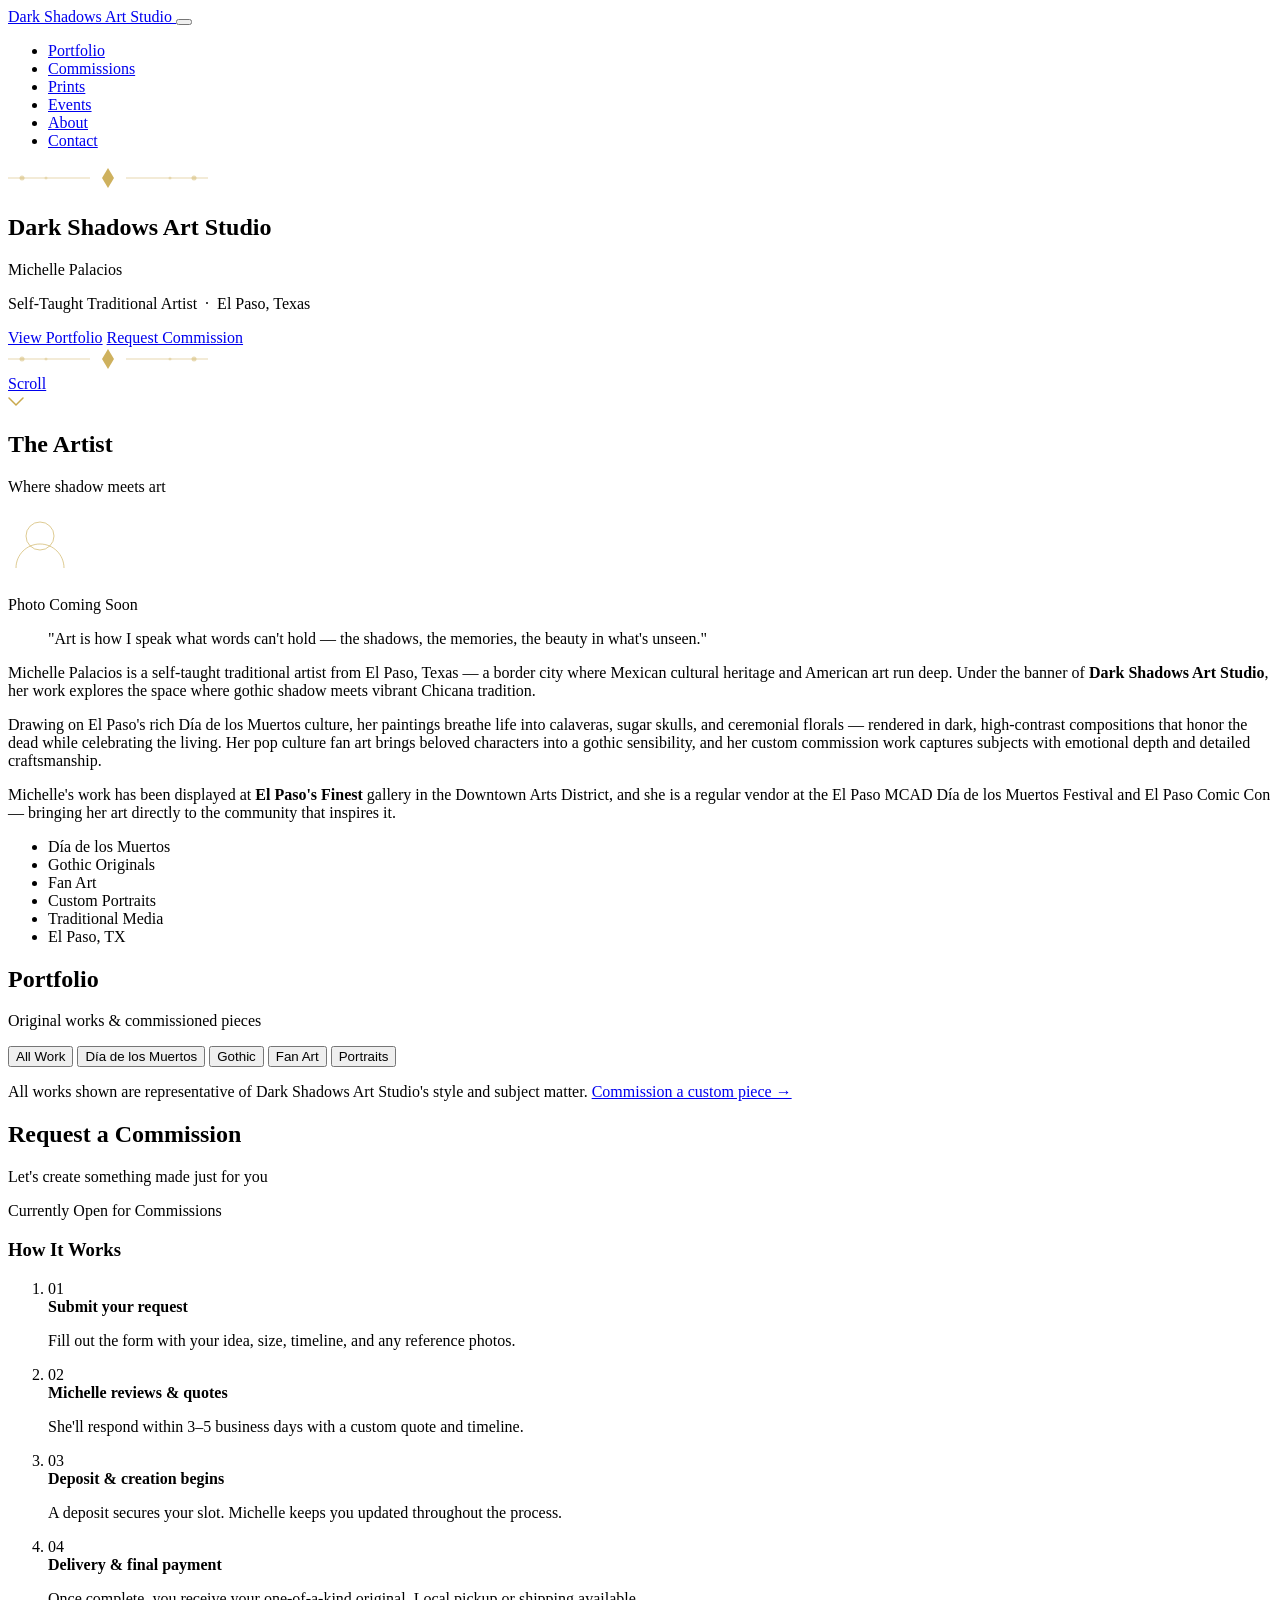
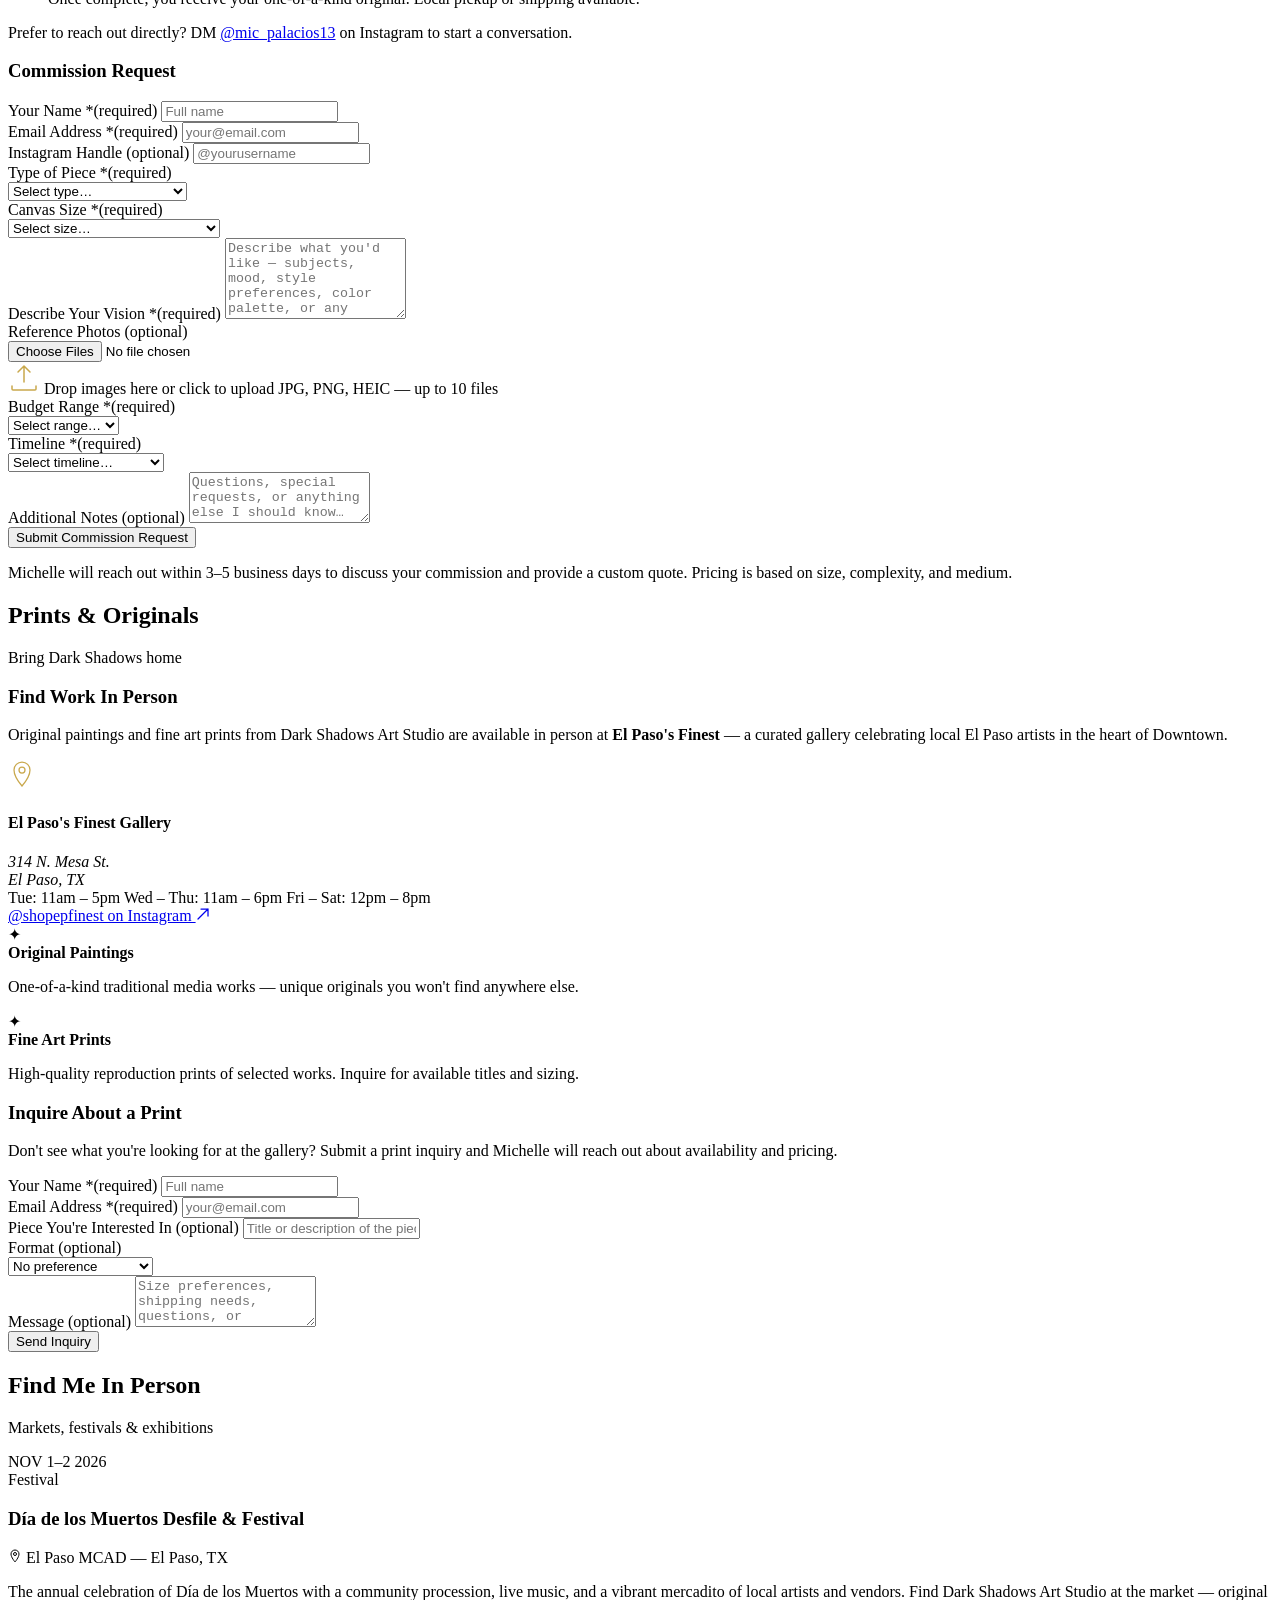
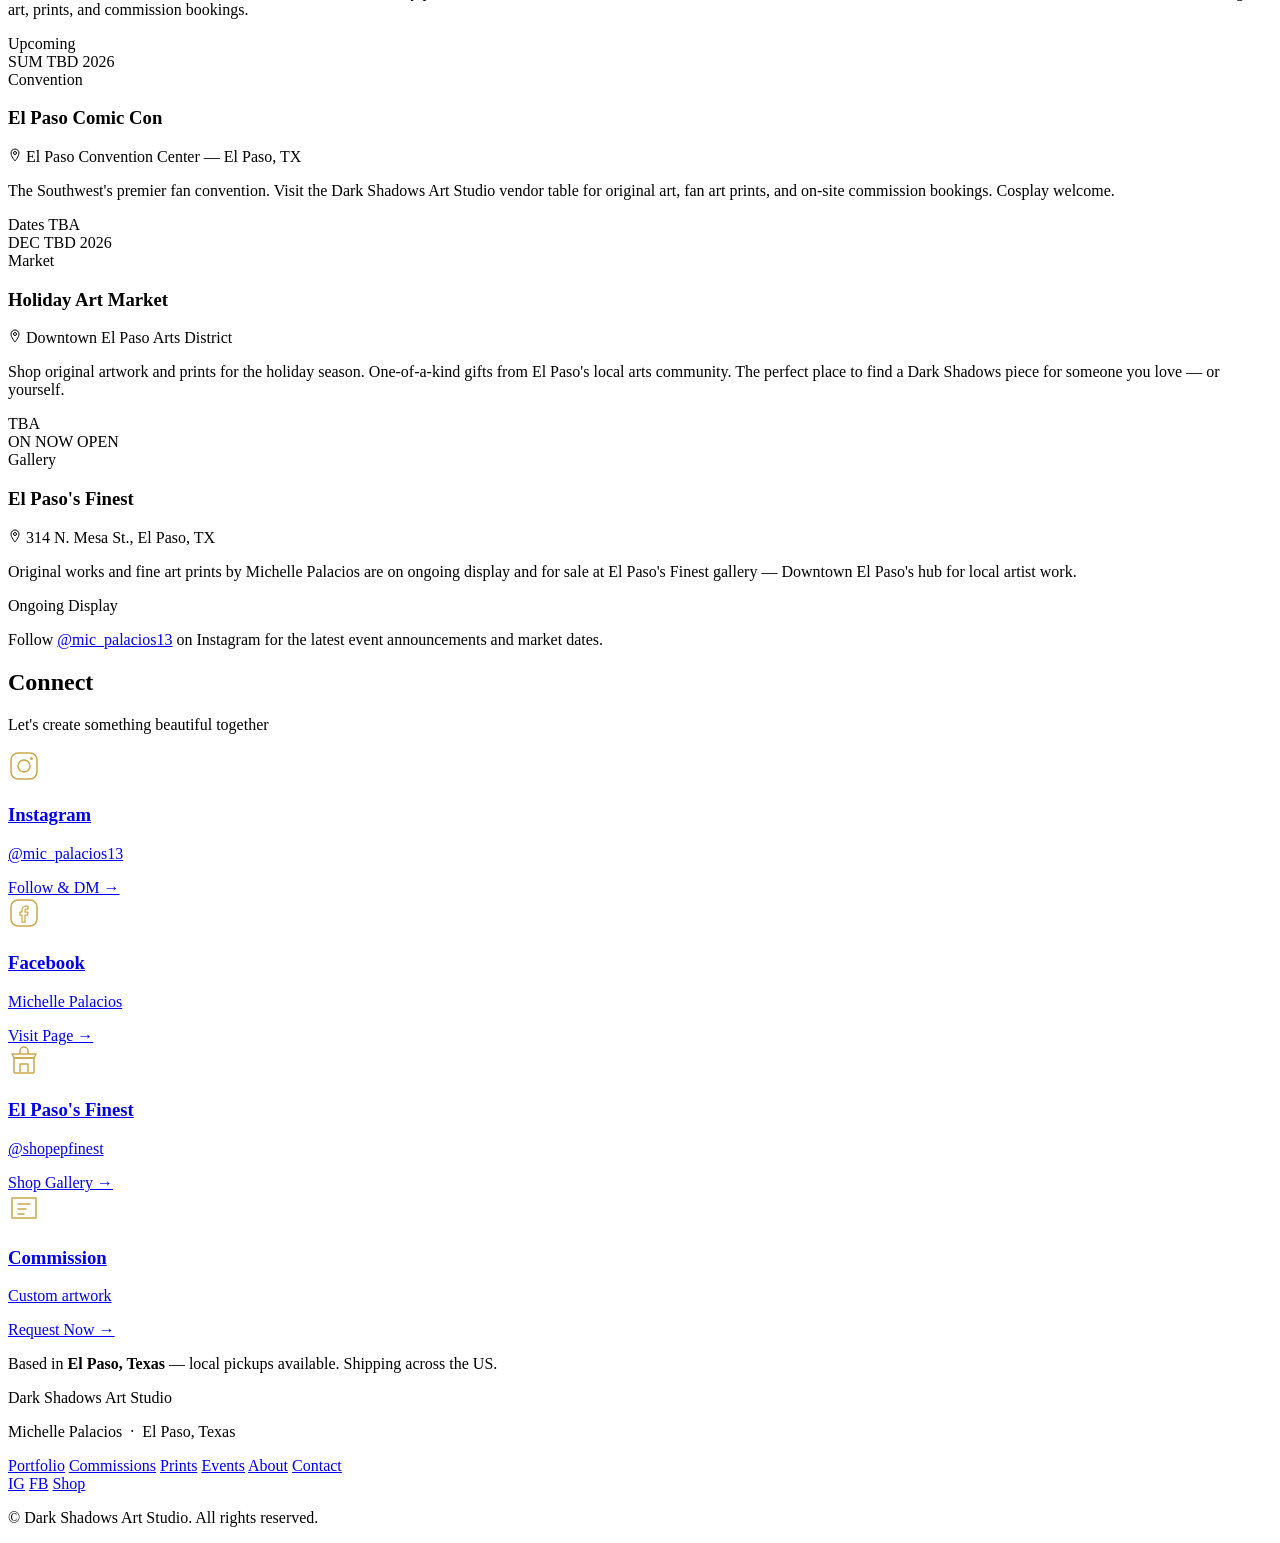
==== index.html @ 700adbb9 "Initial commit: mic-palacios-art website" ====
<!DOCTYPE html>
<html lang="en">
<head>
  <meta charset="UTF-8">
  <meta name="viewport" content="width=device-width, initial-scale=1.0">
  <meta name="description" content="Dark Shadows Art Studio — Michelle Palacios, self-taught traditional artist based in El Paso, Texas. Gothic, Día de los Muertos, and pop culture inspired original art, commissions, and prints.">
  <meta property="og:title" content="Dark Shadows Art Studio | Michelle Palacios">
  <meta property="og:description" content="Traditional artist from El Paso, TX. Original paintings, custom commissions, and prints.">
  <meta property="og:type" content="website">
  <title>Dark Shadows Art Studio | Michelle Palacios</title>

  <!-- Google Fonts -->
  <link rel="preconnect" href="https://fonts.googleapis.com">
  <link rel="preconnect" href="https://fonts.gstatic.com" crossorigin>
  <link href="https://fonts.googleapis.com/css2?family=UnifrakturMaguntia&family=Cinzel:wght@400;600;700&family=Inter:ital,wght@0,300;0,400;0,500;0,600;1,400&display=swap" rel="stylesheet">

  <link rel="stylesheet" href="styles.css">
</head>
<body>

  <!-- ============================================================
       NAVIGATION
  ============================================================ -->
  <nav id="nav" aria-label="Main navigation">
    <div class="nav-inner container">
      <a href="#hero" class="nav-logo" aria-label="Dark Shadows Art Studio — Home">
        Dark Shadows Art Studio
      </a>

      <button class="nav-toggle" id="nav-toggle" aria-expanded="false" aria-controls="nav-links" aria-label="Toggle navigation menu">
        <span class="hamburger-line"></span>
        <span class="hamburger-line"></span>
        <span class="hamburger-line"></span>
      </button>

      <ul class="nav-links" id="nav-links" role="list">
        <li><a href="#gallery" class="nav-link">Portfolio</a></li>
        <li><a href="#commission" class="nav-link">Commissions</a></li>
        <li><a href="#prints" class="nav-link">Prints</a></li>
        <li><a href="#events" class="nav-link">Events</a></li>
        <li><a href="#about" class="nav-link">About</a></li>
        <li><a href="#contact" class="nav-link">Contact</a></li>
      </ul>
    </div>
  </nav>

  <main>

    <!-- ============================================================
         HERO
    ============================================================ -->
    <section id="hero" aria-label="Hero">
      <div class="hero-bg" aria-hidden="true">
        <div class="hero-glow hero-glow-1"></div>
        <div class="hero-glow hero-glow-2"></div>
        <div class="hero-pattern"></div>
        <div class="hero-vignette"></div>
      </div>

      <div class="hero-content">
        <div class="hero-ornament" aria-hidden="true">
          <svg width="200" height="24" viewBox="0 0 200 24" fill="none" xmlns="http://www.w3.org/2000/svg">
            <line x1="0" y1="12" x2="82" y2="12" stroke="#c9a84c" stroke-width="0.75" stroke-opacity="0.6"/>
            <polygon points="100,2 106,12 100,22 94,12" fill="#c9a84c" opacity="0.9"/>
            <line x1="118" y1="12" x2="200" y2="12" stroke="#c9a84c" stroke-width="0.75" stroke-opacity="0.6"/>
            <circle cx="14" cy="12" r="2.5" fill="#c9a84c" opacity="0.4"/>
            <circle cx="186" cy="12" r="2.5" fill="#c9a84c" opacity="0.4"/>
            <circle cx="38" cy="12" r="1.5" fill="#c9a84c" opacity="0.3"/>
            <circle cx="162" cy="12" r="1.5" fill="#c9a84c" opacity="0.3"/>
          </svg>
        </div>

        <h1 class="hero-title">
          <span class="hero-title-line">Dark Shadows</span>
          <span class="hero-title-line">Art Studio</span>
        </h1>

        <p class="hero-artist">Michelle Palacios</p>
        <p class="hero-tagline">Self-Taught Traditional Artist &nbsp;·&nbsp; El Paso, Texas</p>

        <div class="hero-cta" role="group" aria-label="Main calls to action">
          <a href="#gallery" class="btn btn-primary">View Portfolio</a>
          <a href="#commission" class="btn btn-outline">Request Commission</a>
        </div>

        <div class="hero-ornament hero-ornament-bottom" aria-hidden="true">
          <svg width="200" height="24" viewBox="0 0 200 24" fill="none" xmlns="http://www.w3.org/2000/svg">
            <line x1="0" y1="12" x2="82" y2="12" stroke="#c9a84c" stroke-width="0.75" stroke-opacity="0.6"/>
            <polygon points="100,2 106,12 100,22 94,12" fill="#c9a84c" opacity="0.9"/>
            <line x1="118" y1="12" x2="200" y2="12" stroke="#c9a84c" stroke-width="0.75" stroke-opacity="0.6"/>
            <circle cx="14" cy="12" r="2.5" fill="#c9a84c" opacity="0.4"/>
            <circle cx="186" cy="12" r="2.5" fill="#c9a84c" opacity="0.4"/>
            <circle cx="38" cy="12" r="1.5" fill="#c9a84c" opacity="0.3"/>
            <circle cx="162" cy="12" r="1.5" fill="#c9a84c" opacity="0.3"/>
          </svg>
        </div>
      </div>

      <a href="#about" class="hero-scroll" aria-label="Scroll down">
        <span class="hero-scroll-text">Scroll</span>
        <div class="hero-scroll-line" aria-hidden="true"></div>
        <svg class="hero-scroll-arrow" width="16" height="10" viewBox="0 0 16 10" fill="none" aria-hidden="true">
          <path d="M1 1L8 8L15 1" stroke="#c9a84c" stroke-width="1.5" stroke-linecap="round"/>
        </svg>
      </a>
    </section>

    <!-- ============================================================
         ABOUT
    ============================================================ -->
    <section id="about" aria-labelledby="about-heading">
      <div class="container">
        <div class="section-header">
          <div class="ornament-line" aria-hidden="true"></div>
          <h2 id="about-heading" class="section-title">The Artist</h2>
          <p class="section-subtitle">Where shadow meets art</p>
          <div class="ornament-line" aria-hidden="true"></div>
        </div>

        <div class="about-grid">
          <div class="about-photo-wrap">
            <!-- Replace the placeholder below with a real artist photo:
                 <img src="images/michelle-palacios.jpg" alt="Michelle Palacios in her studio" class="about-photo">
            -->
            <div class="about-photo-placeholder" aria-label="Artist portrait — photo coming soon">
              <div class="about-photo-inner">
                <svg width="64" height="64" viewBox="0 0 64 64" fill="none" xmlns="http://www.w3.org/2000/svg" aria-hidden="true">
                  <circle cx="32" cy="24" r="14" stroke="#c9a84c" stroke-width="1" stroke-opacity="0.6"/>
                  <path d="M8 56c0-13.255 10.745-24 24-24s24 10.745 24 24" stroke="#c9a84c" stroke-width="1" stroke-opacity="0.6"/>
                </svg>
                <p>Photo Coming Soon</p>
              </div>
            </div>
            <div class="about-photo-frame" aria-hidden="true"></div>
          </div>

          <div class="about-text">
            <blockquote class="about-quote">
              "Art is how I speak what words can't hold — the shadows, the memories, the beauty in what's unseen."
            </blockquote>

            <div class="about-bio">
              <p>Michelle Palacios is a self-taught traditional artist from El Paso, Texas — a border city where Mexican cultural heritage and American art run deep. Under the banner of <strong>Dark Shadows Art Studio</strong>, her work explores the space where gothic shadow meets vibrant Chicana tradition.</p>

              <p>Drawing on El Paso's rich Día de los Muertos culture, her paintings breathe life into calaveras, sugar skulls, and ceremonial florals — rendered in dark, high-contrast compositions that honor the dead while celebrating the living. Her pop culture fan art brings beloved characters into a gothic sensibility, and her custom commission work captures subjects with emotional depth and detailed craftsmanship.</p>

              <p>Michelle's work has been displayed at <strong>El Paso's Finest</strong> gallery in the Downtown Arts District, and she is a regular vendor at the El Paso MCAD Día de los Muertos Festival and El Paso Comic Con — bringing her art directly to the community that inspires it.</p>
            </div>

            <ul class="about-tags" role="list" aria-label="Art specialties">
              <li>Día de los Muertos</li>
              <li>Gothic Originals</li>
              <li>Fan Art</li>
              <li>Custom Portraits</li>
              <li>Traditional Media</li>
              <li>El Paso, TX</li>
            </ul>
          </div>
        </div>
      </div>
    </section>

    <!-- ============================================================
         GALLERY / PORTFOLIO
    ============================================================ -->
    <section id="gallery" aria-labelledby="gallery-heading">
      <div class="container">
        <div class="section-header">
          <div class="ornament-line" aria-hidden="true"></div>
          <h2 id="gallery-heading" class="section-title">Portfolio</h2>
          <p class="section-subtitle">Original works &amp; commissioned pieces</p>
          <div class="ornament-line" aria-hidden="true"></div>
        </div>

        <div class="gallery-filters" role="group" aria-label="Filter gallery by category">
          <button class="filter-btn active" data-filter="all">All Work</button>
          <button class="filter-btn" data-filter="Día de los Muertos">Día de los Muertos</button>
          <button class="filter-btn" data-filter="Gothic Original">Gothic</button>
          <button class="filter-btn" data-filter="Fan Art">Fan Art</button>
          <button class="filter-btn" data-filter="Custom Portrait">Portraits</button>
        </div>

        <!-- Gallery items are rendered by script.js -->
        <div class="gallery-grid" id="gallery-grid" role="list" aria-label="Art portfolio">
          <!-- JavaScript renders gallery items here -->
        </div>

        <p class="gallery-note">
          <!-- Replace placeholder images by updating the `image` field in the GALLERY array in script.js -->
          All works shown are representative of Dark Shadows Art Studio's style and subject matter.
          <a href="#commission" class="link-gold">Commission a custom piece →</a>
        </p>
      </div>
    </section>

    <!-- ============================================================
         COMMISSION FORM
    ============================================================ -->
    <section id="commission" aria-labelledby="commission-heading">
      <div class="container">
        <div class="section-header">
          <div class="ornament-line" aria-hidden="true"></div>
          <h2 id="commission-heading" class="section-title">Request a Commission</h2>
          <p class="section-subtitle">Let's create something made just for you</p>
          <div class="ornament-line" aria-hidden="true"></div>
        </div>

        <div class="commission-layout">
          <div class="commission-info">
            <div class="commission-status" id="commission-status" data-status="open">
              <span class="status-dot" aria-hidden="true"></span>
              <span class="status-text">Currently Open for Commissions</span>
            </div>

            <h3>How It Works</h3>
            <ol class="commission-steps">
              <li>
                <span class="step-num">01</span>
                <div>
                  <strong>Submit your request</strong>
                  <p>Fill out the form with your idea, size, timeline, and any reference photos.</p>
                </div>
              </li>
              <li>
                <span class="step-num">02</span>
                <div>
                  <strong>Michelle reviews &amp; quotes</strong>
                  <p>She'll respond within 3–5 business days with a custom quote and timeline.</p>
                </div>
              </li>
              <li>
                <span class="step-num">03</span>
                <div>
                  <strong>Deposit &amp; creation begins</strong>
                  <p>A deposit secures your slot. Michelle keeps you updated throughout the process.</p>
                </div>
              </li>
              <li>
                <span class="step-num">04</span>
                <div>
                  <strong>Delivery &amp; final payment</strong>
                  <p>Once complete, you receive your one-of-a-kind original. Local pickup or shipping available.</p>
                </div>
              </li>
            </ol>

            <div class="commission-note-box">
              <p>Prefer to reach out directly? DM <a href="https://www.instagram.com/mic_palacios13/" target="_blank" rel="noopener noreferrer" class="link-gold">@mic_palacios13</a> on Instagram to start a conversation.</p>
            </div>
          </div>

          <div class="commission-form-wrap">
            <!--
              PRODUCTION SETUP:
              To receive form submissions by email, sign up at https://formspree.io
              and replace the action URL below with your form endpoint:
              <form id="commission-form" action="https://formspree.io/f/YOUR_ID" method="POST">
              The JavaScript will intercept the submit and show a success modal —
              remove the JS handler in script.js to use native Formspree submission.
            -->
            <form id="commission-form" novalidate aria-label="Commission request form">
              <h3 class="form-title">Commission Request</h3>

              <div class="form-row">
                <div class="form-group">
                  <label for="c-name">Your Name <span aria-hidden="true">*</span><span class="sr-only">(required)</span></label>
                  <input type="text" id="c-name" name="name" required autocomplete="name" placeholder="Full name">
                </div>
                <div class="form-group">
                  <label for="c-email">Email Address <span aria-hidden="true">*</span><span class="sr-only">(required)</span></label>
                  <input type="email" id="c-email" name="email" required autocomplete="email" placeholder="your@email.com">
                </div>
              </div>

              <div class="form-group">
                <label for="c-instagram">Instagram Handle <span class="label-optional">(optional)</span></label>
                <input type="text" id="c-instagram" name="instagram" placeholder="@yourusername">
              </div>

              <div class="form-row">
                <div class="form-group">
                  <label for="c-type">Type of Piece <span aria-hidden="true">*</span><span class="sr-only">(required)</span></label>
                  <div class="select-wrap">
                    <select id="c-type" name="type" required>
                      <option value="" disabled selected>Select type…</option>
                      <option value="original">Original Painting</option>
                      <option value="portrait">Custom Portrait</option>
                      <option value="dotd">Día de los Muertos Tribute</option>
                      <option value="memorial">Memorial Portrait</option>
                      <option value="fan-art">Fan Art</option>
                      <option value="gothic">Gothic Original</option>
                      <option value="pet">Pet Portrait</option>
                      <option value="other">Other (describe below)</option>
                    </select>
                  </div>
                </div>
                <div class="form-group">
                  <label for="c-size">Canvas Size <span aria-hidden="true">*</span><span class="sr-only">(required)</span></label>
                  <div class="select-wrap">
                    <select id="c-size" name="size" required>
                      <option value="" disabled selected>Select size…</option>
                      <option value="5x7">Small — 5″ × 7″</option>
                      <option value="8x10">Medium — 8″ × 10″</option>
                      <option value="11x14">Large — 11″ × 14″</option>
                      <option value="16x20">Extra Large — 16″ × 20″</option>
                      <option value="18x24">Statement — 18″ × 24″ or larger</option>
                      <option value="custom">Custom Size (specify below)</option>
                    </select>
                  </div>
                </div>
              </div>

              <div class="form-group">
                <label for="c-subject">Describe Your Vision <span aria-hidden="true">*</span><span class="sr-only">(required)</span></label>
                <textarea id="c-subject" name="subject" required rows="5"
                  placeholder="Describe what you'd like — subjects, mood, style preferences, color palette, or any details that matter to you. The more context, the better."></textarea>
              </div>

              <div class="form-group">
                <label for="c-reference">Reference Photos <span class="label-optional">(optional)</span></label>
                <div class="file-drop-zone" id="file-drop-zone">
                  <input type="file" id="c-reference" name="reference" multiple accept="image/*" class="file-input">
                  <div class="file-drop-label">
                    <svg width="32" height="32" viewBox="0 0 32 32" fill="none" xmlns="http://www.w3.org/2000/svg" aria-hidden="true">
                      <path d="M16 4L16 20M16 4L10 10M16 4L22 10" stroke="#c9a84c" stroke-width="1.5" stroke-linecap="round" stroke-linejoin="round"/>
                      <path d="M4 24v3a1 1 0 001 1h22a1 1 0 001-1v-3" stroke="#c9a84c" stroke-width="1.5" stroke-linecap="round"/>
                    </svg>
                    <span>Drop images here or <span class="link-gold">click to upload</span></span>
                    <span class="file-hint">JPG, PNG, HEIC — up to 10 files</span>
                  </div>
                  <div class="file-list" id="file-list" aria-live="polite"></div>
                </div>
              </div>

              <div class="form-row">
                <div class="form-group">
                  <label for="c-budget">Budget Range <span aria-hidden="true">*</span><span class="sr-only">(required)</span></label>
                  <div class="select-wrap">
                    <select id="c-budget" name="budget" required>
                      <option value="" disabled selected>Select range…</option>
                      <option value="under-100">Under $100</option>
                      <option value="100-200">$100 – $200</option>
                      <option value="200-350">$200 – $350</option>
                      <option value="350-500">$350 – $500</option>
                      <option value="500-plus">$500+</option>
                      <option value="flexible">Let's discuss</option>
                    </select>
                  </div>
                </div>
                <div class="form-group">
                  <label for="c-timeline">Timeline <span aria-hidden="true">*</span><span class="sr-only">(required)</span></label>
                  <div class="select-wrap">
                    <select id="c-timeline" name="timeline" required>
                      <option value="" disabled selected>Select timeline…</option>
                      <option value="2-4wks">2 – 4 weeks</option>
                      <option value="1-2mo">1 – 2 months</option>
                      <option value="3mo">About 3 months</option>
                      <option value="flexible">Flexible</option>
                      <option value="rush">Rush (fees may apply)</option>
                    </select>
                  </div>
                </div>
              </div>

              <div class="form-group">
                <label for="c-notes">Additional Notes <span class="label-optional">(optional)</span></label>
                <textarea id="c-notes" name="notes" rows="3"
                  placeholder="Questions, special requests, or anything else I should know…"></textarea>
              </div>

              <button type="submit" class="btn btn-primary btn-full">
                Submit Commission Request
              </button>

              <p class="form-footer-note">
                Michelle will reach out within 3–5 business days to discuss your commission and provide a custom quote. Pricing is based on size, complexity, and medium.
              </p>
            </form>
          </div>
        </div>
      </div>
    </section>

    <!-- ============================================================
         PRINTS
    ============================================================ -->
    <section id="prints" aria-labelledby="prints-heading">
      <div class="container">
        <div class="section-header">
          <div class="ornament-line" aria-hidden="true"></div>
          <h2 id="prints-heading" class="section-title">Prints &amp; Originals</h2>
          <p class="section-subtitle">Bring Dark Shadows home</p>
          <div class="ornament-line" aria-hidden="true"></div>
        </div>

        <div class="prints-layout">
          <div class="prints-gallery-info">
            <h3>Find Work In Person</h3>
            <p>Original paintings and fine art prints from Dark Shadows Art Studio are available in person at <strong>El Paso's Finest</strong> — a curated gallery celebrating local El Paso artists in the heart of Downtown.</p>

            <div class="gallery-location-card">
              <div class="gallery-location-icon" aria-hidden="true">
                <svg width="28" height="28" viewBox="0 0 28 28" fill="none" xmlns="http://www.w3.org/2000/svg">
                  <path d="M14 2C9.582 2 6 5.582 6 10c0 6.627 8 16 8 16s8-9.373 8-16c0-4.418-3.582-8-8-8z" stroke="#c9a84c" stroke-width="1.25"/>
                  <circle cx="14" cy="10" r="3" stroke="#c9a84c" stroke-width="1.25"/>
                </svg>
              </div>
              <div class="gallery-location-info">
                <h4>El Paso's Finest Gallery</h4>
                <address>
                  314 N. Mesa St.<br>
                  El Paso, TX
                </address>
                <div class="gallery-hours">
                  <span>Tue: 11am – 5pm</span>
                  <span>Wed – Thu: 11am – 6pm</span>
                  <span>Fri – Sat: 12pm – 8pm</span>
                </div>
                <a href="https://www.instagram.com/shopepfinest/" target="_blank" rel="noopener noreferrer" class="link-gold gallery-ig-link">
                  @shopepfinest on Instagram
                  <svg width="14" height="14" viewBox="0 0 14 14" fill="none" xmlns="http://www.w3.org/2000/svg" aria-hidden="true">
                    <path d="M2 12L12 2M12 2H5M12 2V9" stroke="currentColor" stroke-width="1.25" stroke-linecap="round"/>
                  </svg>
                </a>
              </div>
            </div>

            <div class="prints-types">
              <div class="prints-type-item">
                <span class="prints-type-icon" aria-hidden="true">✦</span>
                <div>
                  <strong>Original Paintings</strong>
                  <p>One-of-a-kind traditional media works — unique originals you won't find anywhere else.</p>
                </div>
              </div>
              <div class="prints-type-item">
                <span class="prints-type-icon" aria-hidden="true">✦</span>
                <div>
                  <strong>Fine Art Prints</strong>
                  <p>High-quality reproduction prints of selected works. Inquire for available titles and sizing.</p>
                </div>
              </div>
            </div>
          </div>

          <div class="prints-inquiry-form">
            <h3>Inquire About a Print</h3>
            <p>Don't see what you're looking for at the gallery? Submit a print inquiry and Michelle will reach out about availability and pricing.</p>

            <form id="prints-form" novalidate aria-label="Print inquiry form">
              <div class="form-group">
                <label for="p-name">Your Name <span aria-hidden="true">*</span><span class="sr-only">(required)</span></label>
                <input type="text" id="p-name" name="name" required autocomplete="name" placeholder="Full name">
              </div>
              <div class="form-group">
                <label for="p-email">Email Address <span aria-hidden="true">*</span><span class="sr-only">(required)</span></label>
                <input type="email" id="p-email" name="email" required autocomplete="email" placeholder="your@email.com">
              </div>
              <div class="form-group">
                <label for="p-piece">Piece You're Interested In <span class="label-optional">(optional)</span></label>
                <input type="text" id="p-piece" name="piece" placeholder="Title or description of the piece">
              </div>
              <div class="form-group">
                <label for="p-format">Format <span class="label-optional">(optional)</span></label>
                <div class="select-wrap">
                  <select id="p-format" name="format">
                    <option value="">No preference</option>
                    <option value="print">Fine Art Print</option>
                    <option value="original">Original Painting</option>
                    <option value="either">Either / Open to both</option>
                  </select>
                </div>
              </div>
              <div class="form-group">
                <label for="p-message">Message <span class="label-optional">(optional)</span></label>
                <textarea id="p-message" name="message" rows="3"
                  placeholder="Size preferences, shipping needs, questions, or anything else…"></textarea>
              </div>
              <button type="submit" class="btn btn-primary btn-full">Send Inquiry</button>
            </form>
          </div>
        </div>
      </div>
    </section>

    <!-- ============================================================
         EVENTS
    ============================================================ -->
    <section id="events" aria-labelledby="events-heading">
      <div class="container">
        <div class="section-header">
          <div class="ornament-line" aria-hidden="true"></div>
          <h2 id="events-heading" class="section-title">Find Me In Person</h2>
          <p class="section-subtitle">Markets, festivals &amp; exhibitions</p>
          <div class="ornament-line" aria-hidden="true"></div>
        </div>

        <div class="events-grid">

          <article class="event-card" aria-label="Día de los Muertos Desfile & Festival 2026">
            <div class="event-date-badge" aria-hidden="true">
              <span class="event-month">NOV</span>
              <span class="event-day">1&ndash;2</span>
              <span class="event-year">2026</span>
            </div>
            <div class="event-body">
              <span class="event-tag">Festival</span>
              <h3>Día de los Muertos Desfile &amp; Festival</h3>
              <p class="event-location">
                <svg width="14" height="14" viewBox="0 0 14 14" fill="none" xmlns="http://www.w3.org/2000/svg" aria-hidden="true">
                  <path d="M7 1C4.791 1 3 2.791 3 5c0 3.314 4 8 4 8s4-4.686 4-8c0-2.209-1.791-4-4-4z" stroke="currentColor" stroke-width="1"/>
                  <circle cx="7" cy="5" r="1.5" stroke="currentColor" stroke-width="1"/>
                </svg>
                El Paso MCAD — El Paso, TX
              </p>
              <p class="event-desc">The annual celebration of Día de los Muertos with a community procession, live music, and a vibrant mercadito of local artists and vendors. Find Dark Shadows Art Studio at the market — original art, prints, and commission bookings.</p>
              <span class="event-status upcoming">Upcoming</span>
            </div>
          </article>

          <article class="event-card" aria-label="El Paso Comic Con 2026">
            <div class="event-date-badge" aria-hidden="true">
              <span class="event-month">SUM</span>
              <span class="event-day">TBD</span>
              <span class="event-year">2026</span>
            </div>
            <div class="event-body">
              <span class="event-tag">Convention</span>
              <h3>El Paso Comic Con</h3>
              <p class="event-location">
                <svg width="14" height="14" viewBox="0 0 14 14" fill="none" xmlns="http://www.w3.org/2000/svg" aria-hidden="true">
                  <path d="M7 1C4.791 1 3 2.791 3 5c0 3.314 4 8 4 8s4-4.686 4-8c0-2.209-1.791-4-4-4z" stroke="currentColor" stroke-width="1"/>
                  <circle cx="7" cy="5" r="1.5" stroke="currentColor" stroke-width="1"/>
                </svg>
                El Paso Convention Center — El Paso, TX
              </p>
              <p class="event-desc">The Southwest's premier fan convention. Visit the Dark Shadows Art Studio vendor table for original art, fan art prints, and on-site commission bookings. Cosplay welcome.</p>
              <span class="event-status tba">Dates TBA</span>
            </div>
          </article>

          <article class="event-card" aria-label="Holiday Art Market 2026">
            <div class="event-date-badge" aria-hidden="true">
              <span class="event-month">DEC</span>
              <span class="event-day">TBD</span>
              <span class="event-year">2026</span>
            </div>
            <div class="event-body">
              <span class="event-tag">Market</span>
              <h3>Holiday Art Market</h3>
              <p class="event-location">
                <svg width="14" height="14" viewBox="0 0 14 14" fill="none" xmlns="http://www.w3.org/2000/svg" aria-hidden="true">
                  <path d="M7 1C4.791 1 3 2.791 3 5c0 3.314 4 8 4 8s4-4.686 4-8c0-2.209-1.791-4-4-4z" stroke="currentColor" stroke-width="1"/>
                  <circle cx="7" cy="5" r="1.5" stroke="currentColor" stroke-width="1"/>
                </svg>
                Downtown El Paso Arts District
              </p>
              <p class="event-desc">Shop original artwork and prints for the holiday season. One-of-a-kind gifts from El Paso's local arts community. The perfect place to find a Dark Shadows piece for someone you love — or yourself.</p>
              <span class="event-status tba">TBA</span>
            </div>
          </article>

          <article class="event-card ongoing" aria-label="El Paso's Finest Gallery — ongoing display">
            <div class="event-date-badge ongoing-badge" aria-hidden="true">
              <span class="event-month">ON</span>
              <span class="event-day">NOW</span>
              <span class="event-year">OPEN</span>
            </div>
            <div class="event-body">
              <span class="event-tag ongoing-tag">Gallery</span>
              <h3>El Paso's Finest</h3>
              <p class="event-location">
                <svg width="14" height="14" viewBox="0 0 14 14" fill="none" xmlns="http://www.w3.org/2000/svg" aria-hidden="true">
                  <path d="M7 1C4.791 1 3 2.791 3 5c0 3.314 4 8 4 8s4-4.686 4-8c0-2.209-1.791-4-4-4z" stroke="currentColor" stroke-width="1"/>
                  <circle cx="7" cy="5" r="1.5" stroke="currentColor" stroke-width="1"/>
                </svg>
                314 N. Mesa St., El Paso, TX
              </p>
              <p class="event-desc">Original works and fine art prints by Michelle Palacios are on ongoing display and for sale at El Paso's Finest gallery — Downtown El Paso's hub for local artist work.</p>
              <span class="event-status ongoing-pill">Ongoing Display</span>
            </div>
          </article>

        </div>

        <p class="events-follow">
          Follow <a href="https://www.instagram.com/mic_palacios13/" target="_blank" rel="noopener noreferrer" class="link-gold">@mic_palacios13</a> on Instagram for the latest event announcements and market dates.
        </p>
      </div>
    </section>

    <!-- ============================================================
         CONTACT
    ============================================================ -->
    <section id="contact" aria-labelledby="contact-heading">
      <div class="container">
        <div class="section-header">
          <div class="ornament-line" aria-hidden="true"></div>
          <h2 id="contact-heading" class="section-title">Connect</h2>
          <p class="section-subtitle">Let's create something beautiful together</p>
          <div class="ornament-line" aria-hidden="true"></div>
        </div>

        <div class="contact-grid">

          <a href="https://www.instagram.com/mic_palacios13/" target="_blank" rel="noopener noreferrer" class="contact-card" aria-label="Follow on Instagram: @mic_palacios13">
            <div class="contact-card-icon" aria-hidden="true">
              <svg width="32" height="32" viewBox="0 0 32 32" fill="none" xmlns="http://www.w3.org/2000/svg">
                <rect x="3" y="3" width="26" height="26" rx="7" stroke="#c9a84c" stroke-width="1.5"/>
                <circle cx="16" cy="16" r="6" stroke="#c9a84c" stroke-width="1.5"/>
                <circle cx="23.5" cy="8.5" r="1.5" fill="#c9a84c"/>
              </svg>
            </div>
            <h3>Instagram</h3>
            <p>@mic_palacios13</p>
            <span class="contact-card-cta">Follow &amp; DM →</span>
          </a>

          <a href="https://www.facebook.com/michelle.palacios.71/" target="_blank" rel="noopener noreferrer" class="contact-card" aria-label="Find on Facebook: Michelle Palacios">
            <div class="contact-card-icon" aria-hidden="true">
              <svg width="32" height="32" viewBox="0 0 32 32" fill="none" xmlns="http://www.w3.org/2000/svg">
                <rect x="3" y="3" width="26" height="26" rx="7" stroke="#c9a84c" stroke-width="1.5"/>
                <path d="M20 12h-2a1 1 0 00-1 1v2h3l-.5 3H17v7h-3v-7h-2v-3h2v-2a4 4 0 014-4h2v3z" stroke="#c9a84c" stroke-width="1.25" stroke-linejoin="round"/>
              </svg>
            </div>
            <h3>Facebook</h3>
            <p>Michelle Palacios</p>
            <span class="contact-card-cta">Visit Page →</span>
          </a>

          <a href="https://www.instagram.com/shopepfinest/" target="_blank" rel="noopener noreferrer" class="contact-card" aria-label="El Paso's Finest Gallery: @shopepfinest">
            <div class="contact-card-icon" aria-hidden="true">
              <svg width="32" height="32" viewBox="0 0 32 32" fill="none" xmlns="http://www.w3.org/2000/svg">
                <path d="M6 13h20v14a1 1 0 01-1 1H7a1 1 0 01-1-1V13z" stroke="#c9a84c" stroke-width="1.5"/>
                <path d="M4 9l2 4h20l2-4H4z" stroke="#c9a84c" stroke-width="1.5" stroke-linejoin="round"/>
                <path d="M12 27v-8h8v8" stroke="#c9a84c" stroke-width="1.5" stroke-linejoin="round"/>
                <path d="M12 9V6a4 4 0 018 0v3" stroke="#c9a84c" stroke-width="1.5"/>
              </svg>
            </div>
            <h3>El Paso's Finest</h3>
            <p>@shopepfinest</p>
            <span class="contact-card-cta">Shop Gallery →</span>
          </a>

          <a href="#commission" class="contact-card contact-card-cta-card" aria-label="Request a commission">
            <div class="contact-card-icon" aria-hidden="true">
              <svg width="32" height="32" viewBox="0 0 32 32" fill="none" xmlns="http://www.w3.org/2000/svg">
                <path d="M4 6h24v20H4V6z" stroke="#c9a84c" stroke-width="1.5" stroke-linejoin="round"/>
                <path d="M10 12h12M10 17h8M10 22h6" stroke="#c9a84c" stroke-width="1.5" stroke-linecap="round"/>
              </svg>
            </div>
            <h3>Commission</h3>
            <p>Custom artwork</p>
            <span class="contact-card-cta">Request Now →</span>
          </a>

        </div>

        <div class="contact-location">
          <p>Based in <strong>El Paso, Texas</strong> — local pickups available. Shipping across the US.</p>
        </div>
      </div>
    </section>

  </main>

  <!-- ============================================================
       FOOTER
  ============================================================ -->
  <footer id="footer" role="contentinfo">
    <div class="container footer-inner">
      <div class="footer-brand">
        <span class="footer-logo" aria-label="Dark Shadows Art Studio">Dark Shadows Art Studio</span>
        <p class="footer-tagline">Michelle Palacios &nbsp;·&nbsp; El Paso, Texas</p>
      </div>

      <nav class="footer-nav" aria-label="Footer navigation">
        <a href="#gallery">Portfolio</a>
        <a href="#commission">Commissions</a>
        <a href="#prints">Prints</a>
        <a href="#events">Events</a>
        <a href="#about">About</a>
        <a href="#contact">Contact</a>
      </nav>

      <div class="footer-social" aria-label="Social media links">
        <a href="https://www.instagram.com/mic_palacios13/" target="_blank" rel="noopener noreferrer" aria-label="Instagram @mic_palacios13">IG</a>
        <a href="https://www.facebook.com/michelle.palacios.71/" target="_blank" rel="noopener noreferrer" aria-label="Facebook">FB</a>
        <a href="https://www.instagram.com/shopepfinest/" target="_blank" rel="noopener noreferrer" aria-label="El Paso's Finest Gallery">Shop</a>
      </div>

      <p class="footer-copy">
        &copy; <span id="footer-year"></span> Dark Shadows Art Studio. All rights reserved.
      </p>
    </div>
  </footer>

  <!-- ============================================================
       LIGHTBOX
  ============================================================ -->
  <div id="lightbox" class="lightbox" role="dialog" aria-modal="true" aria-label="Artwork viewer" hidden>
    <div class="lightbox-overlay" id="lightbox-overlay"></div>
    <div class="lightbox-inner">
      <button class="lightbox-close" id="lightbox-close" aria-label="Close artwork viewer">
        <svg width="24" height="24" viewBox="0 0 24 24" fill="none" xmlns="http://www.w3.org/2000/svg" aria-hidden="true">
          <path d="M18 6L6 18M6 6l12 12" stroke="currentColor" stroke-width="1.5" stroke-linecap="round"/>
        </svg>
      </button>

      <button class="lightbox-nav lightbox-prev" id="lightbox-prev" aria-label="Previous artwork">
        <svg width="24" height="24" viewBox="0 0 24 24" fill="none" xmlns="http://www.w3.org/2000/svg" aria-hidden="true">
          <path d="M15 18l-6-6 6-6" stroke="currentColor" stroke-width="1.5" stroke-linecap="round" stroke-linejoin="round"/>
        </svg>
      </button>

      <div class="lightbox-content">
        <div class="lightbox-img-wrap" id="lightbox-img-wrap">
          <!-- Populated by JS -->
        </div>
        <div class="lightbox-info" id="lightbox-info">
          <span class="lightbox-category" id="lightbox-category"></span>
          <h2 class="lightbox-title" id="lightbox-title"></h2>
          <p class="lightbox-medium" id="lightbox-medium"></p>
          <p class="lightbox-desc" id="lightbox-desc"></p>
          <a href="#commission" class="btn btn-outline btn-sm lightbox-commission-btn" id="lightbox-commission-btn">Commission Similar Work</a>
        </div>
      </div>

      <button class="lightbox-nav lightbox-next" id="lightbox-next" aria-label="Next artwork">
        <svg width="24" height="24" viewBox="0 0 24 24" fill="none" xmlns="http://www.w3.org/2000/svg" aria-hidden="true">
          <path d="M9 18l6-6-6-6" stroke="currentColor" stroke-width="1.5" stroke-linecap="round" stroke-linejoin="round"/>
        </svg>
      </button>
    </div>
  </div>

  <!-- ============================================================
       SUCCESS MODALS
  ============================================================ -->
  <div id="commission-success" class="success-modal" role="dialog" aria-modal="true" aria-label="Commission request sent" hidden>
    <div class="success-modal-box">
      <div class="success-icon" aria-hidden="true">
        <svg width="48" height="48" viewBox="0 0 48 48" fill="none" xmlns="http://www.w3.org/2000/svg">
          <circle cx="24" cy="24" r="22" stroke="#c9a84c" stroke-width="1.5"/>
          <path d="M14 24l7 7 13-13" stroke="#c9a84c" stroke-width="2" stroke-linecap="round" stroke-linejoin="round"/>
        </svg>
      </div>
      <h3>Request Received!</h3>
      <p>Thank you for your commission inquiry. Michelle will review your request and get back to you within 3–5 business days.</p>
      <p class="success-note">In the meantime, follow <a href="https://www.instagram.com/mic_palacios13/" target="_blank" rel="noopener noreferrer" class="link-gold">@mic_palacios13</a> for updates on current work.</p>
      <button class="btn btn-outline" id="commission-success-close">Close</button>
    </div>
  </div>

  <div id="prints-success" class="success-modal" role="dialog" aria-modal="true" aria-label="Print inquiry sent" hidden>
    <div class="success-modal-box">
      <div class="success-icon" aria-hidden="true">
        <svg width="48" height="48" viewBox="0 0 48 48" fill="none" xmlns="http://www.w3.org/2000/svg">
          <circle cx="24" cy="24" r="22" stroke="#c9a84c" stroke-width="1.5"/>
          <path d="M14 24l7 7 13-13" stroke="#c9a84c" stroke-width="2" stroke-linecap="round" stroke-linejoin="round"/>
        </svg>
      </div>
      <h3>Inquiry Sent!</h3>
      <p>Thank you for your interest in Dark Shadows Art Studio prints. Michelle will be in touch soon about availability and pricing.</p>
      <p class="success-note">You can also browse and purchase work in person at <strong>El Paso's Finest</strong>, 314 N. Mesa St., El Paso, TX.</p>
      <button class="btn btn-outline" id="prints-success-close">Close</button>
    </div>
  </div>

  <script src="script.js"></script>
</body>
</html>
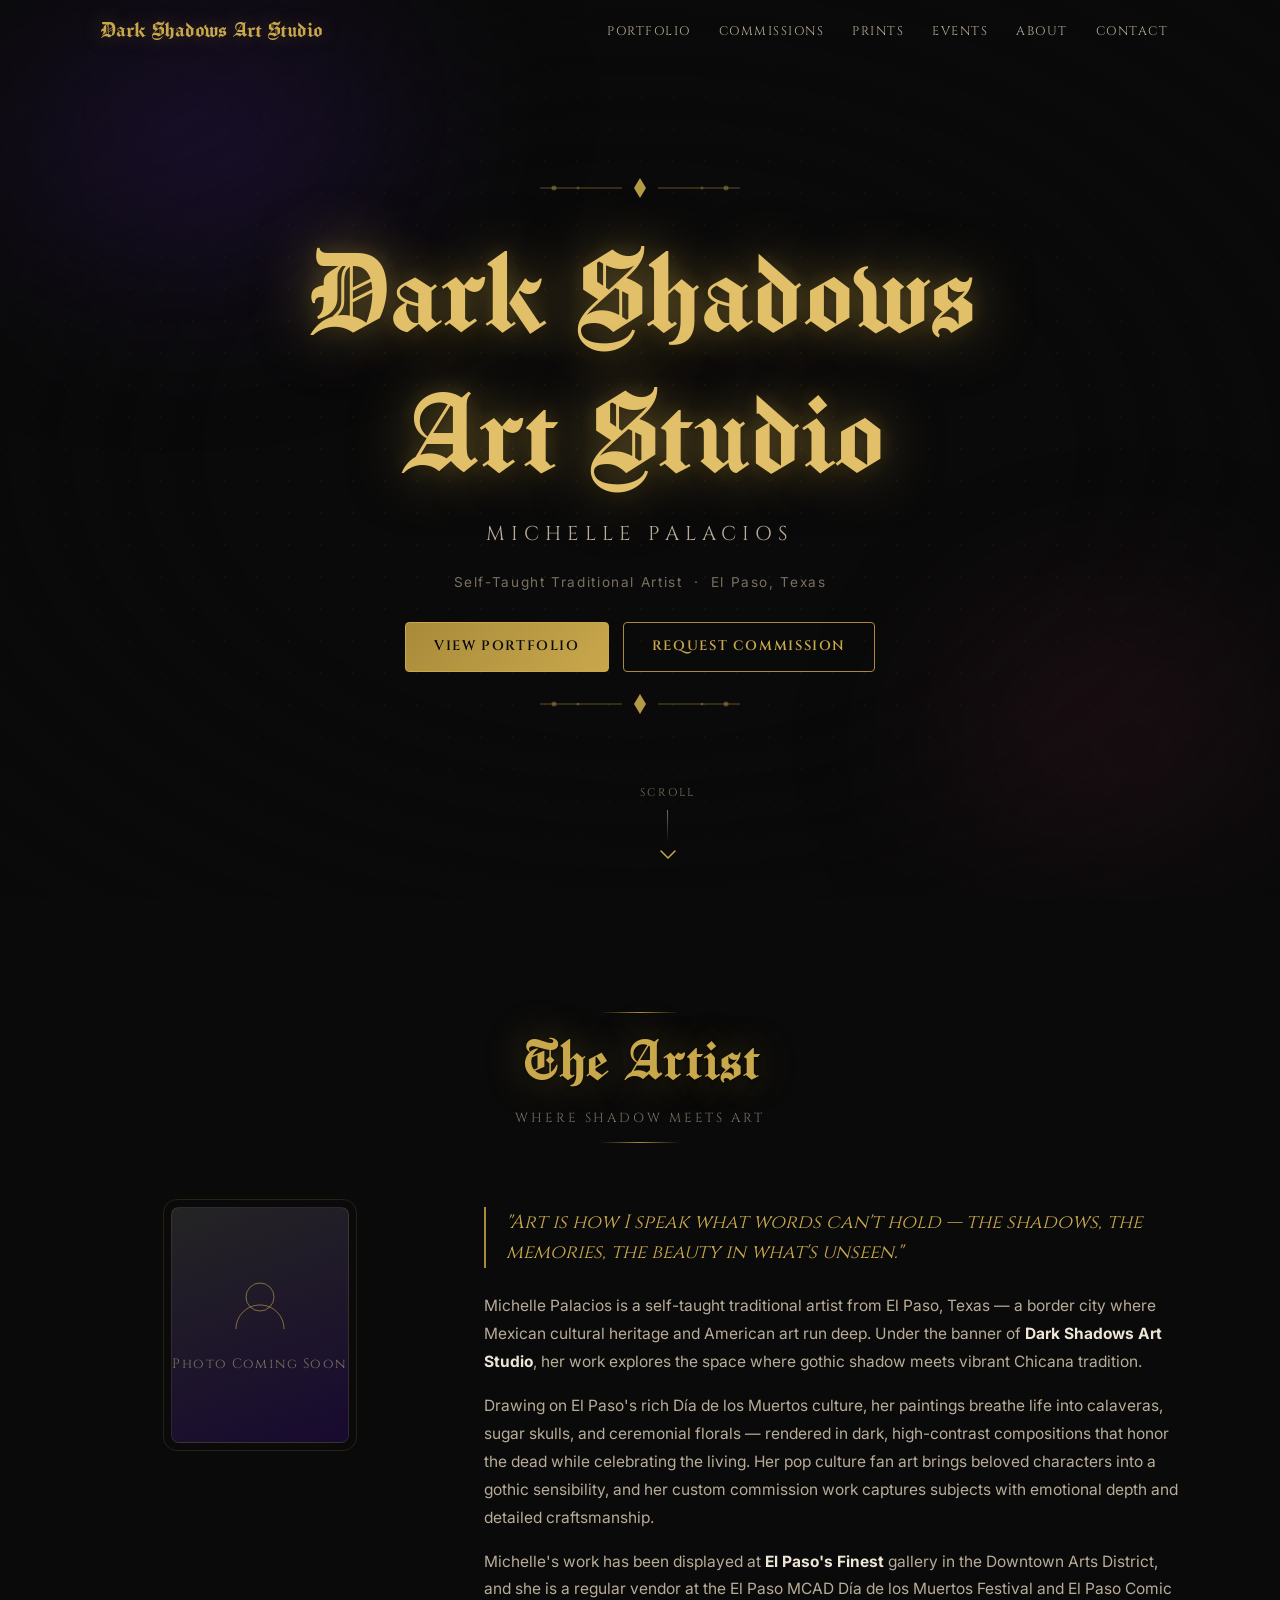
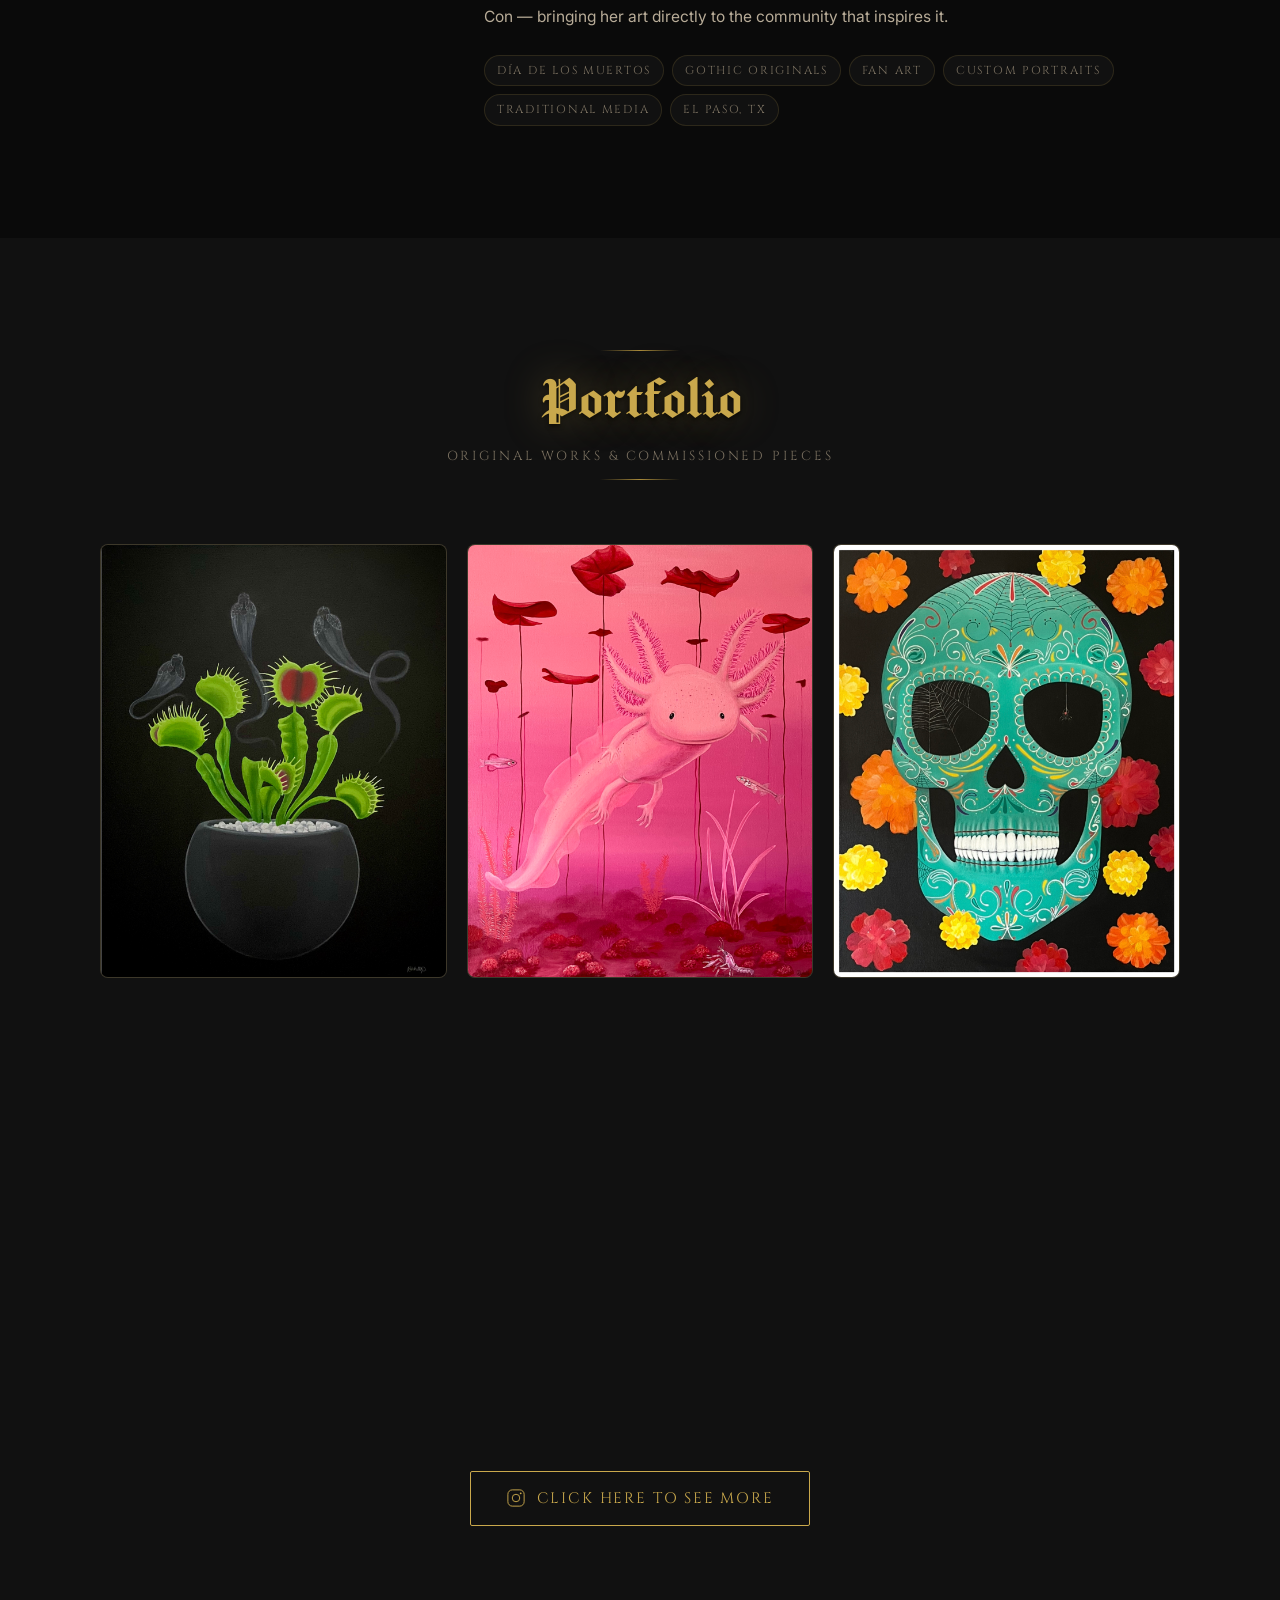
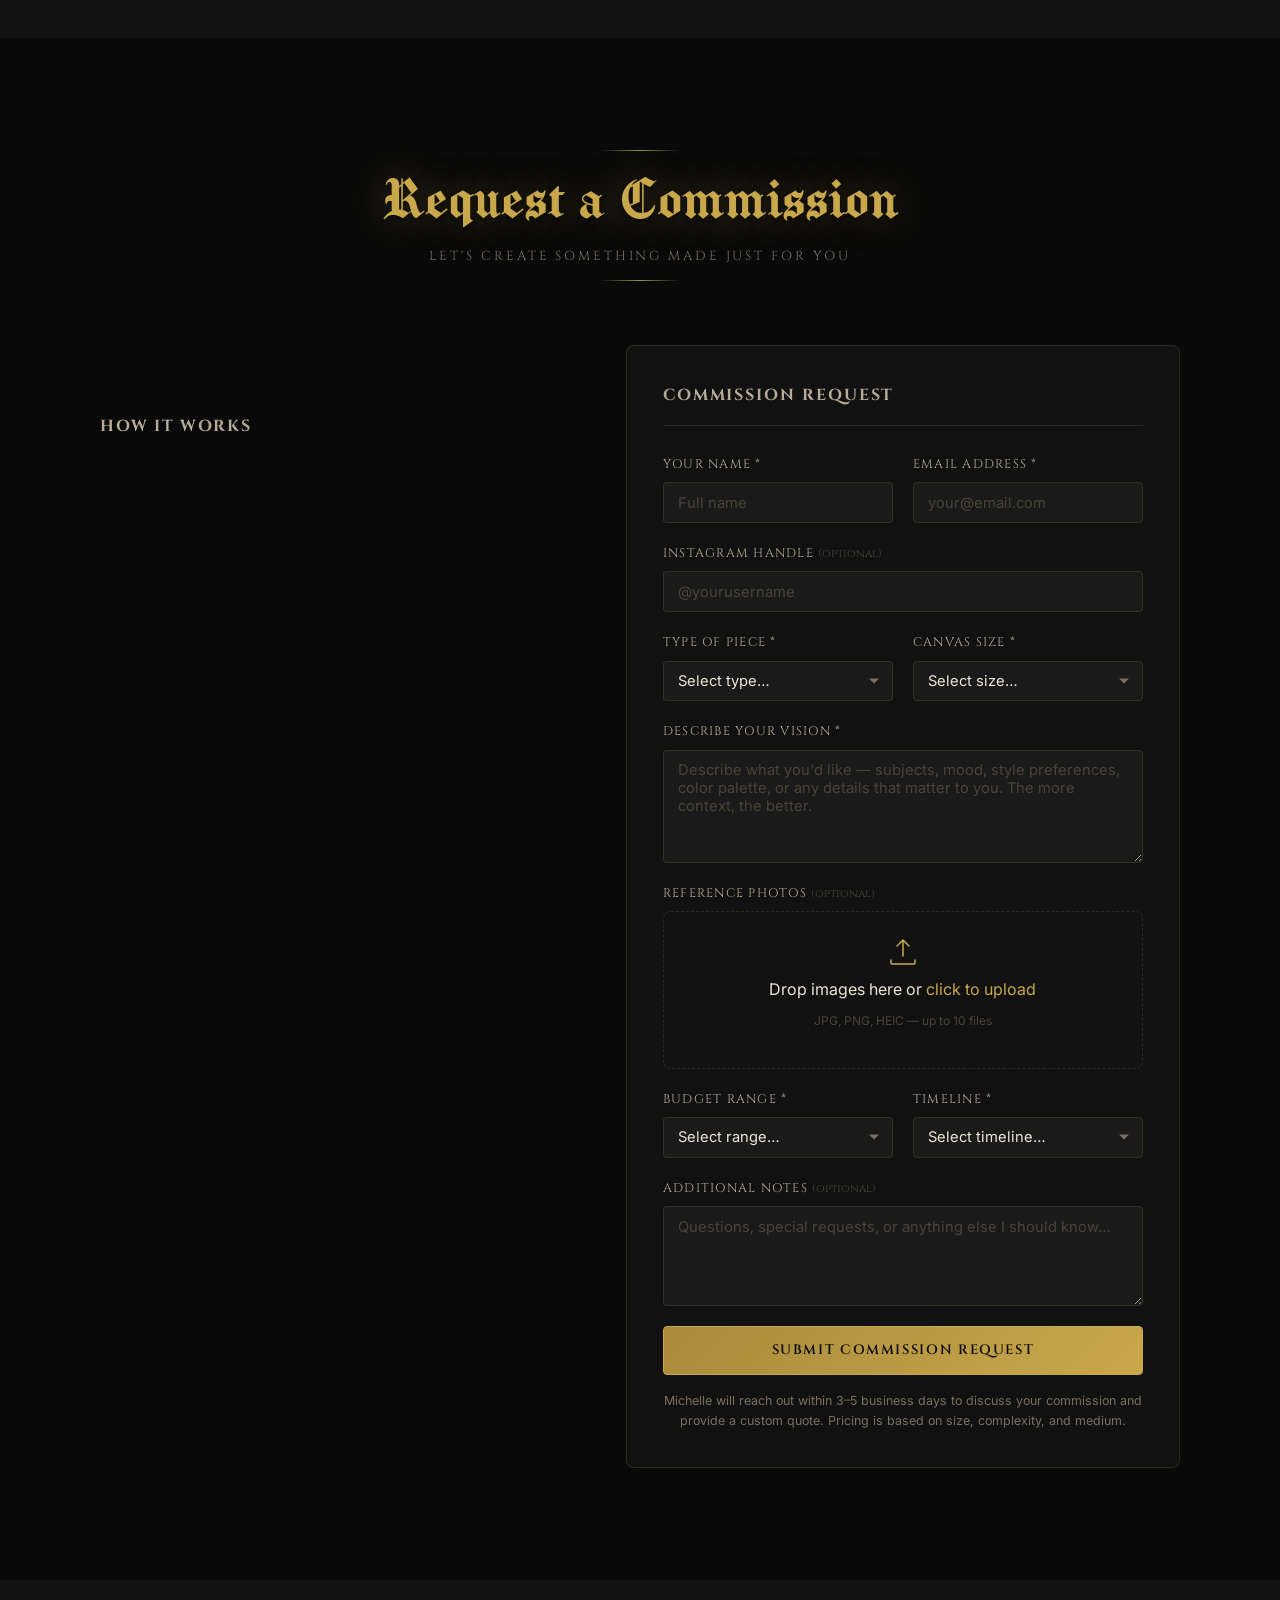
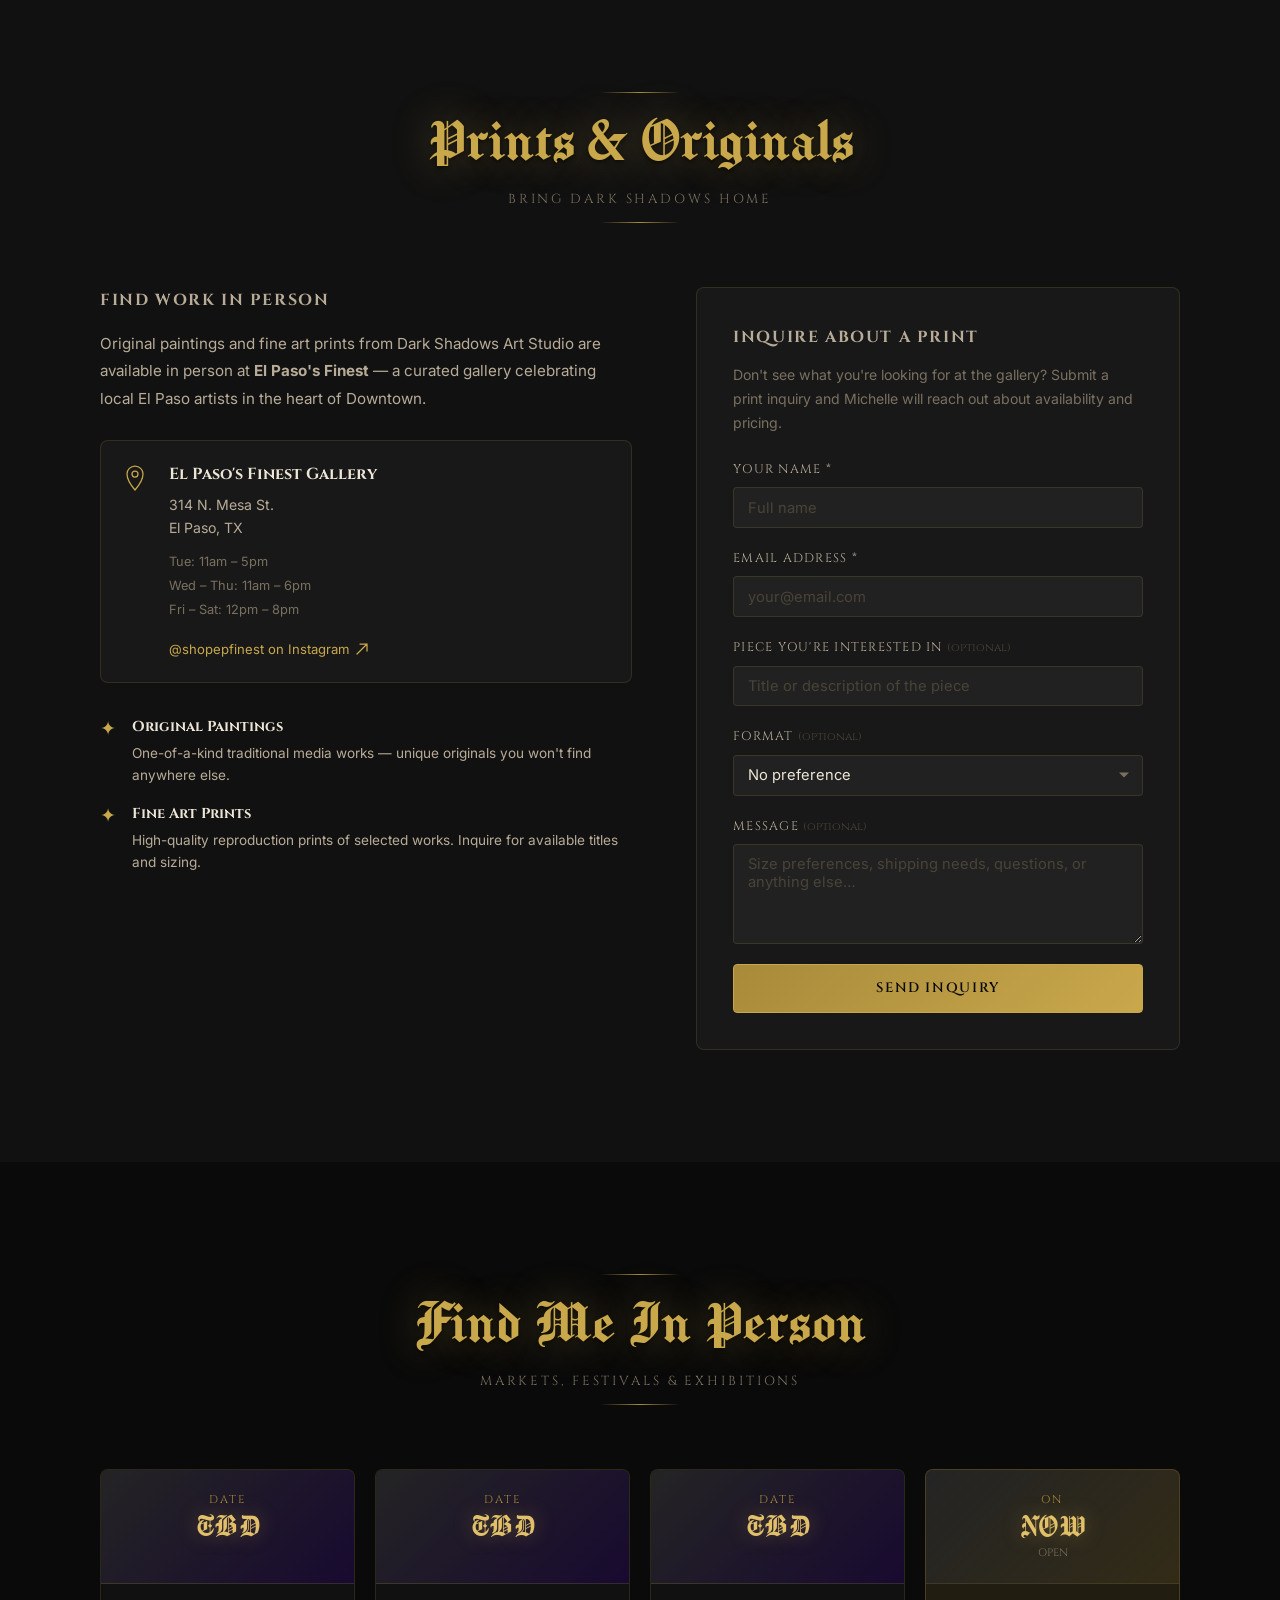
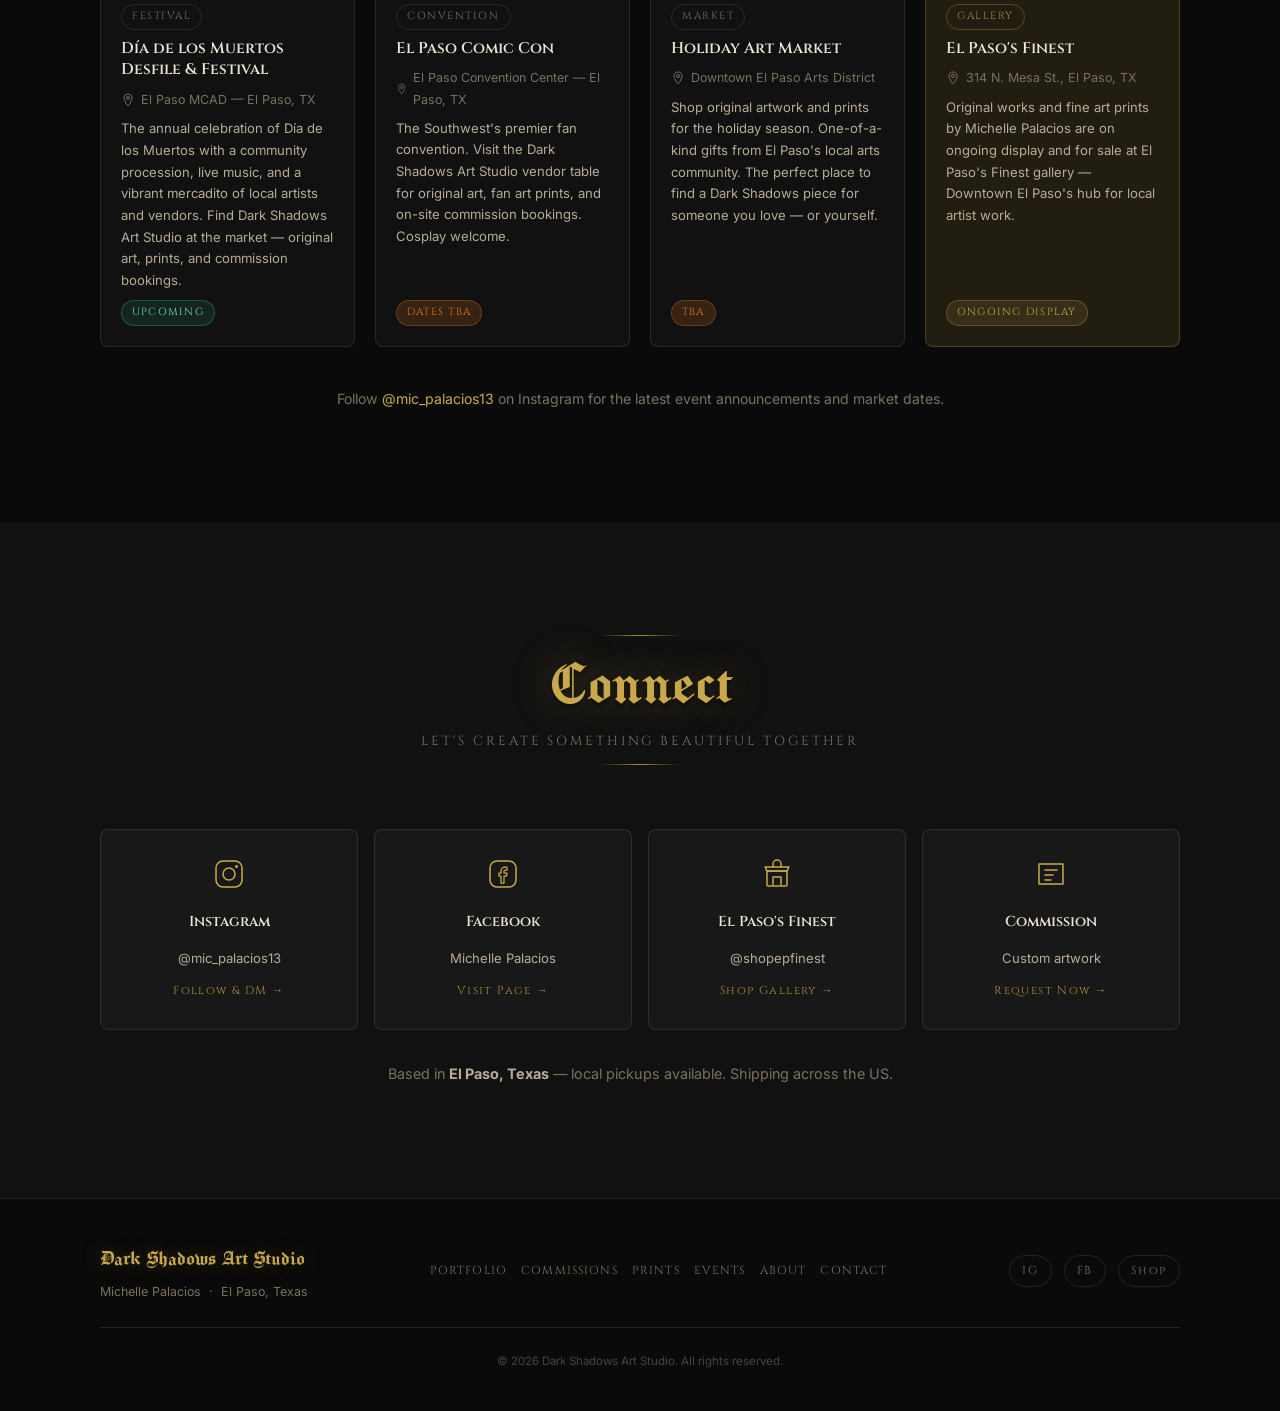
==== commit 5cda9e55: "feat: real photos, no filters, Instagram CTA, TBD dates, Manufacturing Consent font - Replace GALLER" ====
--- a/index.html
+++ b/index.html
@@ -12,7 +12,7 @@
   <!-- Google Fonts -->
   <link rel="preconnect" href="https://fonts.googleapis.com">
   <link rel="preconnect" href="https://fonts.gstatic.com" crossorigin>
-  <link href="https://fonts.googleapis.com/css2?family=UnifrakturMaguntia&family=Cinzel:wght@400;600;700&family=Inter:ital,wght@0,300;0,400;0,500;0,600;1,400&display=swap" rel="stylesheet">
+  <link href="https://fonts.googleapis.com/css2?family=Manufacturing+Consent&family=Cinzel:wght@400;600;700&family=Inter:ital,wght@0,300;0,400;0,500;0,600;1,400&display=swap" rel="stylesheet">
 
   <link rel="stylesheet" href="styles.css">
 </head>
@@ -172,24 +172,21 @@
           <div class="ornament-line" aria-hidden="true"></div>
         </div>
 
-        <div class="gallery-filters" role="group" aria-label="Filter gallery by category">
-          <button class="filter-btn active" data-filter="all">All Work</button>
-          <button class="filter-btn" data-filter="Día de los Muertos">Día de los Muertos</button>
-          <button class="filter-btn" data-filter="Gothic Original">Gothic</button>
-          <button class="filter-btn" data-filter="Fan Art">Fan Art</button>
-          <button class="filter-btn" data-filter="Custom Portrait">Portraits</button>
-        </div>
-
         <!-- Gallery items are rendered by script.js -->
         <div class="gallery-grid" id="gallery-grid" role="list" aria-label="Art portfolio">
           <!-- JavaScript renders gallery items here -->
         </div>
 
-        <p class="gallery-note">
-          <!-- Replace placeholder images by updating the `image` field in the GALLERY array in script.js -->
-          All works shown are representative of Dark Shadows Art Studio's style and subject matter.
-          <a href="#commission" class="link-gold">Commission a custom piece →</a>
-        </p>
+        <div class="gallery-instagram-cta">
+          <a href="https://www.instagram.com/mic_palacios13/" target="_blank" rel="noopener noreferrer" class="gallery-instagram-btn">
+            <svg width="20" height="20" viewBox="0 0 32 32" fill="none" xmlns="http://www.w3.org/2000/svg" aria-hidden="true">
+              <rect x="3" y="3" width="26" height="26" rx="7" stroke="currentColor" stroke-width="1.5"/>
+              <circle cx="16" cy="16" r="6" stroke="currentColor" stroke-width="1.5"/>
+              <circle cx="23.5" cy="8.5" r="1.5" fill="currentColor"/>
+            </svg>
+            Click here to see more
+          </a>
+        </div>
       </div>
     </section>
 
@@ -499,9 +496,9 @@
 
           <article class="event-card" aria-label="Día de los Muertos Desfile & Festival 2026">
             <div class="event-date-badge" aria-hidden="true">
-              <span class="event-month">NOV</span>
-              <span class="event-day">1&ndash;2</span>
-              <span class="event-year">2026</span>
+              <span class="event-month">DATE</span>
+              <span class="event-day">TBD</span>
+              <span class="event-year">&nbsp;</span>
             </div>
             <div class="event-body">
               <span class="event-tag">Festival</span>
@@ -520,9 +517,9 @@
 
           <article class="event-card" aria-label="El Paso Comic Con 2026">
             <div class="event-date-badge" aria-hidden="true">
-              <span class="event-month">SUM</span>
+              <span class="event-month">DATE</span>
               <span class="event-day">TBD</span>
-              <span class="event-year">2026</span>
+              <span class="event-year">&nbsp;</span>
             </div>
             <div class="event-body">
               <span class="event-tag">Convention</span>
@@ -541,9 +538,9 @@
 
           <article class="event-card" aria-label="Holiday Art Market 2026">
             <div class="event-date-badge" aria-hidden="true">
-              <span class="event-month">DEC</span>
+              <span class="event-month">DATE</span>
               <span class="event-day">TBD</span>
-              <span class="event-year">2026</span>
+              <span class="event-year">&nbsp;</span>
             </div>
             <div class="event-body">
               <span class="event-tag">Market</span>
--- a/styles.css
+++ b/styles.css
@@ -0,0 +1,1752 @@
+/* ============================================================
+   DARK SHADOWS ART STUDIO — styles.css
+   Michelle Palacios · El Paso, TX
+   Dark gothic palette · Mobile-first · Vanilla CSS
+   ============================================================ */
+
+/* ── Custom Properties ──────────────────────────────────────── */
+:root {
+  /* Core palette */
+  --black:         #0a0a0a;
+  --black-2:       #111111;
+  --black-3:       #191919;
+  --black-4:       #242424;
+  --black-5:       #2e2e2e;
+
+  /* Purples */
+  --purple-abyss:  #0d0618;
+  --purple-deep:   #180a30;
+  --purple-mid:    #2a1550;
+  --purple-accent: #5c2d91;
+  --purple-glow:   rgba(92, 45, 145, 0.25);
+
+  /* Gold / amber */
+  --gold:          #c9a84c;
+  --gold-light:    #e2c06a;
+  --gold-dim:      #a88a3a;
+  --gold-ghost:    rgba(201, 168, 76, 0.12);
+  --gold-glow:     rgba(201, 168, 76, 0.35);
+
+  /* Accent pops */
+  --marigold:      #e07820;
+  --marigold-dim:  rgba(224, 120, 32, 0.18);
+  --rose:          #c0396e;
+  --rose-dim:      rgba(192, 57, 110, 0.18);
+
+  /* Text */
+  --text-primary:  #ede6d6;
+  --text-secondary:#b8ac98;
+  --text-muted:    #7a7060;
+  --text-faint:    #4a4438;
+
+  /* Borders / surfaces */
+  --border:        rgba(201, 168, 76, 0.15);
+  --border-hover:  rgba(201, 168, 76, 0.4);
+  --surface:       rgba(255, 255, 255, 0.03);
+  --surface-hover: rgba(255, 255, 255, 0.06);
+
+  /* Layout */
+  --container:     1160px;
+  --radius:        4px;
+  --radius-lg:     8px;
+
+  /* Typography */
+  --font-display: 'Manufacturing Consent', 'MedievalSharp', cursive;
+  --font-sub:     'Cinzel', serif;
+  --font-body:    'Inter', 'Lato', system-ui, sans-serif;
+
+  /* Transitions */
+  --ease:         cubic-bezier(0.22, 1, 0.36, 1);
+  --t-fast:       160ms;
+  --t-mid:        280ms;
+  --t-slow:       480ms;
+
+  /* Shadows */
+  --shadow-gold:  0 0 24px rgba(201, 168, 76, 0.2), 0 0 4px rgba(201, 168, 76, 0.1);
+  --shadow-card:  0 4px 32px rgba(0, 0, 0, 0.6), 0 1px 0 rgba(201, 168, 76, 0.08);
+}
+
+/* ── Reset ──────────────────────────────────────────────────── */
+*, *::before, *::after { box-sizing: border-box; margin: 0; padding: 0; }
+
+html {
+  font-size: 16px;
+  scroll-behavior: smooth;
+  -webkit-text-size-adjust: 100%;
+}
+
+body {
+  background-color: var(--black);
+  color: var(--text-primary);
+  font-family: var(--font-body);
+  font-weight: 400;
+  line-height: 1.7;
+  overflow-x: hidden;
+  -webkit-font-smoothing: antialiased;
+  -moz-osx-font-smoothing: grayscale;
+}
+
+img {
+  display: block;
+  max-width: 100%;
+  height: auto;
+}
+
+a {
+  color: inherit;
+  text-decoration: none;
+}
+
+ul, ol { list-style: none; }
+
+button {
+  background: none;
+  border: none;
+  cursor: pointer;
+  font: inherit;
+  color: inherit;
+}
+
+address { font-style: normal; }
+
+/* ── Utilities ──────────────────────────────────────────────── */
+.container {
+  width: min(100%, var(--container));
+  margin-inline: auto;
+  padding-inline: clamp(1.25rem, 5vw, 2.5rem);
+}
+
+.sr-only {
+  position: absolute;
+  width: 1px; height: 1px;
+  padding: 0; margin: -1px;
+  overflow: hidden;
+  clip: rect(0,0,0,0);
+  white-space: nowrap;
+  border-width: 0;
+}
+
+.link-gold {
+  color: var(--gold);
+  text-decoration: underline;
+  text-underline-offset: 3px;
+  text-decoration-color: transparent;
+  transition: text-decoration-color var(--t-fast);
+}
+.link-gold:hover { text-decoration-color: var(--gold); }
+
+/* ── Buttons ────────────────────────────────────────────────── */
+.btn {
+  display: inline-flex;
+  align-items: center;
+  justify-content: center;
+  gap: .5rem;
+  padding: .75rem 1.75rem;
+  border-radius: var(--radius);
+  font-family: var(--font-sub);
+  font-size: .85rem;
+  letter-spacing: .12em;
+  text-transform: uppercase;
+  font-weight: 600;
+  transition: all var(--t-fast) var(--ease);
+  white-space: nowrap;
+  cursor: pointer;
+}
+
+.btn-primary {
+  background: linear-gradient(135deg, var(--gold-dim), var(--gold));
+  color: var(--black);
+  border: 1px solid var(--gold);
+  box-shadow: 0 0 0 0 var(--gold-glow);
+}
+.btn-primary:hover {
+  background: linear-gradient(135deg, var(--gold), var(--gold-light));
+  box-shadow: 0 0 20px var(--gold-glow), 0 4px 12px rgba(0,0,0,.4);
+  transform: translateY(-1px);
+}
+.btn-primary:active { transform: translateY(0); }
+
+.btn-outline {
+  background: transparent;
+  color: var(--gold);
+  border: 1px solid var(--gold-dim);
+}
+.btn-outline:hover {
+  background: var(--gold-ghost);
+  border-color: var(--gold);
+  box-shadow: 0 0 16px var(--gold-glow);
+  transform: translateY(-1px);
+}
+
+.btn-full { width: 100%; }
+
+.btn-sm {
+  padding: .5rem 1.25rem;
+  font-size: .78rem;
+}
+
+/* ── Section structure ──────────────────────────────────────── */
+section {
+  padding-block: clamp(4rem, 10vw, 7rem);
+}
+
+section:nth-child(odd) {
+  background-color: var(--black-2);
+}
+
+.section-header {
+  display: flex;
+  flex-direction: column;
+  align-items: center;
+  gap: .75rem;
+  margin-bottom: clamp(2.5rem, 6vw, 4rem);
+  text-align: center;
+}
+
+.section-title {
+  font-family: var(--font-display);
+  font-size: clamp(2.4rem, 6vw, 4rem);
+  font-weight: 400;
+  color: var(--gold);
+  line-height: 1.1;
+  text-shadow: 0 0 40px var(--gold-glow), 0 2px 4px rgba(0,0,0,.8);
+}
+
+.section-subtitle {
+  font-family: var(--font-sub);
+  font-size: .82rem;
+  letter-spacing: .22em;
+  text-transform: uppercase;
+  color: var(--text-muted);
+}
+
+.ornament-line {
+  width: 80px;
+  height: 1px;
+  background: linear-gradient(90deg, transparent, var(--gold-dim), transparent);
+}
+
+/* ── Navigation ─────────────────────────────────────────────── */
+#nav {
+  position: fixed;
+  top: 0; left: 0; right: 0;
+  z-index: 900;
+  padding-block: 1rem;
+  transition: background var(--t-mid), backdrop-filter var(--t-mid), padding var(--t-mid), box-shadow var(--t-mid);
+}
+
+#nav.scrolled {
+  background: rgba(10, 10, 10, 0.92);
+  backdrop-filter: blur(16px) saturate(180%);
+  -webkit-backdrop-filter: blur(16px) saturate(180%);
+  padding-block: .65rem;
+  box-shadow: 0 1px 0 var(--border), 0 8px 32px rgba(0,0,0,.5);
+}
+
+.nav-inner {
+  display: flex;
+  align-items: center;
+  justify-content: space-between;
+  gap: 1.5rem;
+}
+
+.nav-logo {
+  font-family: var(--font-display);
+  font-size: clamp(1.1rem, 3vw, 1.5rem);
+  color: var(--gold);
+  text-shadow: 0 0 20px var(--gold-glow);
+  line-height: 1;
+  flex-shrink: 0;
+  transition: text-shadow var(--t-fast);
+}
+.nav-logo:hover { text-shadow: 0 0 30px var(--gold-glow), 0 0 8px var(--gold); }
+
+.nav-links {
+  display: flex;
+  align-items: center;
+  gap: .25rem;
+}
+
+.nav-link {
+  font-family: var(--font-sub);
+  font-size: .78rem;
+  letter-spacing: .12em;
+  text-transform: uppercase;
+  color: var(--text-secondary);
+  padding: .4rem .75rem;
+  border-radius: var(--radius);
+  transition: color var(--t-fast), background var(--t-fast);
+  position: relative;
+}
+.nav-link::after {
+  content: '';
+  position: absolute;
+  bottom: .2rem; left: .75rem; right: .75rem;
+  height: 1px;
+  background: var(--gold);
+  transform: scaleX(0);
+  transition: transform var(--t-fast) var(--ease);
+}
+.nav-link:hover { color: var(--gold); }
+.nav-link:hover::after { transform: scaleX(1); }
+
+/* Mobile nav toggle */
+.nav-toggle {
+  display: none;
+  flex-direction: column;
+  justify-content: center;
+  gap: 5px;
+  width: 36px; height: 36px;
+  padding: 4px;
+  border-radius: var(--radius);
+  border: 1px solid var(--border);
+  transition: border-color var(--t-fast);
+}
+.nav-toggle:hover { border-color: var(--gold-dim); }
+
+.hamburger-line {
+  display: block;
+  width: 22px;
+  height: 1.5px;
+  background: var(--gold);
+  transition: transform var(--t-mid) var(--ease), opacity var(--t-fast);
+  transform-origin: center;
+}
+
+.nav-toggle[aria-expanded="true"] .hamburger-line:nth-child(1) {
+  transform: translateY(6.5px) rotate(45deg);
+}
+.nav-toggle[aria-expanded="true"] .hamburger-line:nth-child(2) {
+  opacity: 0;
+}
+.nav-toggle[aria-expanded="true"] .hamburger-line:nth-child(3) {
+  transform: translateY(-6.5px) rotate(-45deg);
+}
+
+@media (max-width: 768px) {
+  .nav-toggle { display: flex; }
+
+  .nav-links {
+    position: fixed;
+    top: 0; right: 0; bottom: 0;
+    width: min(320px, 85vw);
+    flex-direction: column;
+    align-items: stretch;
+    justify-content: center;
+    gap: .25rem;
+    background: var(--black-2);
+    border-left: 1px solid var(--border);
+    padding: 2rem 1.5rem;
+    transform: translateX(100%);
+    transition: transform var(--t-mid) var(--ease);
+    z-index: 901;
+  }
+
+  .nav-links.open { transform: translateX(0); }
+
+  .nav-link {
+    font-size: .9rem;
+    padding: .75rem 1rem;
+    border-bottom: 1px solid var(--border);
+  }
+  .nav-link::after { display: none; }
+  .nav-link:hover { background: var(--gold-ghost); }
+}
+
+/* ── Hero ───────────────────────────────────────────────────── */
+#hero {
+  position: relative;
+  min-height: 100dvh;
+  display: flex;
+  flex-direction: column;
+  align-items: center;
+  justify-content: center;
+  padding-block: 0;
+  overflow: hidden;
+  background-color: var(--black);
+}
+
+.hero-bg {
+  position: absolute;
+  inset: 0;
+  pointer-events: none;
+}
+
+.hero-glow {
+  position: absolute;
+  border-radius: 50%;
+  filter: blur(80px);
+  opacity: 0;
+  animation: heroGlowIn var(--t-slow) var(--ease) 0.3s forwards;
+}
+
+.hero-glow-1 {
+  width: 600px; height: 400px;
+  top: -10%; left: -10%;
+  background: radial-gradient(ellipse, var(--purple-mid) 0%, transparent 70%);
+}
+
+.hero-glow-2 {
+  width: 500px; height: 400px;
+  bottom: -5%; right: -8%;
+  background: radial-gradient(ellipse, rgba(192,57,110,0.18) 0%, transparent 70%);
+  animation-delay: 0.6s;
+}
+
+@keyframes heroGlowIn {
+  to { opacity: 1; }
+}
+
+.hero-pattern {
+  position: absolute;
+  inset: 0;
+  background-image:
+    radial-gradient(circle at 1px 1px, rgba(201,168,76,0.06) 1px, transparent 0);
+  background-size: 32px 32px;
+  mask-image: radial-gradient(ellipse 80% 60% at center, black 30%, transparent 100%);
+}
+
+.hero-vignette {
+  position: absolute;
+  inset: 0;
+  background: radial-gradient(ellipse 85% 80% at center, transparent 40%, var(--black) 100%);
+}
+
+.hero-content {
+  position: relative;
+  z-index: 1;
+  display: flex;
+  flex-direction: column;
+  align-items: center;
+  text-align: center;
+  gap: 1.25rem;
+  padding-inline: 1.5rem;
+  animation: heroFadeUp .9s var(--ease) both;
+}
+
+@keyframes heroFadeUp {
+  from { opacity: 0; transform: translateY(24px); }
+  to   { opacity: 1; transform: translateY(0); }
+}
+
+.hero-ornament {
+  opacity: 0;
+  animation: heroFadeUp .7s var(--ease) 0.3s both;
+}
+.hero-ornament-bottom {
+  animation-delay: 0.5s;
+}
+
+.hero-title {
+  display: flex;
+  flex-direction: column;
+  gap: .1em;
+  font-family: var(--font-display);
+  font-size: clamp(3.5rem, 12vw, 8rem);
+  font-weight: 400;
+  line-height: 1.0;
+  color: var(--gold-light);
+  text-shadow:
+    0 0 60px rgba(201,168,76,0.5),
+    0 0 20px rgba(201,168,76,0.25),
+    0 4px 8px rgba(0,0,0,.9);
+  animation-delay: 0.1s;
+}
+
+.hero-artist {
+  font-family: var(--font-sub);
+  font-size: clamp(.95rem, 2.5vw, 1.25rem);
+  letter-spacing: .3em;
+  text-transform: uppercase;
+  color: var(--text-secondary);
+  animation: heroFadeUp .7s var(--ease) 0.2s both;
+}
+
+.hero-tagline {
+  font-size: .85rem;
+  letter-spacing: .12em;
+  color: var(--text-muted);
+  animation: heroFadeUp .7s var(--ease) 0.35s both;
+}
+
+.hero-cta {
+  display: flex;
+  flex-wrap: wrap;
+  gap: .875rem;
+  justify-content: center;
+  margin-top: .5rem;
+  animation: heroFadeUp .7s var(--ease) 0.45s both;
+}
+
+.hero-scroll {
+  position: absolute;
+  bottom: 2.5rem;
+  left: 50%;
+  transform: translateX(-50%);
+  display: flex;
+  flex-direction: column;
+  align-items: center;
+  gap: .5rem;
+  color: var(--text-muted);
+  font-family: var(--font-sub);
+  font-size: .7rem;
+  letter-spacing: .2em;
+  text-transform: uppercase;
+  opacity: 0;
+  animation: heroFadeUp .6s var(--ease) 1.2s forwards;
+  transition: color var(--t-fast);
+}
+.hero-scroll:hover { color: var(--gold); }
+
+.hero-scroll-line {
+  width: 1px;
+  height: 32px;
+  background: linear-gradient(to bottom, var(--text-muted), transparent);
+  animation: scrollBob 2.5s ease-in-out infinite 1.8s;
+}
+@keyframes scrollBob {
+  0%, 100% { transform: scaleY(1); }
+  50%       { transform: scaleY(0.7); }
+}
+
+.hero-scroll-arrow {
+  animation: arrowBob 2.5s ease-in-out infinite 1.8s;
+}
+@keyframes arrowBob {
+  0%, 100% { transform: translateY(0); }
+  50%       { transform: translateY(4px); }
+}
+
+/* ── About ──────────────────────────────────────────────────── */
+.about-grid {
+  display: grid;
+  grid-template-columns: 1fr;
+  gap: clamp(2.5rem, 6vw, 4rem);
+  align-items: start;
+}
+
+@media (min-width: 768px) {
+  .about-grid {
+    grid-template-columns: 280px 1fr;
+  }
+}
+
+@media (min-width: 1024px) {
+  .about-grid {
+    grid-template-columns: 320px 1fr;
+  }
+}
+
+.about-photo-wrap {
+  position: relative;
+  max-width: 320px;
+  margin-inline: auto;
+}
+
+.about-photo-placeholder {
+  aspect-ratio: 3/4;
+  background: linear-gradient(160deg, var(--black-4), var(--purple-deep));
+  border: 1px solid var(--border);
+  border-radius: var(--radius-lg);
+  display: flex;
+  align-items: center;
+  justify-content: center;
+  overflow: hidden;
+}
+
+.about-photo-inner {
+  display: flex;
+  flex-direction: column;
+  align-items: center;
+  gap: 1rem;
+  color: var(--text-muted);
+  font-size: .85rem;
+  font-family: var(--font-sub);
+  letter-spacing: .1em;
+}
+
+.about-photo-frame {
+  position: absolute;
+  inset: -8px;
+  border: 1px solid var(--border);
+  border-radius: calc(var(--radius-lg) + 6px);
+  pointer-events: none;
+}
+
+.about-quote {
+  font-family: var(--font-sub);
+  font-size: clamp(1rem, 2.5vw, 1.2rem);
+  font-style: italic;
+  color: var(--gold);
+  border-left: 2px solid var(--gold-dim);
+  padding-left: 1.25rem;
+  margin-bottom: 1.5rem;
+  line-height: 1.6;
+}
+
+.about-bio {
+  display: flex;
+  flex-direction: column;
+  gap: 1rem;
+  color: var(--text-secondary);
+  font-size: .97rem;
+  line-height: 1.8;
+}
+.about-bio strong { color: var(--text-primary); }
+
+.about-tags {
+  display: flex;
+  flex-wrap: wrap;
+  gap: .5rem;
+  margin-top: 1.5rem;
+}
+
+.about-tags li {
+  padding: .3rem .75rem;
+  border: 1px solid var(--border);
+  border-radius: 100px;
+  font-family: var(--font-sub);
+  font-size: .72rem;
+  letter-spacing: .15em;
+  text-transform: uppercase;
+  color: var(--text-muted);
+  background: var(--surface);
+  transition: border-color var(--t-fast), color var(--t-fast);
+}
+.about-tags li:hover {
+  border-color: var(--gold-dim);
+  color: var(--gold);
+}
+
+/* ── Gallery / Portfolio ────────────────────────────────────── */
+.gallery-filters {
+  display: flex;
+  flex-wrap: wrap;
+  gap: .5rem;
+  justify-content: center;
+  margin-bottom: 2.5rem;
+}
+
+.filter-btn {
+  padding: .45rem 1.1rem;
+  border: 1px solid var(--border);
+  border-radius: 100px;
+  font-family: var(--font-sub);
+  font-size: .75rem;
+  letter-spacing: .12em;
+  text-transform: uppercase;
+  color: var(--text-muted);
+  background: transparent;
+  transition: all var(--t-fast);
+  cursor: pointer;
+}
+.filter-btn:hover {
+  border-color: var(--gold-dim);
+  color: var(--text-secondary);
+}
+.filter-btn.active {
+  background: var(--gold-ghost);
+  border-color: var(--gold);
+  color: var(--gold);
+}
+
+.gallery-grid {
+  display: grid;
+  grid-template-columns: repeat(auto-fill, minmax(min(280px, 100%), 1fr));
+  gap: 1.25rem;
+}
+
+.gallery-item {
+  position: relative;
+  aspect-ratio: 4/5;
+  border-radius: var(--radius-lg);
+  overflow: hidden;
+  cursor: pointer;
+  background: var(--black-4);
+  border: 1px solid var(--border);
+  transition: transform var(--t-mid) var(--ease), box-shadow var(--t-mid) var(--ease);
+}
+
+.gallery-item:hover {
+  transform: translateY(-4px) scale(1.01);
+  box-shadow: var(--shadow-card), 0 0 0 1px var(--border-hover);
+}
+
+.gallery-item:focus-visible {
+  outline: 2px solid var(--gold);
+  outline-offset: 3px;
+}
+
+.gallery-item-placeholder {
+  width: 100%; height: 100%;
+  display: flex;
+  flex-direction: column;
+  align-items: center;
+  justify-content: center;
+  gap: .75rem;
+  padding: 1.5rem;
+  text-align: center;
+}
+
+.gallery-item-img {
+  width: 100%; height: 100%;
+  object-fit: cover;
+  display: block;
+  transition: transform var(--t-slow) var(--ease);
+}
+.gallery-item:hover .gallery-item-img {
+  transform: scale(1.04);
+}
+
+.gallery-item-overlay {
+  position: absolute;
+  inset: 0;
+  background: linear-gradient(to top, rgba(0,0,0,.85) 0%, rgba(0,0,0,.3) 50%, transparent 100%);
+  opacity: 0;
+  transition: opacity var(--t-mid);
+  display: flex;
+  flex-direction: column;
+  justify-content: flex-end;
+  padding: 1.25rem;
+}
+.gallery-item:hover .gallery-item-overlay { opacity: 1; }
+
+.gallery-item-category {
+  font-family: var(--font-sub);
+  font-size: .7rem;
+  letter-spacing: .18em;
+  text-transform: uppercase;
+  color: var(--gold);
+  margin-bottom: .25rem;
+}
+
+.gallery-item-title {
+  font-family: var(--font-sub);
+  font-size: 1rem;
+  font-weight: 600;
+  color: var(--text-primary);
+}
+
+.gallery-item-view {
+  position: absolute;
+  top: 50%; left: 50%;
+  transform: translate(-50%, -50%) scale(0.8);
+  opacity: 0;
+  transition: all var(--t-mid) var(--ease);
+  background: rgba(10,10,10,.7);
+  border: 1px solid var(--border-hover);
+  border-radius: 100px;
+  padding: .5rem 1.2rem;
+  font-family: var(--font-sub);
+  font-size: .72rem;
+  letter-spacing: .15em;
+  text-transform: uppercase;
+  color: var(--gold);
+  backdrop-filter: blur(8px);
+}
+.gallery-item:hover .gallery-item-view {
+  opacity: 1;
+  transform: translate(-50%, -50%) scale(1);
+}
+
+/* Placeholder art pieces */
+.gallery-placeholder-icon {
+  color: var(--gold-dim);
+  opacity: .5;
+}
+.gallery-placeholder-label {
+  font-family: var(--font-sub);
+  font-size: .75rem;
+  letter-spacing: .12em;
+  text-transform: uppercase;
+  color: var(--text-muted);
+}
+.gallery-placeholder-cat {
+  font-size: .7rem;
+  color: var(--text-faint);
+}
+
+.gallery-item[data-hidden] { display: none; }
+
+.gallery-note {
+  text-align: center;
+  color: var(--text-muted);
+  font-size: .85rem;
+  margin-top: 2rem;
+  line-height: 1.8;
+}
+
+.gallery-instagram-cta {
+  text-align: center;
+  margin-top: 2.5rem;
+}
+
+.gallery-instagram-btn {
+  display: inline-flex;
+  align-items: center;
+  gap: .65rem;
+  padding: .85rem 2.2rem;
+  background: transparent;
+  border: 1.5px solid var(--gold);
+  color: var(--gold);
+  font-family: var(--font-sub);
+  font-size: .95rem;
+  letter-spacing: .12em;
+  text-transform: uppercase;
+  text-decoration: none;
+  border-radius: 2px;
+  transition: background .2s, color .2s, box-shadow .2s;
+  box-shadow: 0 0 0 0 rgba(201,168,76,.0);
+}
+
+.gallery-instagram-btn:hover,
+.gallery-instagram-btn:focus-visible {
+  background: var(--gold);
+  color: #0a0a0a;
+  box-shadow: 0 0 22px rgba(201,168,76,.35);
+  outline: none;
+}
+
+/* ── Commission ─────────────────────────────────────────────── */
+.commission-layout {
+  display: grid;
+  grid-template-columns: 1fr;
+  gap: clamp(2.5rem, 6vw, 4rem);
+}
+
+@media (min-width: 900px) {
+  .commission-layout {
+    grid-template-columns: 1fr 1.2fr;
+    align-items: start;
+  }
+}
+
+.commission-info h3 {
+  font-family: var(--font-sub);
+  font-size: 1rem;
+  letter-spacing: .1em;
+  text-transform: uppercase;
+  color: var(--text-secondary);
+  margin-bottom: 1.5rem;
+}
+
+.commission-status {
+  display: inline-flex;
+  align-items: center;
+  gap: .5rem;
+  padding: .4rem .875rem;
+  border-radius: 100px;
+  border: 1px solid rgba(52, 211, 153, 0.3);
+  background: rgba(52, 211, 153, 0.08);
+  margin-bottom: 2rem;
+  font-size: .8rem;
+  font-family: var(--font-sub);
+  letter-spacing: .1em;
+  color: #6ee7b7;
+}
+
+.commission-status[data-status="closed"] {
+  border-color: rgba(239, 68, 68, 0.3);
+  background: rgba(239, 68, 68, 0.08);
+  color: #fca5a5;
+}
+
+.status-dot {
+  width: 7px; height: 7px;
+  border-radius: 50%;
+  background: #34d399;
+  animation: pulse 2s ease-in-out infinite;
+}
+
+.commission-status[data-status="closed"] .status-dot {
+  background: #ef4444;
+  animation: none;
+}
+
+@keyframes pulse {
+  0%, 100% { box-shadow: 0 0 0 0 rgba(52, 211, 153, 0.6); }
+  50%       { box-shadow: 0 0 0 5px rgba(52, 211, 153, 0); }
+}
+
+.commission-steps {
+  display: flex;
+  flex-direction: column;
+  gap: 1.25rem;
+  margin-bottom: 2rem;
+}
+
+.commission-steps li {
+  display: flex;
+  align-items: flex-start;
+  gap: 1rem;
+}
+
+.step-num {
+  font-family: var(--font-sub);
+  font-size: .7rem;
+  letter-spacing: .12em;
+  color: var(--gold-dim);
+  min-width: 2rem;
+  padding-top: .2rem;
+}
+
+.commission-steps li strong {
+  display: block;
+  font-family: var(--font-sub);
+  font-size: .9rem;
+  color: var(--text-primary);
+  margin-bottom: .25rem;
+}
+.commission-steps li p {
+  font-size: .85rem;
+  color: var(--text-secondary);
+  line-height: 1.6;
+}
+
+.commission-note-box {
+  padding: 1rem 1.25rem;
+  border: 1px solid var(--border);
+  border-left: 3px solid var(--gold-dim);
+  border-radius: var(--radius);
+  background: var(--gold-ghost);
+  font-size: .85rem;
+  color: var(--text-secondary);
+}
+
+/* ── Forms ──────────────────────────────────────────────────── */
+.commission-form-wrap,
+.prints-inquiry-form {
+  background: var(--surface);
+  border: 1px solid var(--border);
+  border-radius: var(--radius-lg);
+  padding: clamp(1.5rem, 4vw, 2.25rem);
+}
+
+.form-title {
+  font-family: var(--font-sub);
+  font-size: 1rem;
+  letter-spacing: .12em;
+  text-transform: uppercase;
+  color: var(--text-secondary);
+  margin-bottom: 1.75rem;
+  padding-bottom: 1rem;
+  border-bottom: 1px solid var(--border);
+}
+
+.form-group {
+  display: flex;
+  flex-direction: column;
+  gap: .45rem;
+  margin-bottom: 1.25rem;
+}
+
+.form-row {
+  display: grid;
+  grid-template-columns: 1fr;
+  gap: 0 1.25rem;
+}
+@media (min-width: 540px) {
+  .form-row { grid-template-columns: 1fr 1fr; }
+}
+
+label {
+  font-family: var(--font-sub);
+  font-size: .78rem;
+  letter-spacing: .1em;
+  text-transform: uppercase;
+  color: var(--text-secondary);
+}
+
+.label-optional {
+  font-size: .7rem;
+  color: var(--text-faint);
+  text-transform: none;
+  letter-spacing: 0;
+}
+
+input[type="text"],
+input[type="email"],
+textarea,
+select {
+  width: 100%;
+  background: rgba(255,255,255,.04);
+  border: 1px solid var(--border);
+  border-radius: var(--radius);
+  padding: .65rem .875rem;
+  color: var(--text-primary);
+  font-family: var(--font-body);
+  font-size: .92rem;
+  transition: border-color var(--t-fast), box-shadow var(--t-fast), background var(--t-fast);
+  outline: none;
+  -webkit-appearance: none;
+  appearance: none;
+}
+
+input::placeholder,
+textarea::placeholder { color: var(--text-faint); }
+
+input:focus,
+textarea:focus,
+select:focus {
+  border-color: var(--gold-dim);
+  background: rgba(201,168,76,.05);
+  box-shadow: 0 0 0 3px rgba(201,168,76,.12);
+}
+
+input.error,
+textarea.error,
+select.error {
+  border-color: var(--rose) !important;
+  box-shadow: 0 0 0 3px var(--rose-dim) !important;
+}
+
+textarea { resize: vertical; min-height: 100px; }
+
+.select-wrap {
+  position: relative;
+}
+.select-wrap::after {
+  content: '';
+  position: absolute;
+  right: .875rem; top: 50%;
+  transform: translateY(-50%);
+  width: 0; height: 0;
+  border-left: 5px solid transparent;
+  border-right: 5px solid transparent;
+  border-top: 5px solid var(--text-muted);
+  pointer-events: none;
+}
+.select-wrap select { padding-right: 2.5rem; cursor: pointer; }
+
+select option {
+  background: var(--black-3);
+  color: var(--text-primary);
+}
+
+/* File drop zone */
+.file-drop-zone {
+  position: relative;
+  border: 1px dashed var(--border);
+  border-radius: var(--radius-lg);
+  padding: 1.5rem;
+  text-align: center;
+  transition: border-color var(--t-fast), background var(--t-fast);
+  cursor: pointer;
+}
+.file-drop-zone:hover,
+.file-drop-zone.drag-over {
+  border-color: var(--gold-dim);
+  background: var(--gold-ghost);
+}
+
+.file-input {
+  position: absolute;
+  inset: 0;
+  opacity: 0;
+  width: 100%; height: 100%;
+  cursor: pointer;
+}
+
+.file-drop-label {
+  display: flex;
+  flex-direction: column;
+  align-items: center;
+  gap: .5rem;
+  pointer-events: none;
+}
+
+.file-hint {
+  font-size: .75rem;
+  color: var(--text-faint);
+}
+
+.file-list {
+  display: flex;
+  flex-wrap: wrap;
+  gap: .5rem;
+  margin-top: .75rem;
+}
+
+.file-chip {
+  display: flex;
+  align-items: center;
+  gap: .375rem;
+  padding: .3rem .625rem;
+  background: rgba(201,168,76,.1);
+  border: 1px solid var(--border);
+  border-radius: 100px;
+  font-size: .72rem;
+  color: var(--text-secondary);
+}
+
+.form-footer-note {
+  text-align: center;
+  font-size: .78rem;
+  color: var(--text-muted);
+  margin-top: 1rem;
+  line-height: 1.6;
+}
+
+/* ── Prints ─────────────────────────────────────────────────── */
+.prints-layout {
+  display: grid;
+  grid-template-columns: 1fr;
+  gap: clamp(2.5rem, 6vw, 4rem);
+}
+
+@media (min-width: 900px) {
+  .prints-layout {
+    grid-template-columns: 1.1fr 1fr;
+    align-items: start;
+  }
+}
+
+.prints-gallery-info h3 {
+  font-family: var(--font-sub);
+  font-size: 1rem;
+  letter-spacing: .1em;
+  text-transform: uppercase;
+  color: var(--text-secondary);
+  margin-bottom: 1rem;
+}
+.prints-gallery-info > p {
+  color: var(--text-secondary);
+  font-size: .95rem;
+  line-height: 1.8;
+  margin-bottom: 1.75rem;
+}
+
+.gallery-location-card {
+  display: flex;
+  gap: 1.25rem;
+  align-items: flex-start;
+  padding: 1.25rem;
+  border: 1px solid var(--border);
+  border-radius: var(--radius-lg);
+  background: var(--surface);
+  margin-bottom: 2rem;
+}
+
+.gallery-location-icon { flex-shrink: 0; padding-top: .15rem; }
+
+.gallery-location-info h4 {
+  font-family: var(--font-sub);
+  font-size: 1rem;
+  color: var(--text-primary);
+  margin-bottom: .35rem;
+}
+
+.gallery-location-info address {
+  color: var(--text-secondary);
+  font-size: .88rem;
+  line-height: 1.6;
+  margin-bottom: .75rem;
+}
+
+.gallery-hours {
+  display: flex;
+  flex-direction: column;
+  gap: .15rem;
+  margin-bottom: .875rem;
+}
+.gallery-hours span {
+  font-size: .8rem;
+  color: var(--text-muted);
+}
+
+.gallery-ig-link {
+  display: inline-flex;
+  align-items: center;
+  gap: .35rem;
+  font-size: .82rem;
+}
+
+.prints-types {
+  display: flex;
+  flex-direction: column;
+  gap: 1rem;
+}
+
+.prints-type-item {
+  display: flex;
+  gap: 1rem;
+  align-items: flex-start;
+}
+
+.prints-type-icon {
+  color: var(--gold);
+  font-size: 1.2rem;
+  line-height: 1.4;
+}
+
+.prints-type-item strong {
+  display: block;
+  font-family: var(--font-sub);
+  font-size: .9rem;
+  color: var(--text-primary);
+  margin-bottom: .2rem;
+}
+.prints-type-item p {
+  font-size: .85rem;
+  color: var(--text-secondary);
+  line-height: 1.6;
+}
+
+.prints-inquiry-form h3 {
+  font-family: var(--font-sub);
+  font-size: 1rem;
+  letter-spacing: .1em;
+  text-transform: uppercase;
+  color: var(--text-secondary);
+  margin-bottom: .75rem;
+}
+.prints-inquiry-form > p {
+  font-size: .88rem;
+  color: var(--text-muted);
+  margin-bottom: 1.5rem;
+  line-height: 1.7;
+}
+
+/* ── Events ─────────────────────────────────────────────────── */
+.events-grid {
+  display: grid;
+  grid-template-columns: 1fr;
+  gap: 1.25rem;
+}
+
+@media (min-width: 640px) {
+  .events-grid { grid-template-columns: repeat(2, 1fr); }
+}
+
+@media (min-width: 1024px) {
+  .events-grid { grid-template-columns: repeat(4, 1fr); }
+}
+
+.event-card {
+  display: flex;
+  flex-direction: column;
+  border: 1px solid var(--border);
+  border-radius: var(--radius-lg);
+  overflow: hidden;
+  background: var(--surface);
+  transition: border-color var(--t-mid), transform var(--t-mid) var(--ease), box-shadow var(--t-mid);
+}
+.event-card:hover {
+  border-color: var(--border-hover);
+  transform: translateY(-3px);
+  box-shadow: var(--shadow-card);
+}
+
+.event-card.ongoing {
+  border-color: rgba(201,168,76,0.25);
+  background: var(--gold-ghost);
+}
+
+.event-date-badge {
+  display: flex;
+  flex-direction: column;
+  align-items: center;
+  justify-content: center;
+  padding: 1.25rem;
+  background: linear-gradient(135deg, var(--black-4), var(--purple-deep));
+  border-bottom: 1px solid var(--border);
+  gap: .1rem;
+}
+
+.ongoing-badge {
+  background: linear-gradient(135deg, var(--black-4), rgba(201,168,76,.1));
+}
+
+.event-month {
+  font-family: var(--font-sub);
+  font-size: .7rem;
+  letter-spacing: .2em;
+  text-transform: uppercase;
+  color: var(--gold-dim);
+}
+
+.event-day {
+  font-family: var(--font-display);
+  font-size: 2rem;
+  line-height: 1;
+  color: var(--gold-light);
+  text-shadow: 0 0 20px var(--gold-glow);
+}
+
+.event-year {
+  font-family: var(--font-sub);
+  font-size: .68rem;
+  color: var(--text-muted);
+}
+
+.event-body { padding: 1.25rem; flex: 1; display: flex; flex-direction: column; gap: .5rem; }
+
+.event-tag {
+  display: inline-block;
+  padding: .2rem .625rem;
+  border-radius: 100px;
+  border: 1px solid var(--border);
+  font-family: var(--font-sub);
+  font-size: .65rem;
+  letter-spacing: .15em;
+  text-transform: uppercase;
+  color: var(--text-muted);
+  width: fit-content;
+}
+
+.ongoing-tag {
+  border-color: rgba(201,168,76,0.3);
+  color: var(--gold-dim);
+}
+
+.event-body h3 {
+  font-family: var(--font-sub);
+  font-size: .97rem;
+  font-weight: 600;
+  color: var(--text-primary);
+  line-height: 1.4;
+}
+
+.event-location {
+  display: flex;
+  align-items: center;
+  gap: .375rem;
+  font-size: .78rem;
+  color: var(--text-muted);
+}
+
+.event-desc {
+  font-size: .82rem;
+  color: var(--text-secondary);
+  line-height: 1.65;
+  flex: 1;
+}
+
+.event-status {
+  display: inline-block;
+  padding: .2rem .625rem;
+  border-radius: 100px;
+  font-family: var(--font-sub);
+  font-size: .65rem;
+  letter-spacing: .12em;
+  text-transform: uppercase;
+  width: fit-content;
+  margin-top: auto;
+}
+
+.event-status.upcoming {
+  background: rgba(52, 211, 153, 0.1);
+  border: 1px solid rgba(52, 211, 153, 0.3);
+  color: #6ee7b7;
+}
+.event-status.tba {
+  background: var(--marigold-dim);
+  border: 1px solid rgba(224,120,32,.3);
+  color: var(--marigold);
+}
+.event-status.ongoing-pill {
+  background: var(--gold-ghost);
+  border: 1px solid rgba(201,168,76,.3);
+  color: var(--gold);
+}
+
+.events-follow {
+  text-align: center;
+  color: var(--text-muted);
+  font-size: .88rem;
+  margin-top: 2.5rem;
+}
+
+/* ── Contact ────────────────────────────────────────────────── */
+.contact-grid {
+  display: grid;
+  grid-template-columns: repeat(auto-fill, minmax(min(220px, 100%), 1fr));
+  gap: 1rem;
+  margin-bottom: 2rem;
+}
+
+.contact-card {
+  display: flex;
+  flex-direction: column;
+  align-items: center;
+  gap: .75rem;
+  padding: 1.75rem 1.25rem;
+  border: 1px solid var(--border);
+  border-radius: var(--radius-lg);
+  background: var(--surface);
+  text-align: center;
+  transition: all var(--t-mid) var(--ease);
+  cursor: pointer;
+}
+
+.contact-card:hover {
+  border-color: var(--border-hover);
+  background: var(--gold-ghost);
+  transform: translateY(-3px);
+  box-shadow: var(--shadow-card);
+}
+
+.contact-card-icon { color: var(--gold); }
+
+.contact-card h3 {
+  font-family: var(--font-sub);
+  font-size: .9rem;
+  font-weight: 600;
+  color: var(--text-primary);
+}
+
+.contact-card p {
+  font-size: .82rem;
+  color: var(--text-secondary);
+}
+
+.contact-card .contact-card-cta {
+  font-family: var(--font-sub);
+  font-size: .72rem;
+  letter-spacing: .12em;
+  color: var(--gold-dim);
+  transition: color var(--t-fast);
+}
+.contact-card:hover .contact-card-cta { color: var(--gold); }
+
+.contact-location {
+  text-align: center;
+  font-size: .9rem;
+  color: var(--text-muted);
+}
+.contact-location strong { color: var(--text-secondary); }
+
+/* ── Footer ─────────────────────────────────────────────────── */
+#footer {
+  background: var(--black);
+  border-top: 1px solid var(--border);
+  padding-block: 2.5rem;
+}
+
+.footer-inner {
+  display: grid;
+  grid-template-columns: 1fr;
+  gap: 1.5rem;
+  text-align: center;
+}
+
+@media (min-width: 768px) {
+  .footer-inner {
+    grid-template-columns: auto 1fr auto;
+    align-items: center;
+    text-align: left;
+  }
+}
+
+.footer-logo {
+  font-family: var(--font-display);
+  font-size: 1.4rem;
+  color: var(--gold);
+  display: block;
+  text-shadow: 0 0 20px var(--gold-glow);
+}
+
+.footer-tagline {
+  font-size: .78rem;
+  color: var(--text-muted);
+  margin-top: .25rem;
+}
+
+.footer-nav {
+  display: flex;
+  flex-wrap: wrap;
+  gap: .25rem .875rem;
+  justify-content: center;
+}
+.footer-nav a {
+  font-family: var(--font-sub);
+  font-size: .72rem;
+  letter-spacing: .1em;
+  text-transform: uppercase;
+  color: var(--text-muted);
+  transition: color var(--t-fast);
+}
+.footer-nav a:hover { color: var(--gold); }
+
+.footer-social {
+  display: flex;
+  gap: .75rem;
+  justify-content: center;
+}
+.footer-social a {
+  font-family: var(--font-sub);
+  font-size: .72rem;
+  letter-spacing: .15em;
+  color: var(--text-muted);
+  padding: .35rem .75rem;
+  border: 1px solid var(--border);
+  border-radius: 100px;
+  transition: all var(--t-fast);
+}
+.footer-social a:hover {
+  color: var(--gold);
+  border-color: var(--gold-dim);
+  background: var(--gold-ghost);
+}
+
+.footer-copy {
+  font-size: .72rem;
+  color: var(--text-faint);
+  grid-column: 1 / -1;
+  text-align: center;
+  border-top: 1px solid var(--border);
+  padding-top: 1.5rem;
+}
+
+/* ── Lightbox ────────────────────────────────────────────────── */
+.lightbox {
+  position: fixed;
+  inset: 0;
+  z-index: 1000;
+  display: flex;
+  align-items: center;
+  justify-content: center;
+}
+
+.lightbox[hidden] { display: none; }
+
+.lightbox-overlay {
+  position: absolute;
+  inset: 0;
+  background: rgba(0,0,0,.92);
+  backdrop-filter: blur(8px);
+  -webkit-backdrop-filter: blur(8px);
+  cursor: pointer;
+}
+
+.lightbox-inner {
+  position: relative;
+  display: flex;
+  align-items: center;
+  gap: 1rem;
+  width: 100%;
+  max-width: 1100px;
+  padding-inline: .75rem;
+  z-index: 1;
+}
+
+.lightbox-content {
+  flex: 1;
+  display: flex;
+  flex-direction: column;
+  align-items: center;
+  gap: 1.5rem;
+  min-width: 0;
+}
+
+@media (min-width: 768px) {
+  .lightbox-content {
+    flex-direction: row;
+    align-items: flex-start;
+  }
+}
+
+.lightbox-img-wrap {
+  flex-shrink: 0;
+  max-width: 100%;
+  max-height: 80dvh;
+  display: flex;
+  align-items: center;
+  justify-content: center;
+}
+
+.lightbox-img-wrap img,
+.lightbox-img-wrap .lightbox-placeholder {
+  max-width: min(560px, 90vw);
+  max-height: 80dvh;
+  border-radius: var(--radius-lg);
+  border: 1px solid var(--border);
+  object-fit: contain;
+}
+
+.lightbox-placeholder {
+  width: min(400px, 80vw);
+  aspect-ratio: 4/5;
+  background: linear-gradient(160deg, var(--black-4), var(--purple-deep));
+  display: flex;
+  flex-direction: column;
+  align-items: center;
+  justify-content: center;
+  gap: 1rem;
+  color: var(--text-muted);
+  font-size: .85rem;
+}
+
+.lightbox-info {
+  flex: 1;
+  min-width: 0;
+  max-width: 280px;
+  display: flex;
+  flex-direction: column;
+  gap: .75rem;
+}
+
+.lightbox-category {
+  font-family: var(--font-sub);
+  font-size: .72rem;
+  letter-spacing: .2em;
+  text-transform: uppercase;
+  color: var(--gold-dim);
+}
+
+.lightbox-title {
+  font-family: var(--font-display);
+  font-size: 2rem;
+  font-weight: 400;
+  color: var(--gold);
+  text-shadow: 0 0 20px var(--gold-glow);
+  line-height: 1.1;
+}
+
+.lightbox-medium {
+  font-family: var(--font-sub);
+  font-size: .82rem;
+  color: var(--text-muted);
+}
+
+.lightbox-desc {
+  font-size: .9rem;
+  color: var(--text-secondary);
+  line-height: 1.7;
+}
+
+.lightbox-nav {
+  flex-shrink: 0;
+  width: 44px; height: 44px;
+  border-radius: 50%;
+  border: 1px solid var(--border);
+  background: rgba(10,10,10,.7);
+  display: flex;
+  align-items: center;
+  justify-content: center;
+  color: var(--text-secondary);
+  transition: all var(--t-fast);
+  backdrop-filter: blur(8px);
+}
+.lightbox-nav:hover {
+  border-color: var(--gold-dim);
+  color: var(--gold);
+  background: var(--gold-ghost);
+}
+
+.lightbox-close {
+  position: fixed;
+  top: 1.25rem; right: 1.25rem;
+  width: 44px; height: 44px;
+  border-radius: 50%;
+  border: 1px solid var(--border);
+  background: rgba(10,10,10,.8);
+  display: flex;
+  align-items: center;
+  justify-content: center;
+  color: var(--text-secondary);
+  transition: all var(--t-fast);
+  z-index: 2;
+  backdrop-filter: blur(8px);
+}
+.lightbox-close:hover {
+  border-color: var(--rose);
+  color: var(--rose);
+}
+
+/* ── Success Modals ─────────────────────────────────────────── */
+.success-modal {
+  position: fixed;
+  inset: 0;
+  z-index: 1100;
+  display: flex;
+  align-items: center;
+  justify-content: center;
+  padding: 1.5rem;
+  background: rgba(0,0,0,.8);
+  backdrop-filter: blur(12px);
+}
+.success-modal[hidden] { display: none; }
+
+.success-modal-box {
+  background: var(--black-3);
+  border: 1px solid var(--border);
+  border-radius: var(--radius-lg);
+  padding: 2.5rem;
+  max-width: 420px;
+  width: 100%;
+  text-align: center;
+  display: flex;
+  flex-direction: column;
+  gap: 1rem;
+  box-shadow: var(--shadow-card), 0 0 40px rgba(201,168,76,.08);
+  animation: modalIn .3s var(--ease) both;
+}
+
+@keyframes modalIn {
+  from { opacity: 0; transform: scale(.92) translateY(16px); }
+  to   { opacity: 1; transform: scale(1) translateY(0); }
+}
+
+.success-icon { color: var(--gold); }
+
+.success-modal-box h3 {
+  font-family: var(--font-display);
+  font-size: 1.8rem;
+  color: var(--gold);
+  text-shadow: 0 0 20px var(--gold-glow);
+}
+
+.success-modal-box p {
+  font-size: .9rem;
+  color: var(--text-secondary);
+  line-height: 1.7;
+}
+
+.success-note {
+  font-size: .82rem !important;
+  color: var(--text-muted) !important;
+}
+
+/* ── Scroll reveal ──────────────────────────────────────────── */
+.reveal {
+  opacity: 0;
+  transform: translateY(20px);
+  transition: opacity .6s var(--ease), transform .6s var(--ease);
+}
+.reveal.revealed {
+  opacity: 1;
+  transform: translateY(0);
+}
+.reveal-delay-1 { transition-delay: 0.1s; }
+.reveal-delay-2 { transition-delay: 0.2s; }
+.reveal-delay-3 { transition-delay: 0.3s; }
+.reveal-delay-4 { transition-delay: 0.4s; }
+
+/* ── Scrollbar ──────────────────────────────────────────────── */
+::-webkit-scrollbar { width: 6px; }
+::-webkit-scrollbar-track { background: var(--black); }
+::-webkit-scrollbar-thumb {
+  background: var(--black-5);
+  border-radius: 100px;
+}
+::-webkit-scrollbar-thumb:hover { background: var(--text-faint); }
+
+/* ── Focus visible ──────────────────────────────────────────── */
+:focus-visible {
+  outline: 2px solid var(--gold);
+  outline-offset: 3px;
+  border-radius: 2px;
+}
+
+/* ── Selection ──────────────────────────────────────────────── */
+::selection {
+  background: rgba(201,168,76,.25);
+  color: var(--text-primary);
+}
+
+/* ── Print styles ───────────────────────────────────────────── */
+@media print {
+  #nav, .hero-scroll, .lightbox, .success-modal { display: none !important; }
+  body { background: white; color: black; }
+}
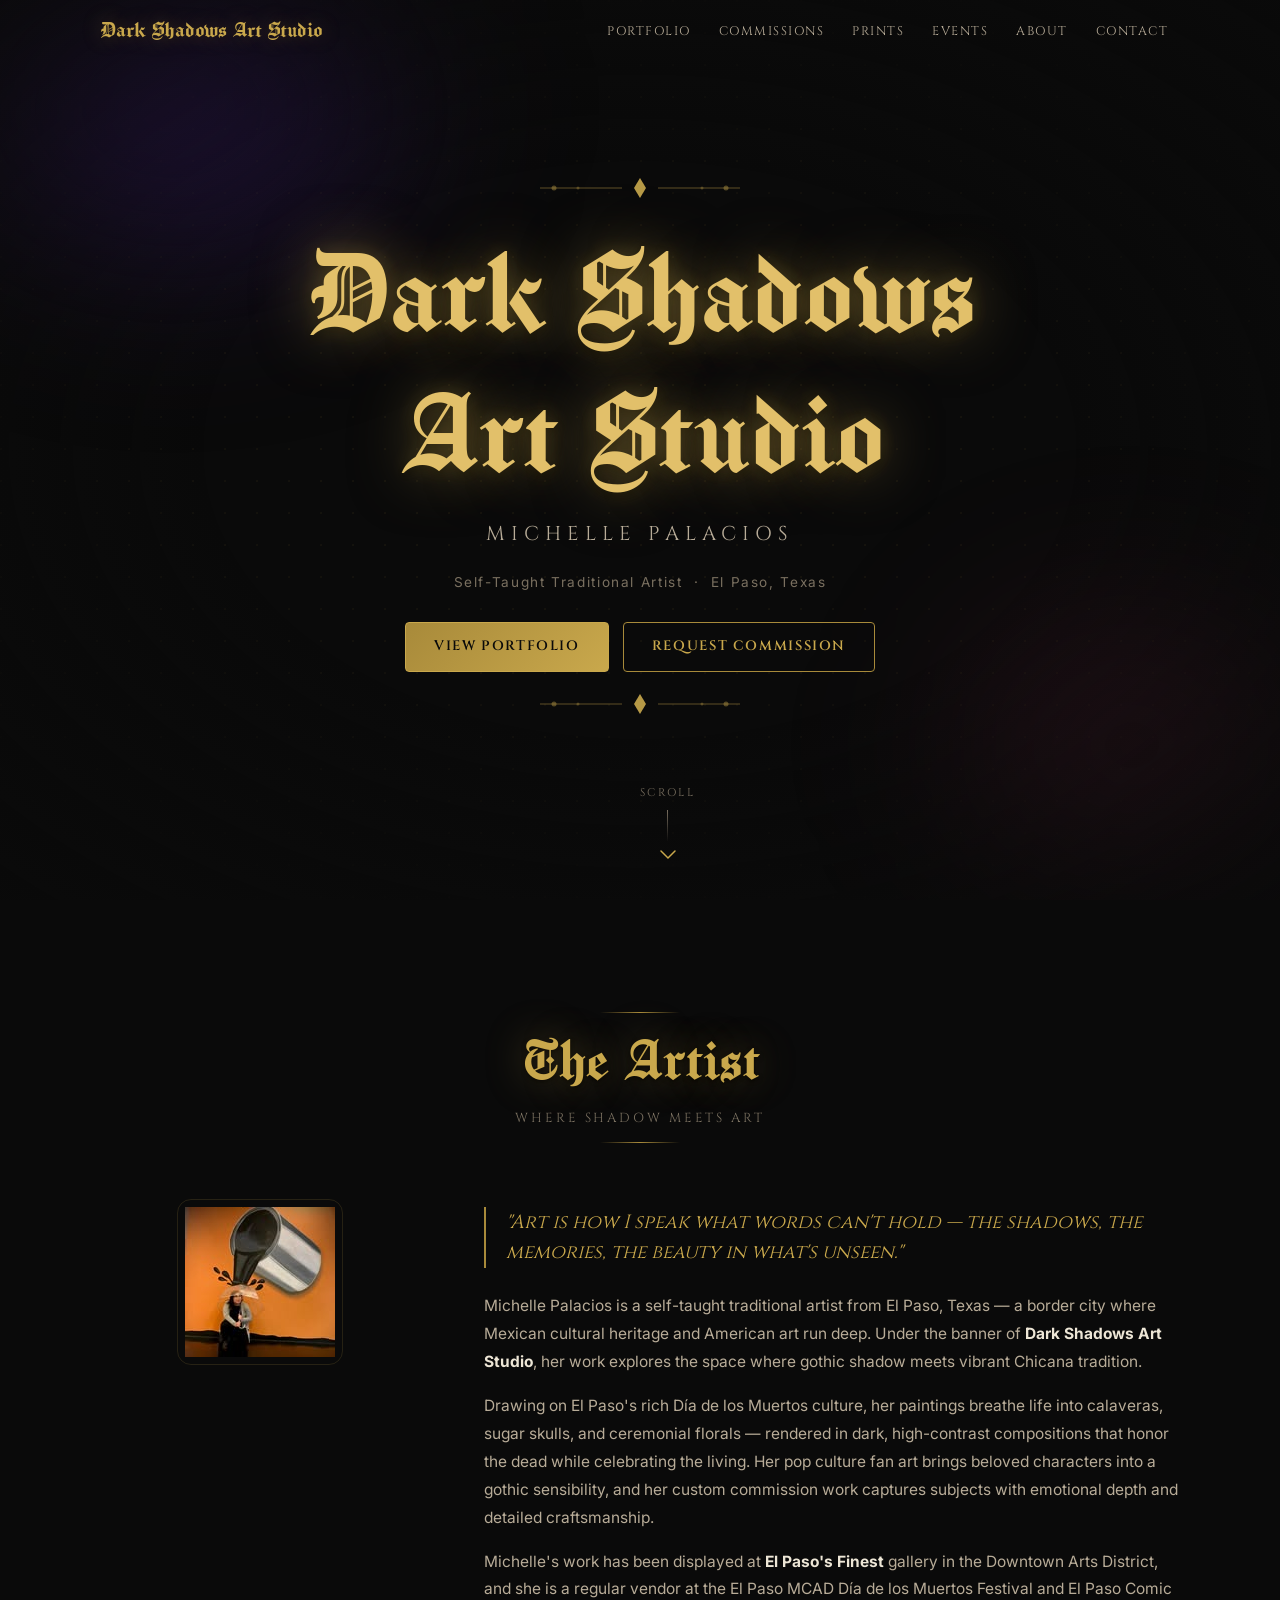
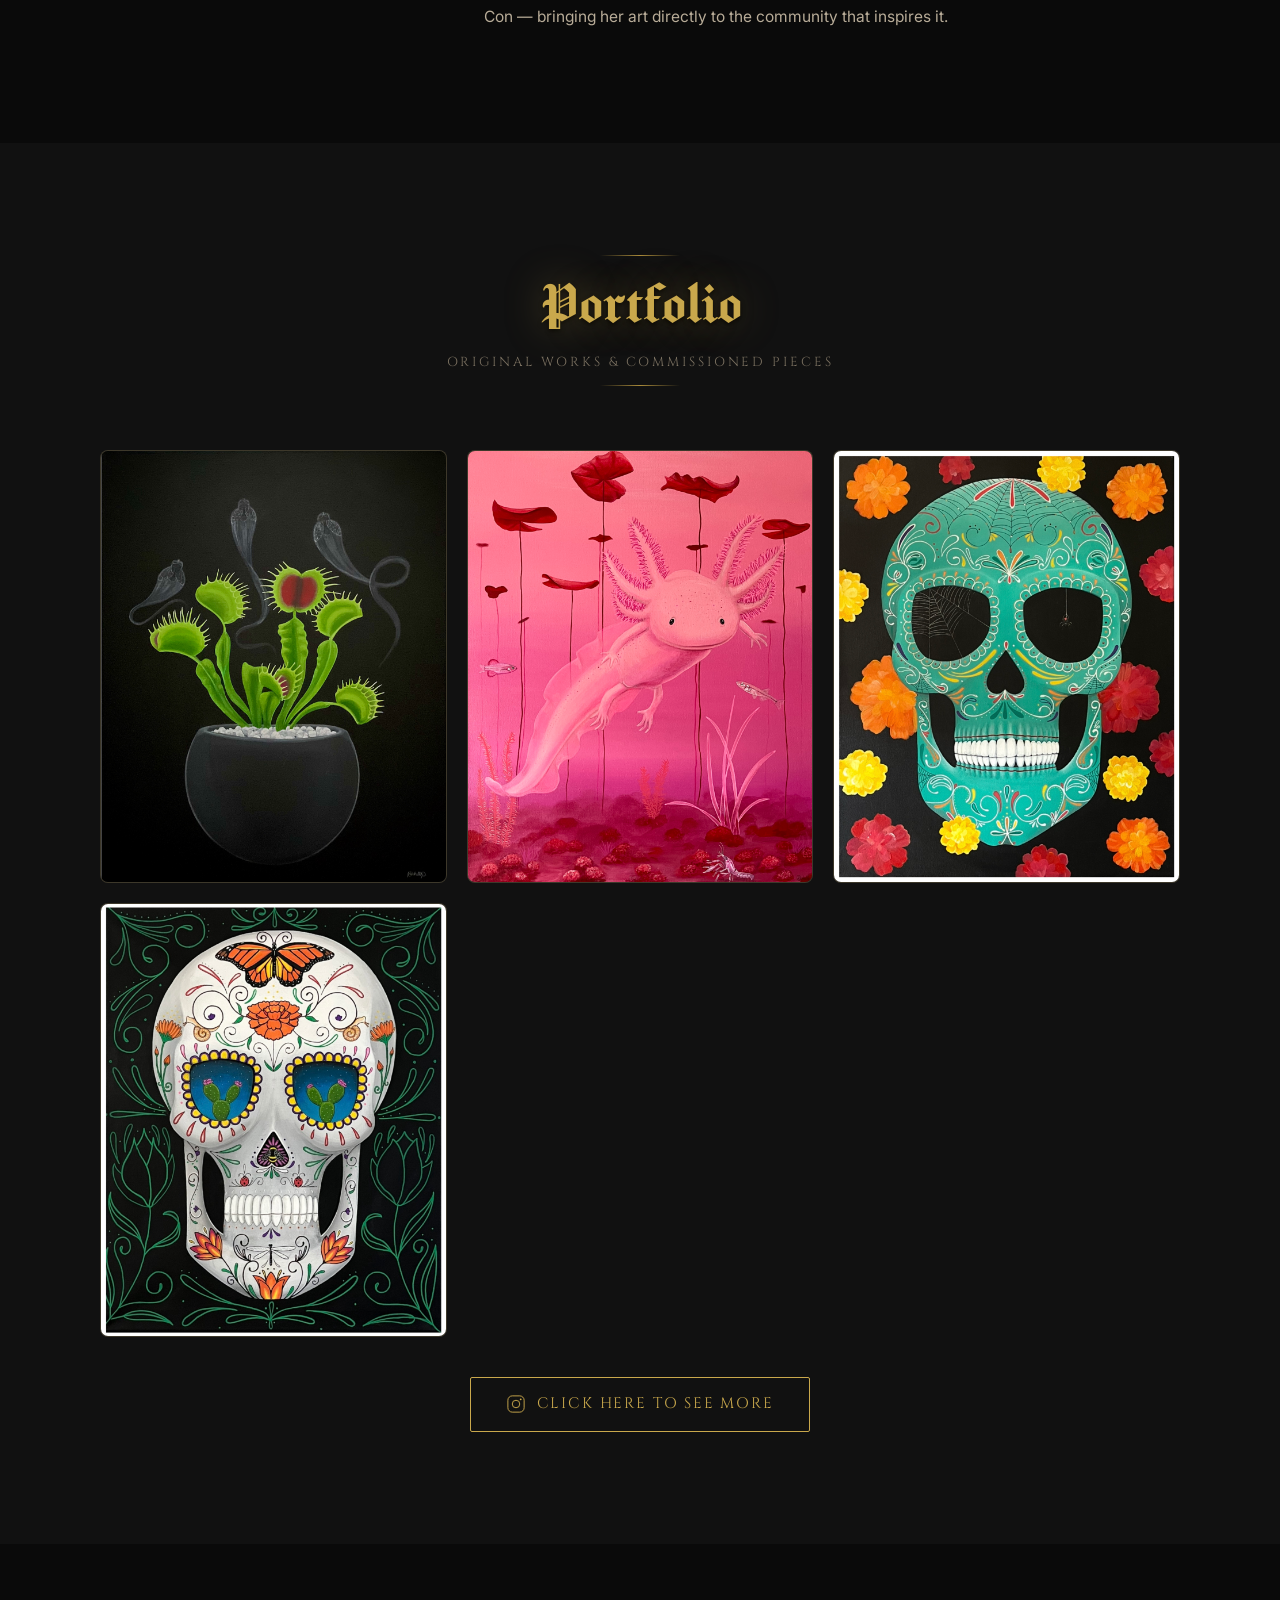
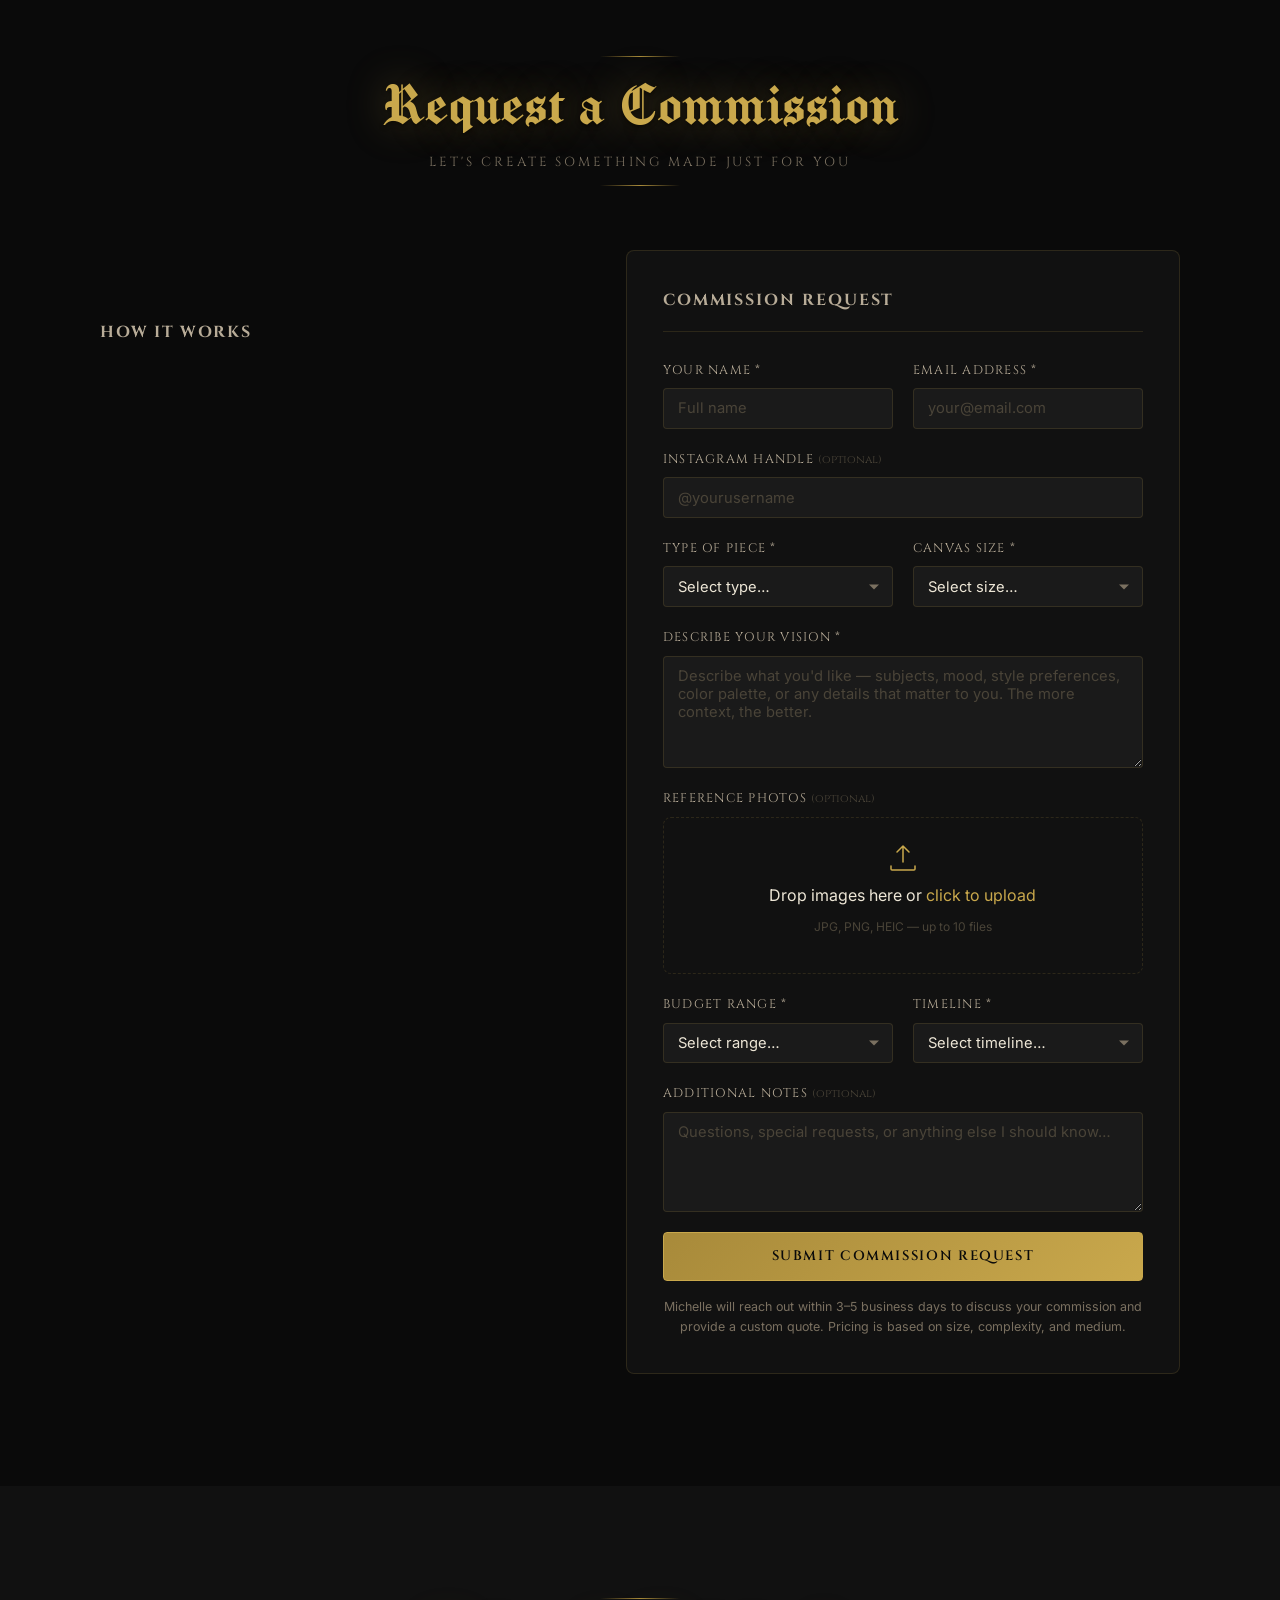
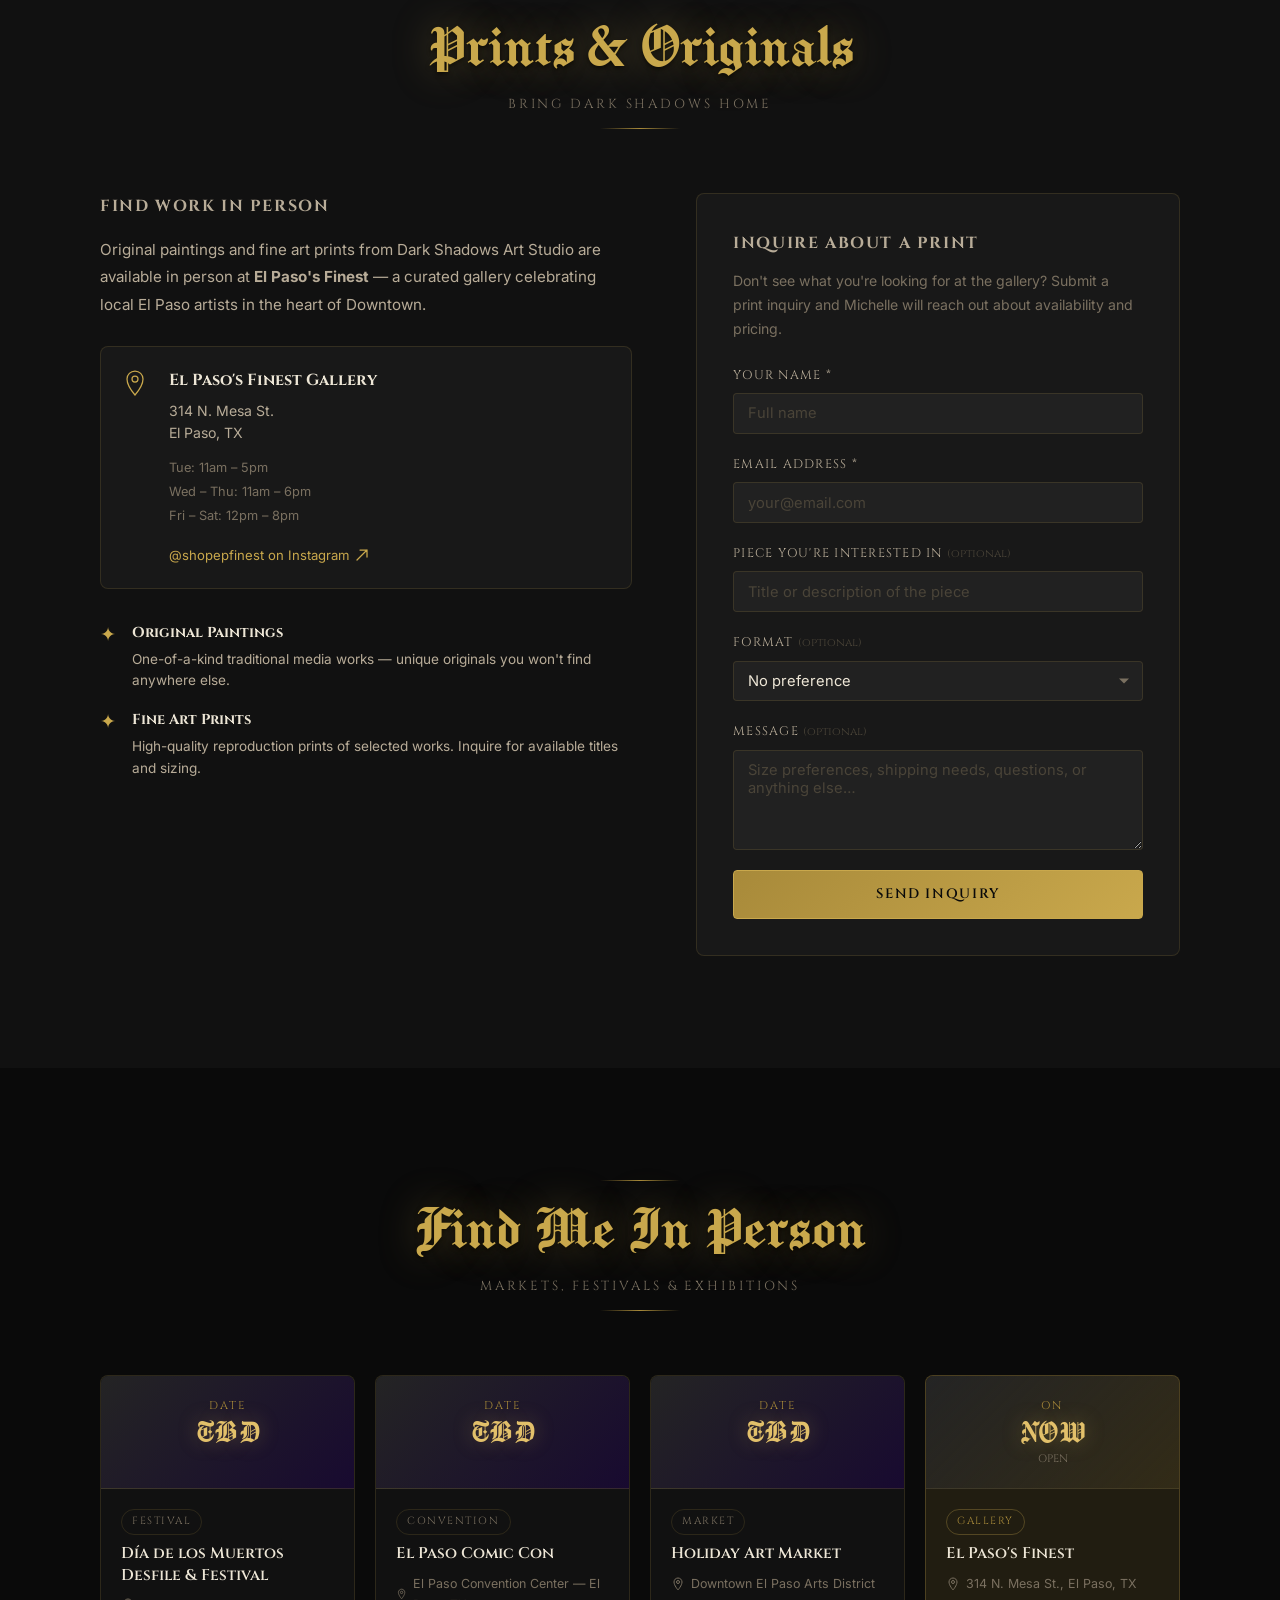
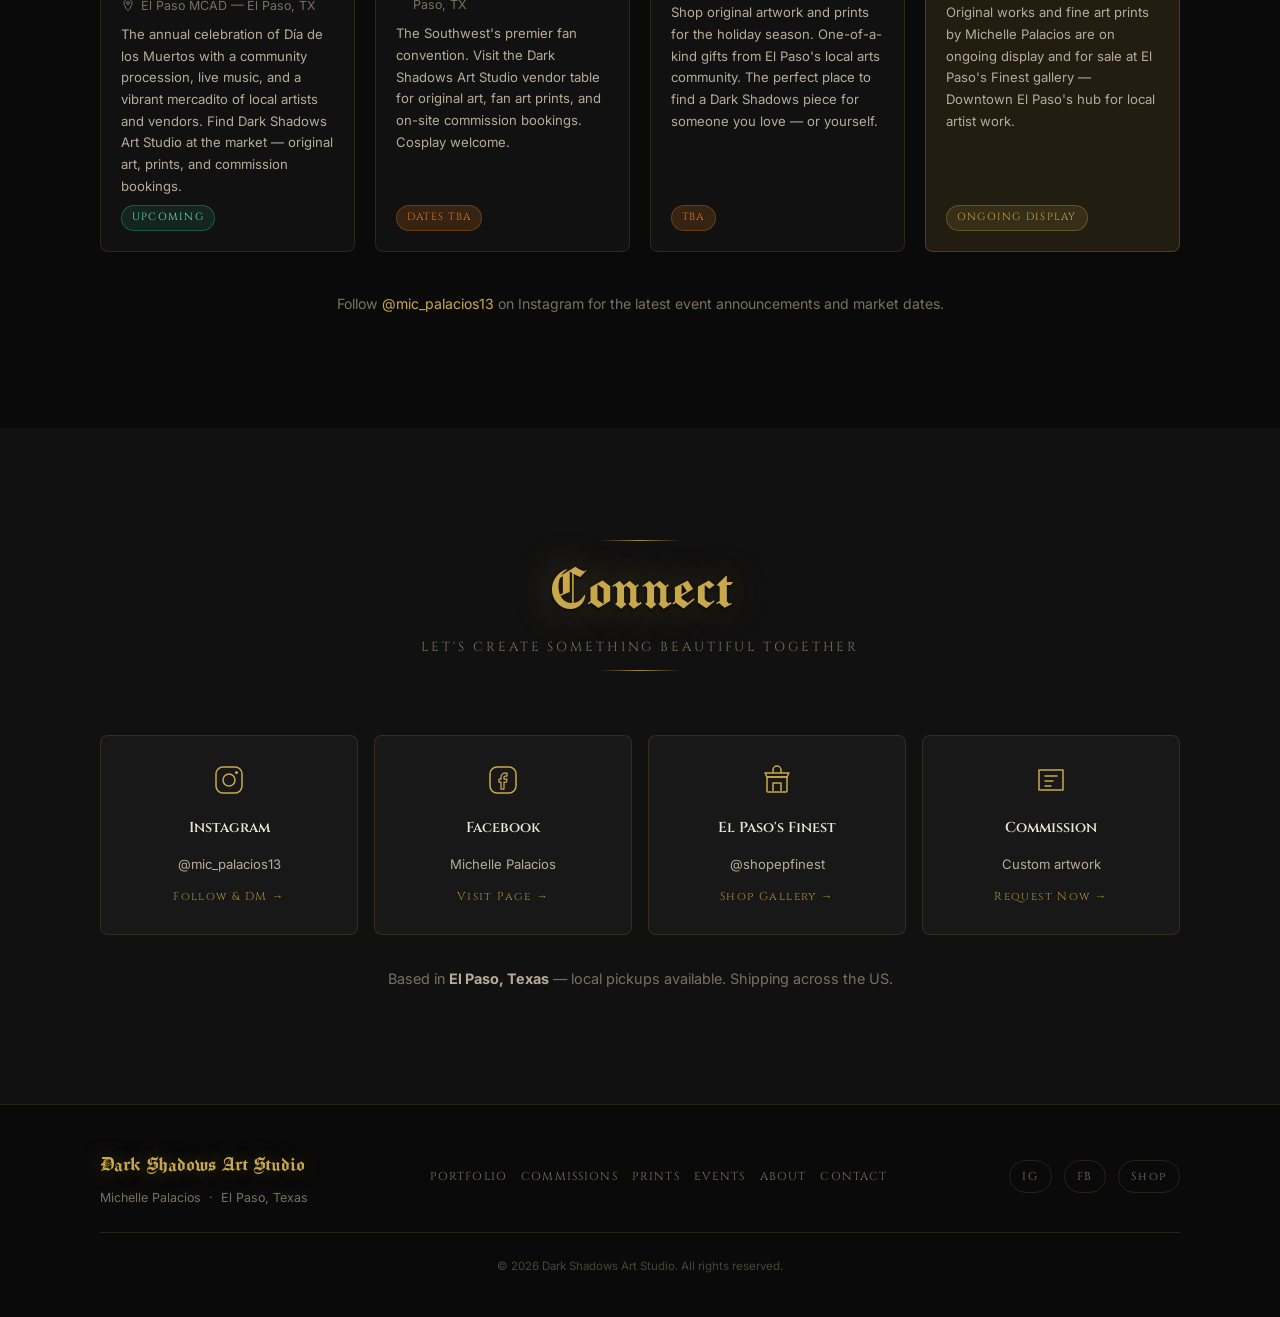
==== commit 87edc698: "feat: add Michelle photo to artist section, remove about tags" ====
--- a/index.html
+++ b/index.html
@@ -119,18 +119,7 @@
 
         <div class="about-grid">
           <div class="about-photo-wrap">
-            <!-- Replace the placeholder below with a real artist photo:
-                 <img src="images/michelle-palacios.jpg" alt="Michelle Palacios in her studio" class="about-photo">
-            -->
-            <div class="about-photo-placeholder" aria-label="Artist portrait — photo coming soon">
-              <div class="about-photo-inner">
-                <svg width="64" height="64" viewBox="0 0 64 64" fill="none" xmlns="http://www.w3.org/2000/svg" aria-hidden="true">
-                  <circle cx="32" cy="24" r="14" stroke="#c9a84c" stroke-width="1" stroke-opacity="0.6"/>
-                  <path d="M8 56c0-13.255 10.745-24 24-24s24 10.745 24 24" stroke="#c9a84c" stroke-width="1" stroke-opacity="0.6"/>
-                </svg>
-                <p>Photo Coming Soon</p>
-              </div>
-            </div>
+            <img src="images/Michelle.jpg" alt="Michelle Palacios — Dark Shadows Art Studio" class="about-photo">
             <div class="about-photo-frame" aria-hidden="true"></div>
           </div>
 
@@ -147,14 +136,7 @@
               <p>Michelle's work has been displayed at <strong>El Paso's Finest</strong> gallery in the Downtown Arts District, and she is a regular vendor at the El Paso MCAD Día de los Muertos Festival and El Paso Comic Con — bringing her art directly to the community that inspires it.</p>
             </div>
 
-            <ul class="about-tags" role="list" aria-label="Art specialties">
-              <li>Día de los Muertos</li>
-              <li>Gothic Originals</li>
-              <li>Fan Art</li>
-              <li>Custom Portraits</li>
-              <li>Traditional Media</li>
-              <li>El Paso, TX</li>
-            </ul>
+            <!-- Tags removed per client request -->
           </div>
         </div>
       </div>
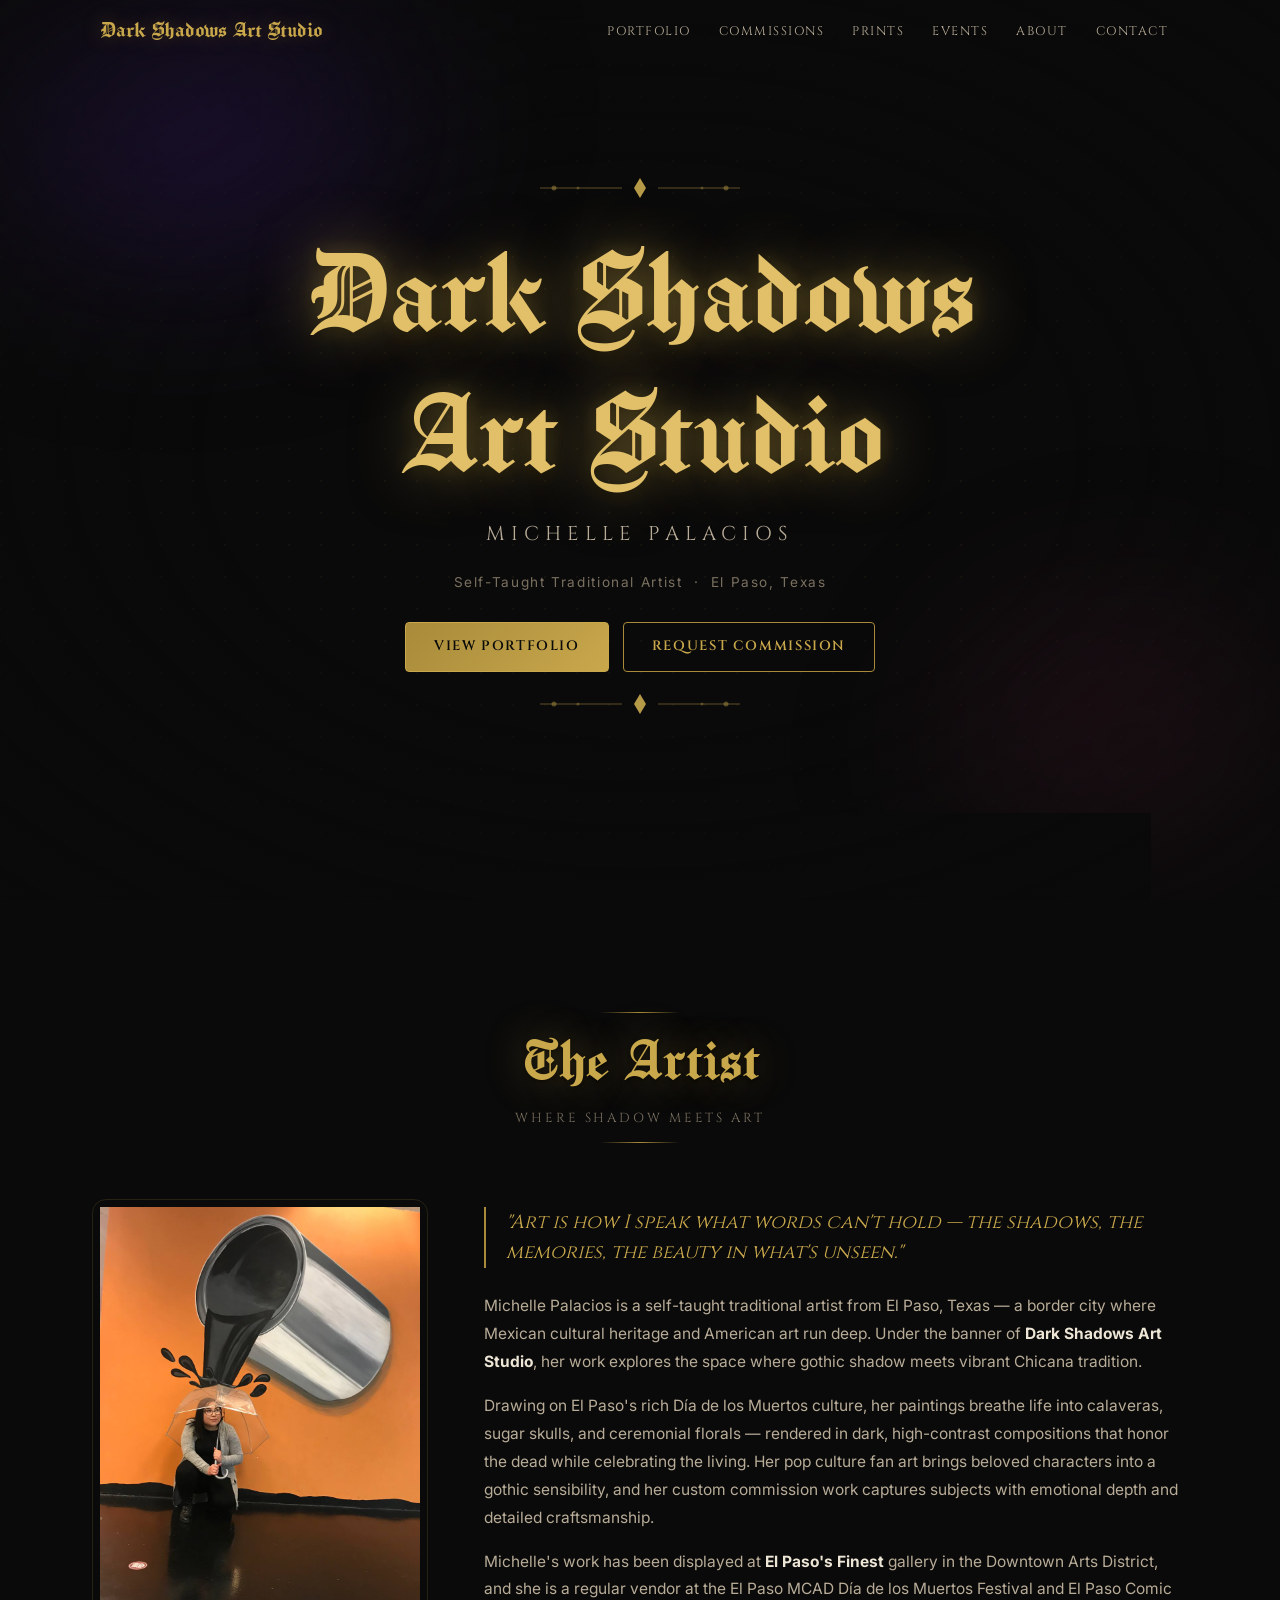
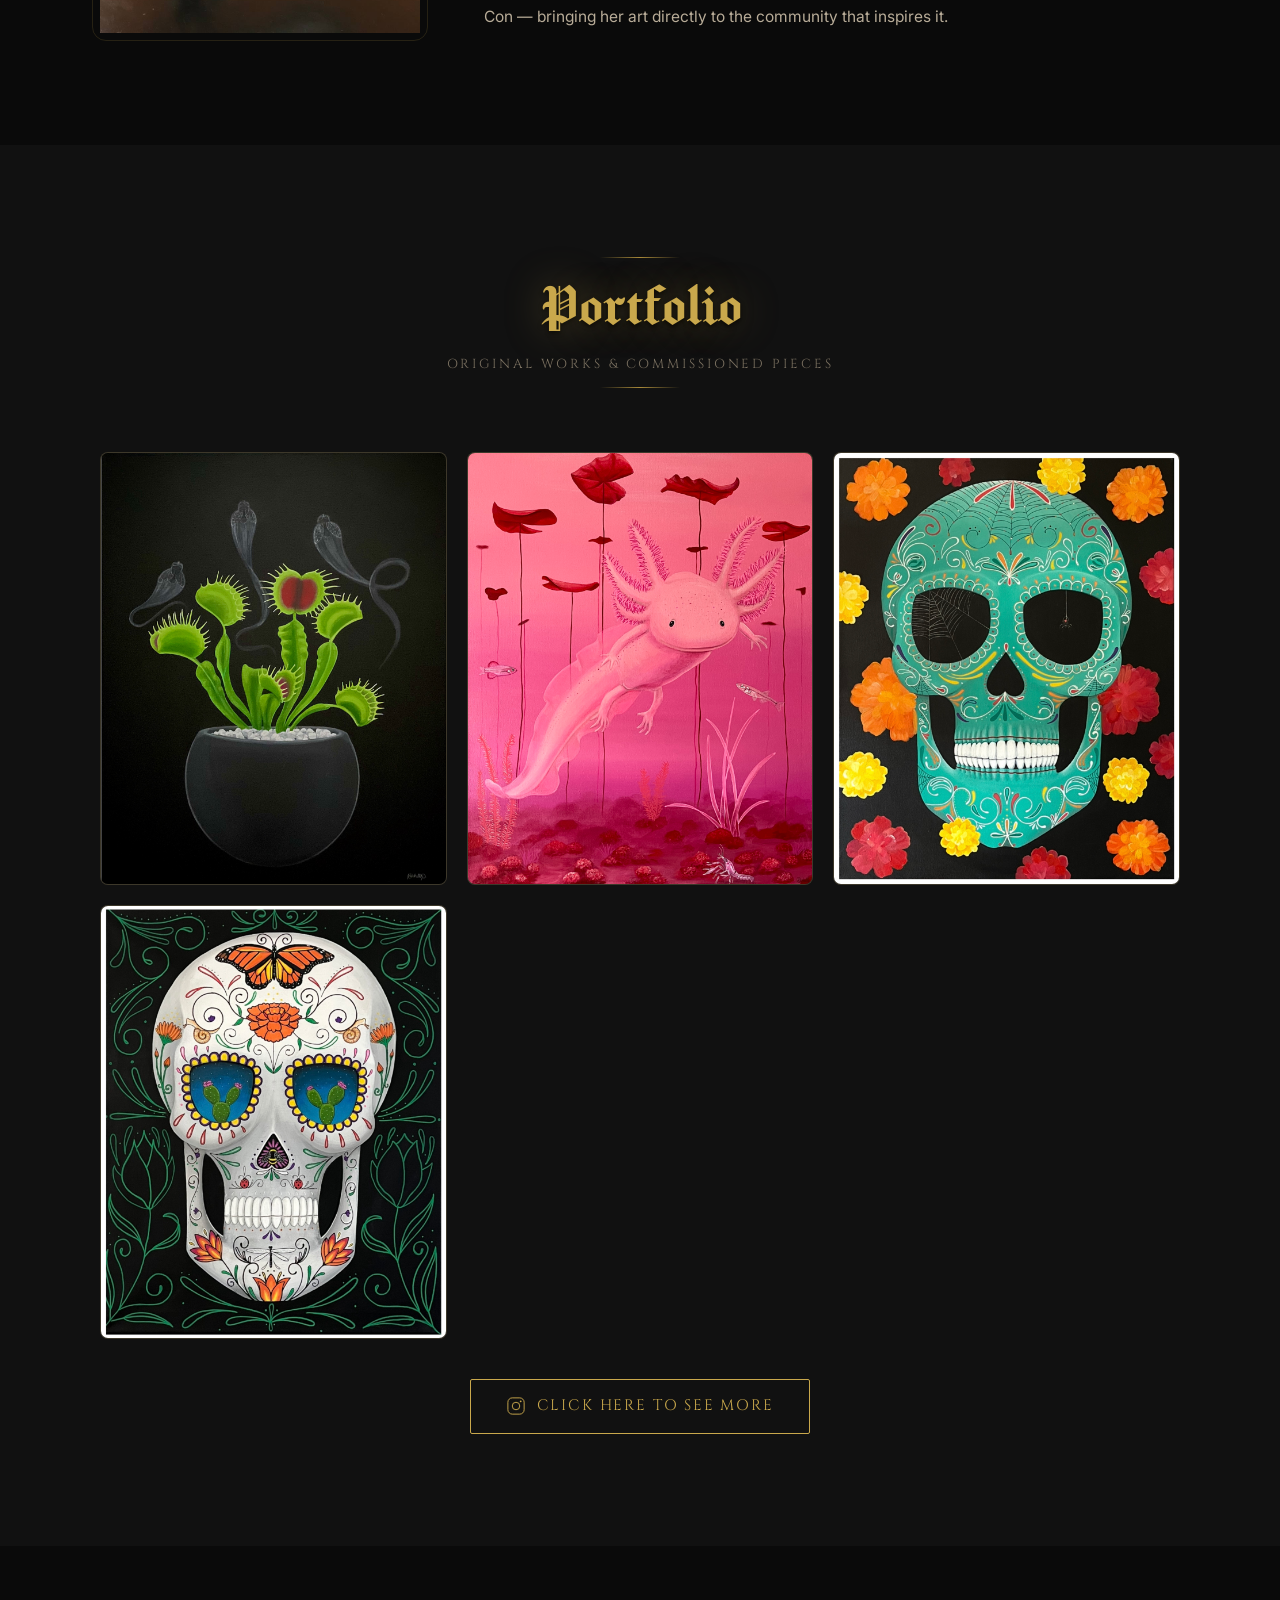
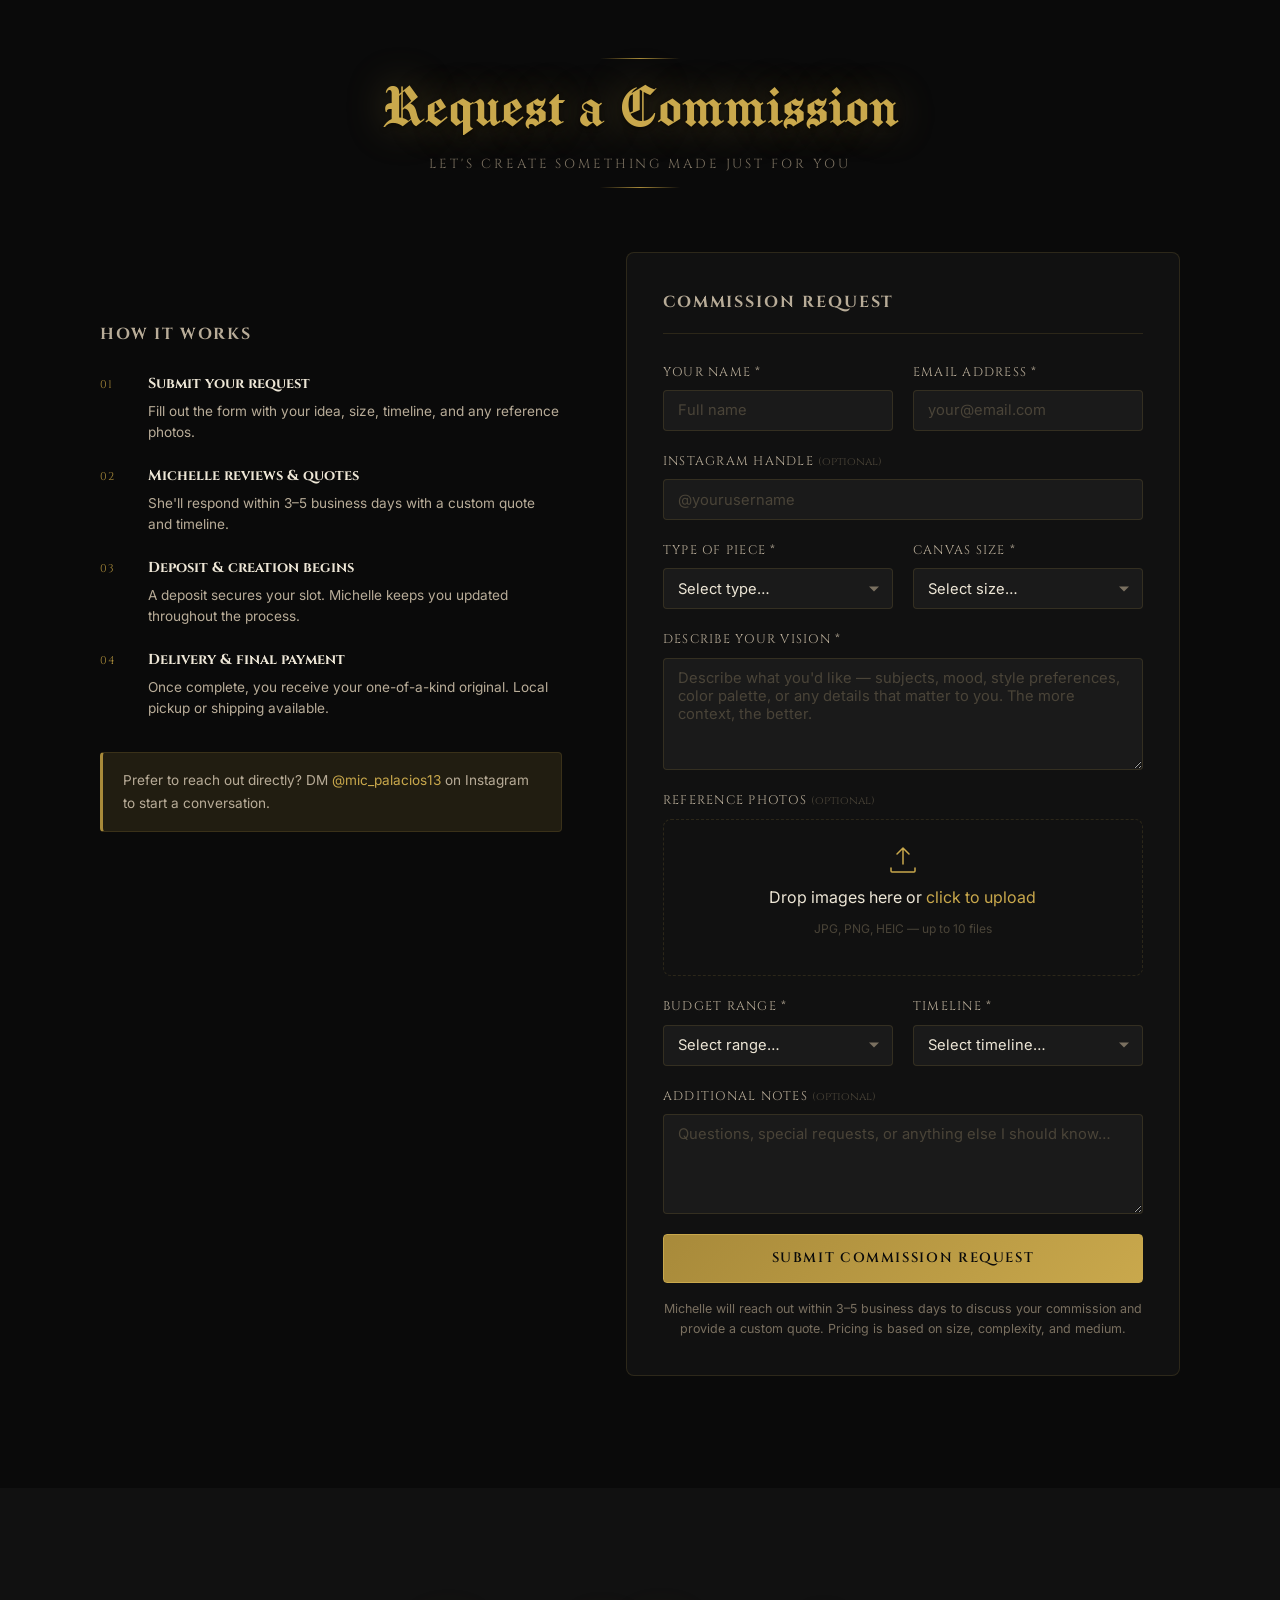
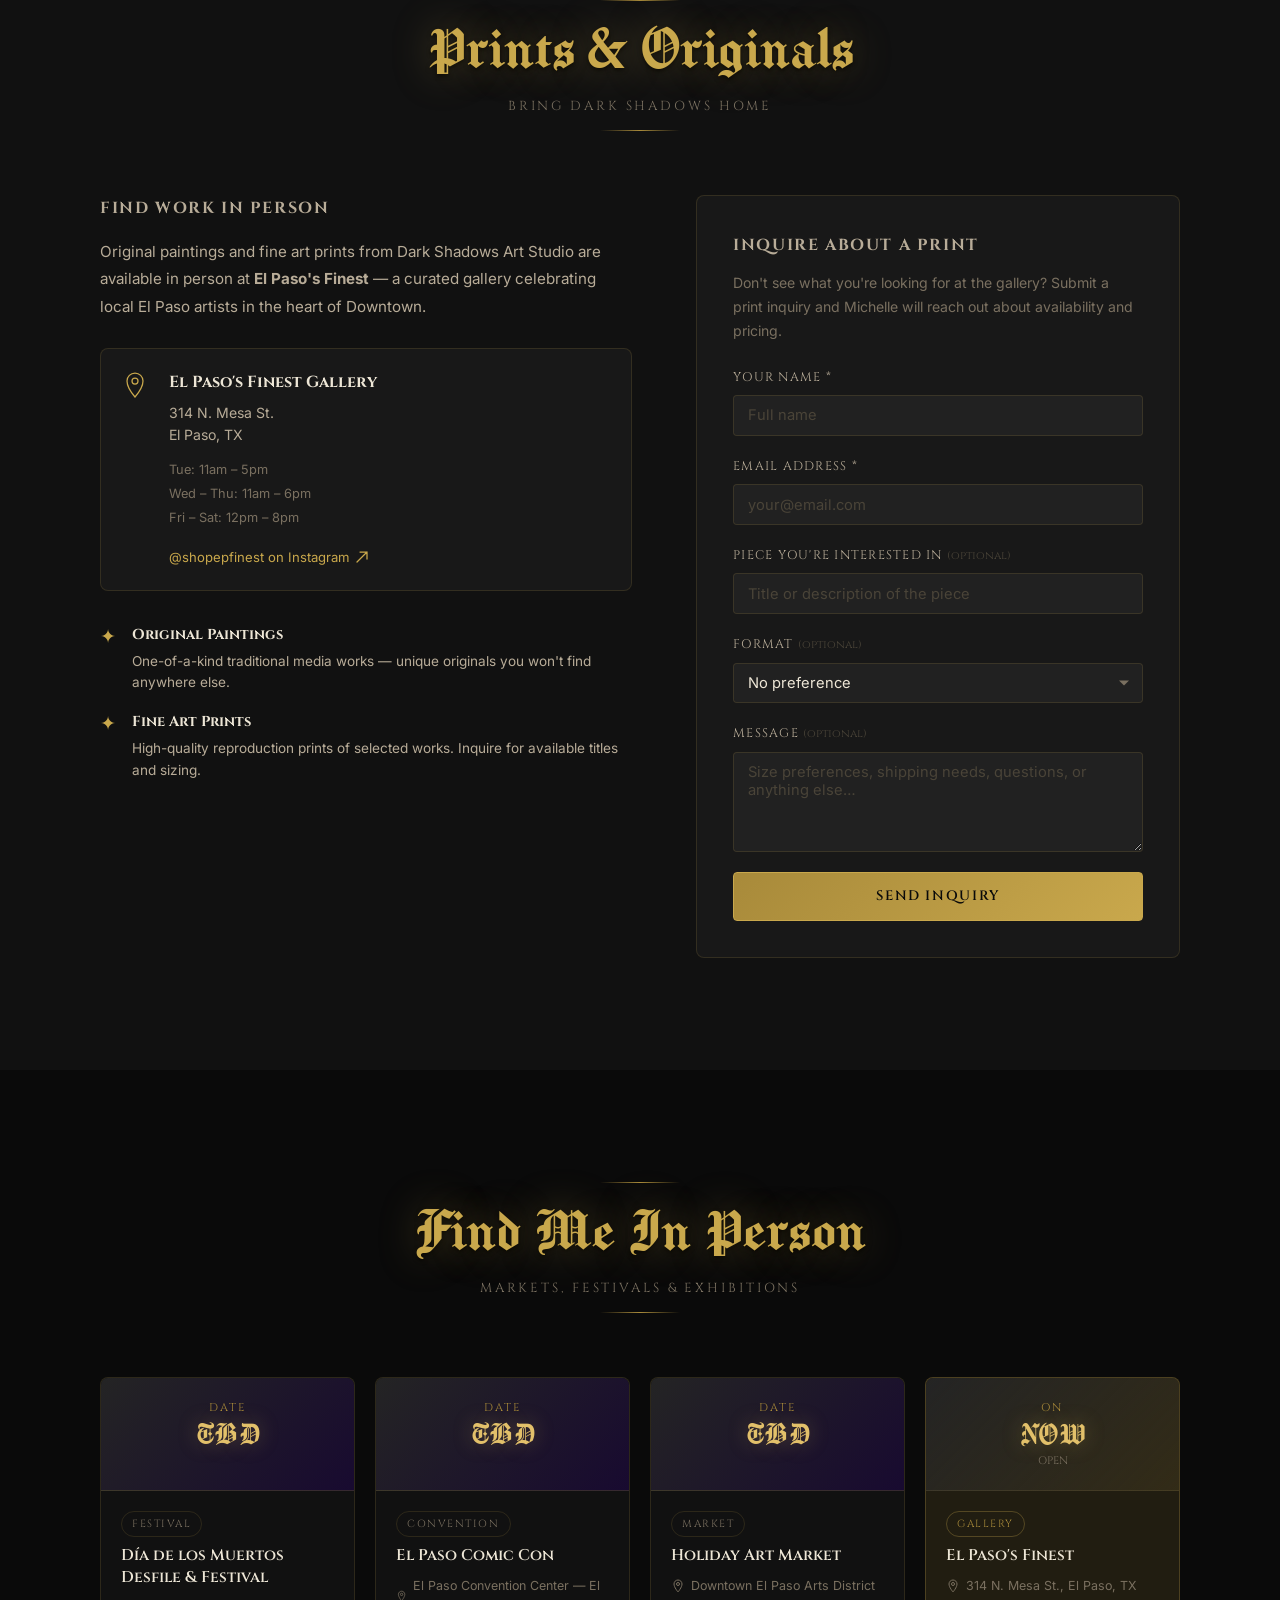
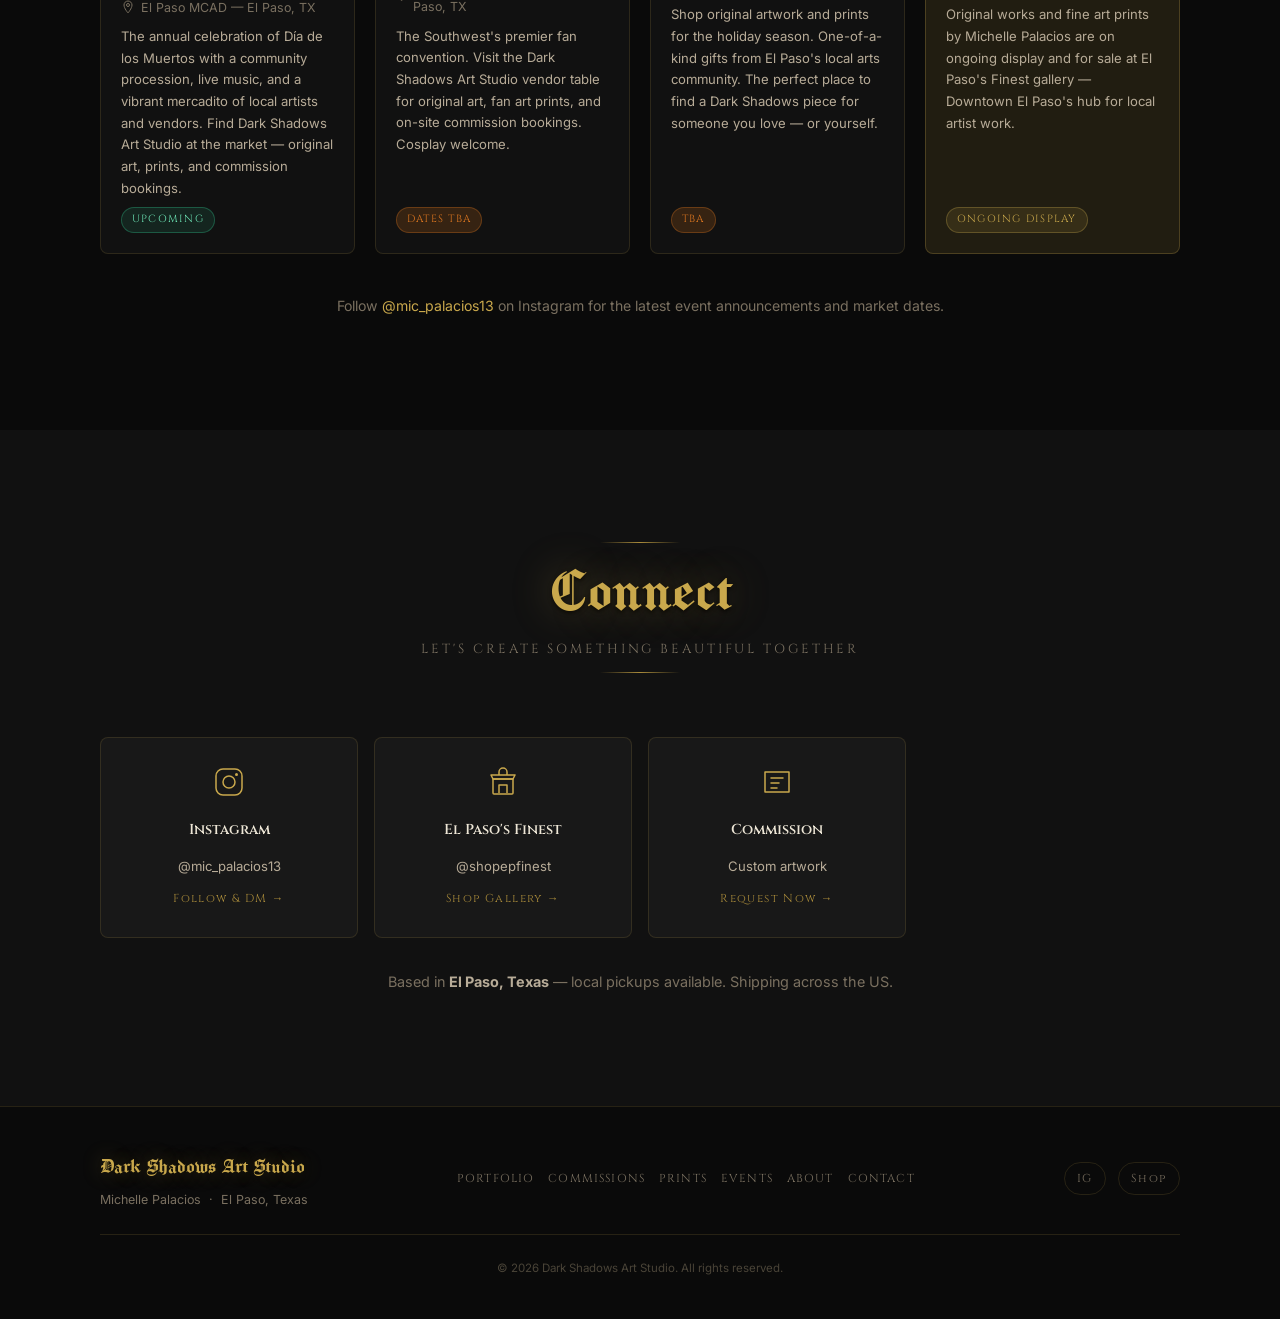
==== commit bd844e25: "Update: new artist photo, remove scroll/Facebook, wire commission + print forms to email" ====
--- a/index.html
+++ b/index.html
@@ -96,13 +96,6 @@
         </div>
       </div>
 
-      <a href="#about" class="hero-scroll" aria-label="Scroll down">
-        <span class="hero-scroll-text">Scroll</span>
-        <div class="hero-scroll-line" aria-hidden="true"></div>
-        <svg class="hero-scroll-arrow" width="16" height="10" viewBox="0 0 16 10" fill="none" aria-hidden="true">
-          <path d="M1 1L8 8L15 1" stroke="#c9a84c" stroke-width="1.5" stroke-linecap="round"/>
-        </svg>
-      </a>
     </section>
 
     <!-- ============================================================
@@ -237,7 +230,11 @@
               The JavaScript will intercept the submit and show a success modal —
               remove the JS handler in script.js to use native Formspree submission.
             -->
-            <form id="commission-form" novalidate aria-label="Commission request form">
+            <form id="commission-form" action="https://formsubmit.co/Artist.micpalacios13@gmail.com" method="POST" novalidate aria-label="Commission request form">
+              <input type="hidden" name="_subject" value="New Commission Request - Dark Shadows Art Studio">
+              <input type="hidden" name="_captcha" value="false">
+              <input type="hidden" name="_template" value="table">
+              <input type="hidden" name="_next" value="https://contrerashector0-tech.github.io/mic-palacios-art/#commission">
               <h3 class="form-title">Commission Request</h3>
 
               <div class="form-row">
@@ -426,7 +423,11 @@
             <h3>Inquire About a Print</h3>
             <p>Don't see what you're looking for at the gallery? Submit a print inquiry and Michelle will reach out about availability and pricing.</p>
 
-            <form id="prints-form" novalidate aria-label="Print inquiry form">
+            <form id="prints-form" action="https://formsubmit.co/Artist.micpalacios13@gmail.com" method="POST" novalidate aria-label="Print inquiry form">
+              <input type="hidden" name="_subject" value="New Print Inquiry - Dark Shadows Art Studio">
+              <input type="hidden" name="_captcha" value="false">
+              <input type="hidden" name="_template" value="table">
+              <input type="hidden" name="_next" value="https://contrerashector0-tech.github.io/mic-palacios-art/#prints">
               <div class="form-group">
                 <label for="p-name">Your Name <span aria-hidden="true">*</span><span class="sr-only">(required)</span></label>
                 <input type="text" id="p-name" name="name" required autocomplete="name" placeholder="Full name">
@@ -595,17 +596,6 @@
             <span class="contact-card-cta">Follow &amp; DM →</span>
           </a>
 
-          <a href="https://www.facebook.com/michelle.palacios.71/" target="_blank" rel="noopener noreferrer" class="contact-card" aria-label="Find on Facebook: Michelle Palacios">
-            <div class="contact-card-icon" aria-hidden="true">
-              <svg width="32" height="32" viewBox="0 0 32 32" fill="none" xmlns="http://www.w3.org/2000/svg">
-                <rect x="3" y="3" width="26" height="26" rx="7" stroke="#c9a84c" stroke-width="1.5"/>
-                <path d="M20 12h-2a1 1 0 00-1 1v2h3l-.5 3H17v7h-3v-7h-2v-3h2v-2a4 4 0 014-4h2v3z" stroke="#c9a84c" stroke-width="1.25" stroke-linejoin="round"/>
-              </svg>
-            </div>
-            <h3>Facebook</h3>
-            <p>Michelle Palacios</p>
-            <span class="contact-card-cta">Visit Page →</span>
-          </a>
 
           <a href="https://www.instagram.com/shopepfinest/" target="_blank" rel="noopener noreferrer" class="contact-card" aria-label="El Paso's Finest Gallery: @shopepfinest">
             <div class="contact-card-icon" aria-hidden="true">
@@ -664,7 +654,6 @@
 
       <div class="footer-social" aria-label="Social media links">
         <a href="https://www.instagram.com/mic_palacios13/" target="_blank" rel="noopener noreferrer" aria-label="Instagram @mic_palacios13">IG</a>
-        <a href="https://www.facebook.com/michelle.palacios.71/" target="_blank" rel="noopener noreferrer" aria-label="Facebook">FB</a>
         <a href="https://www.instagram.com/shopepfinest/" target="_blank" rel="noopener noreferrer" aria-label="El Paso's Finest Gallery">Shop</a>
       </div>
 
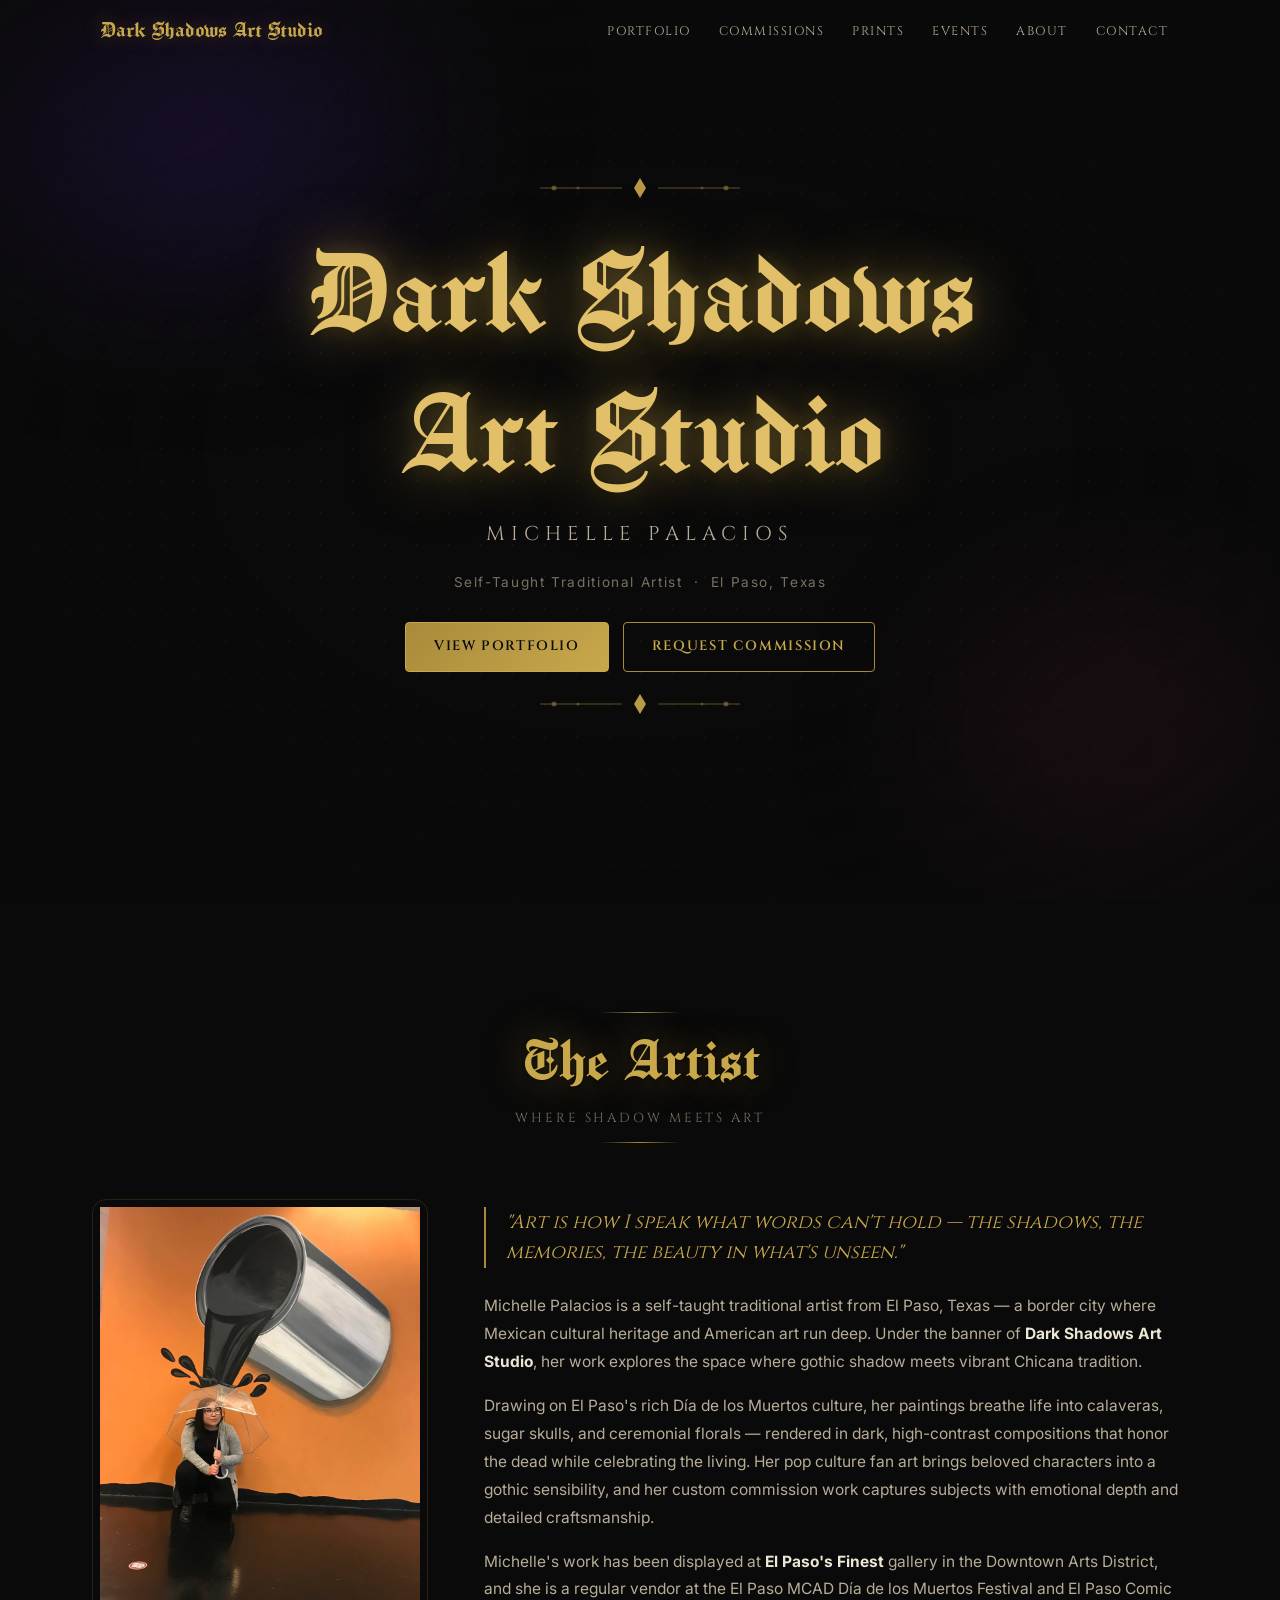
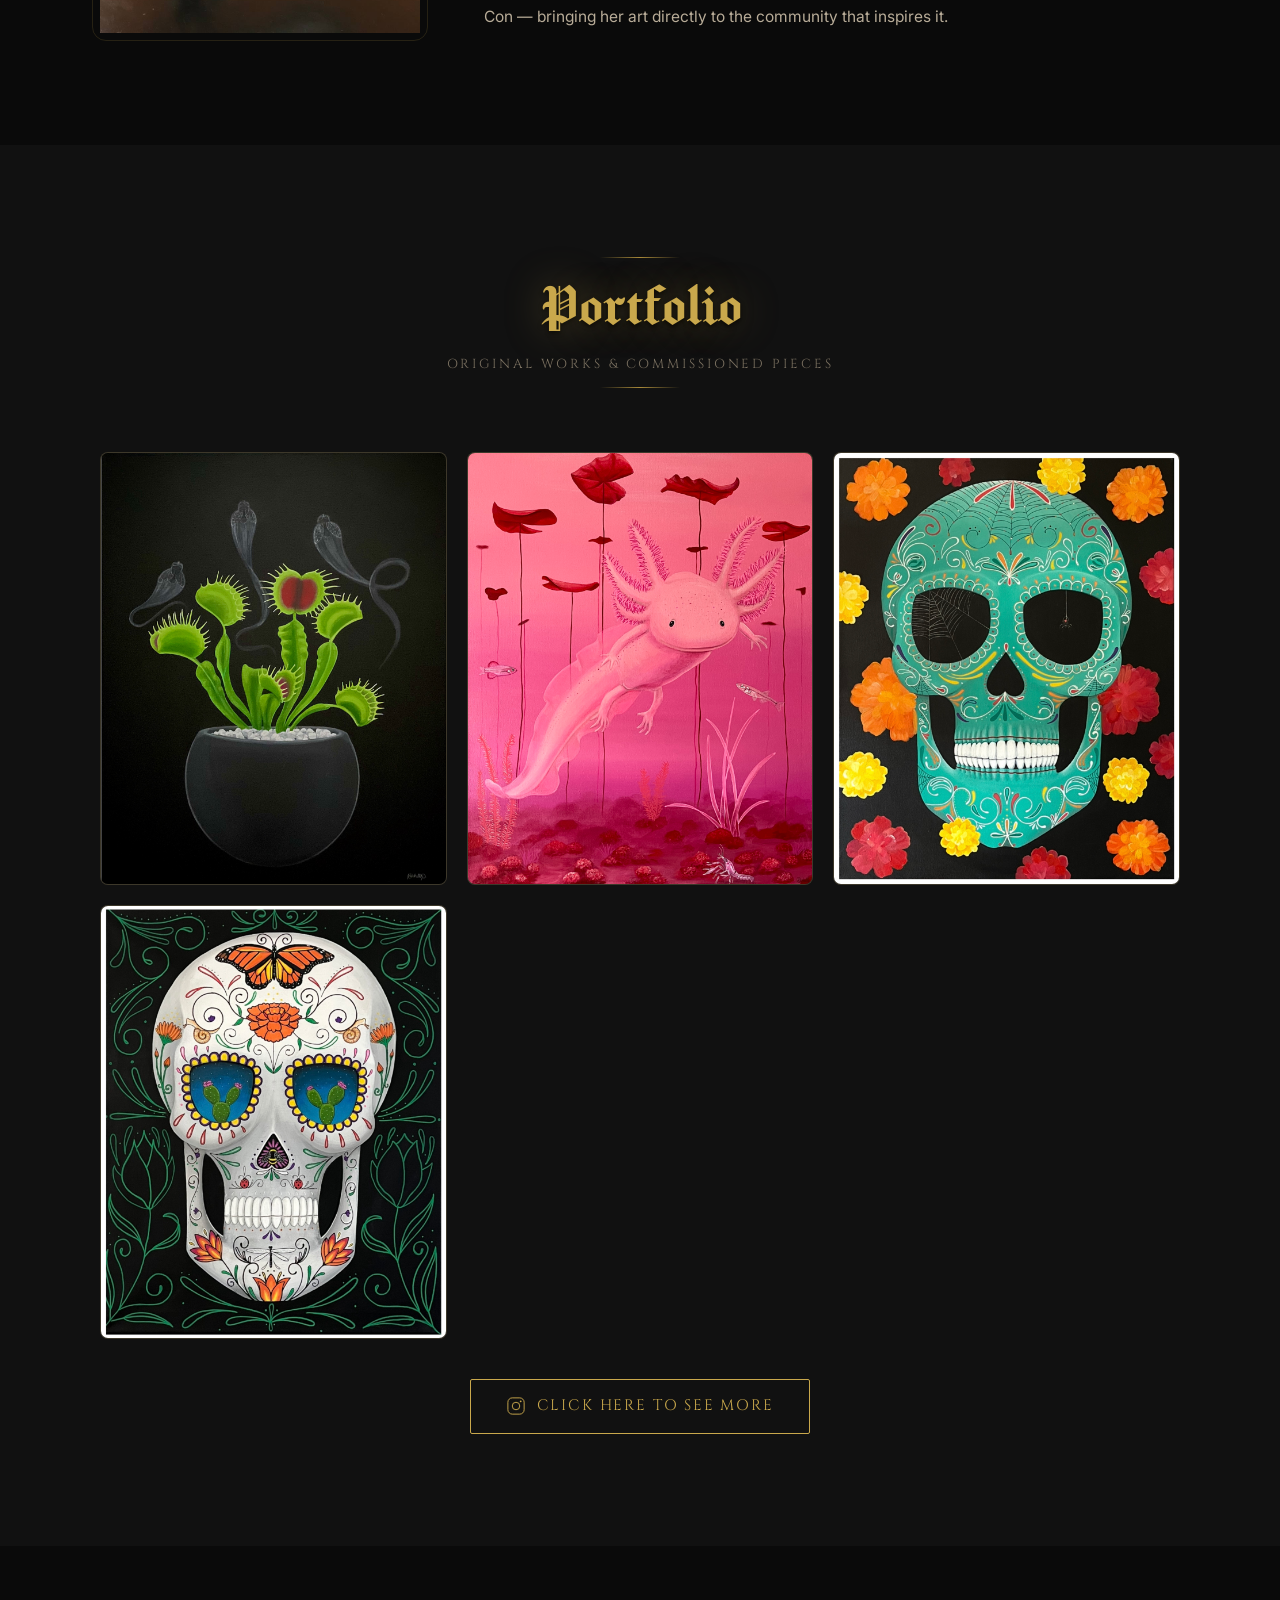
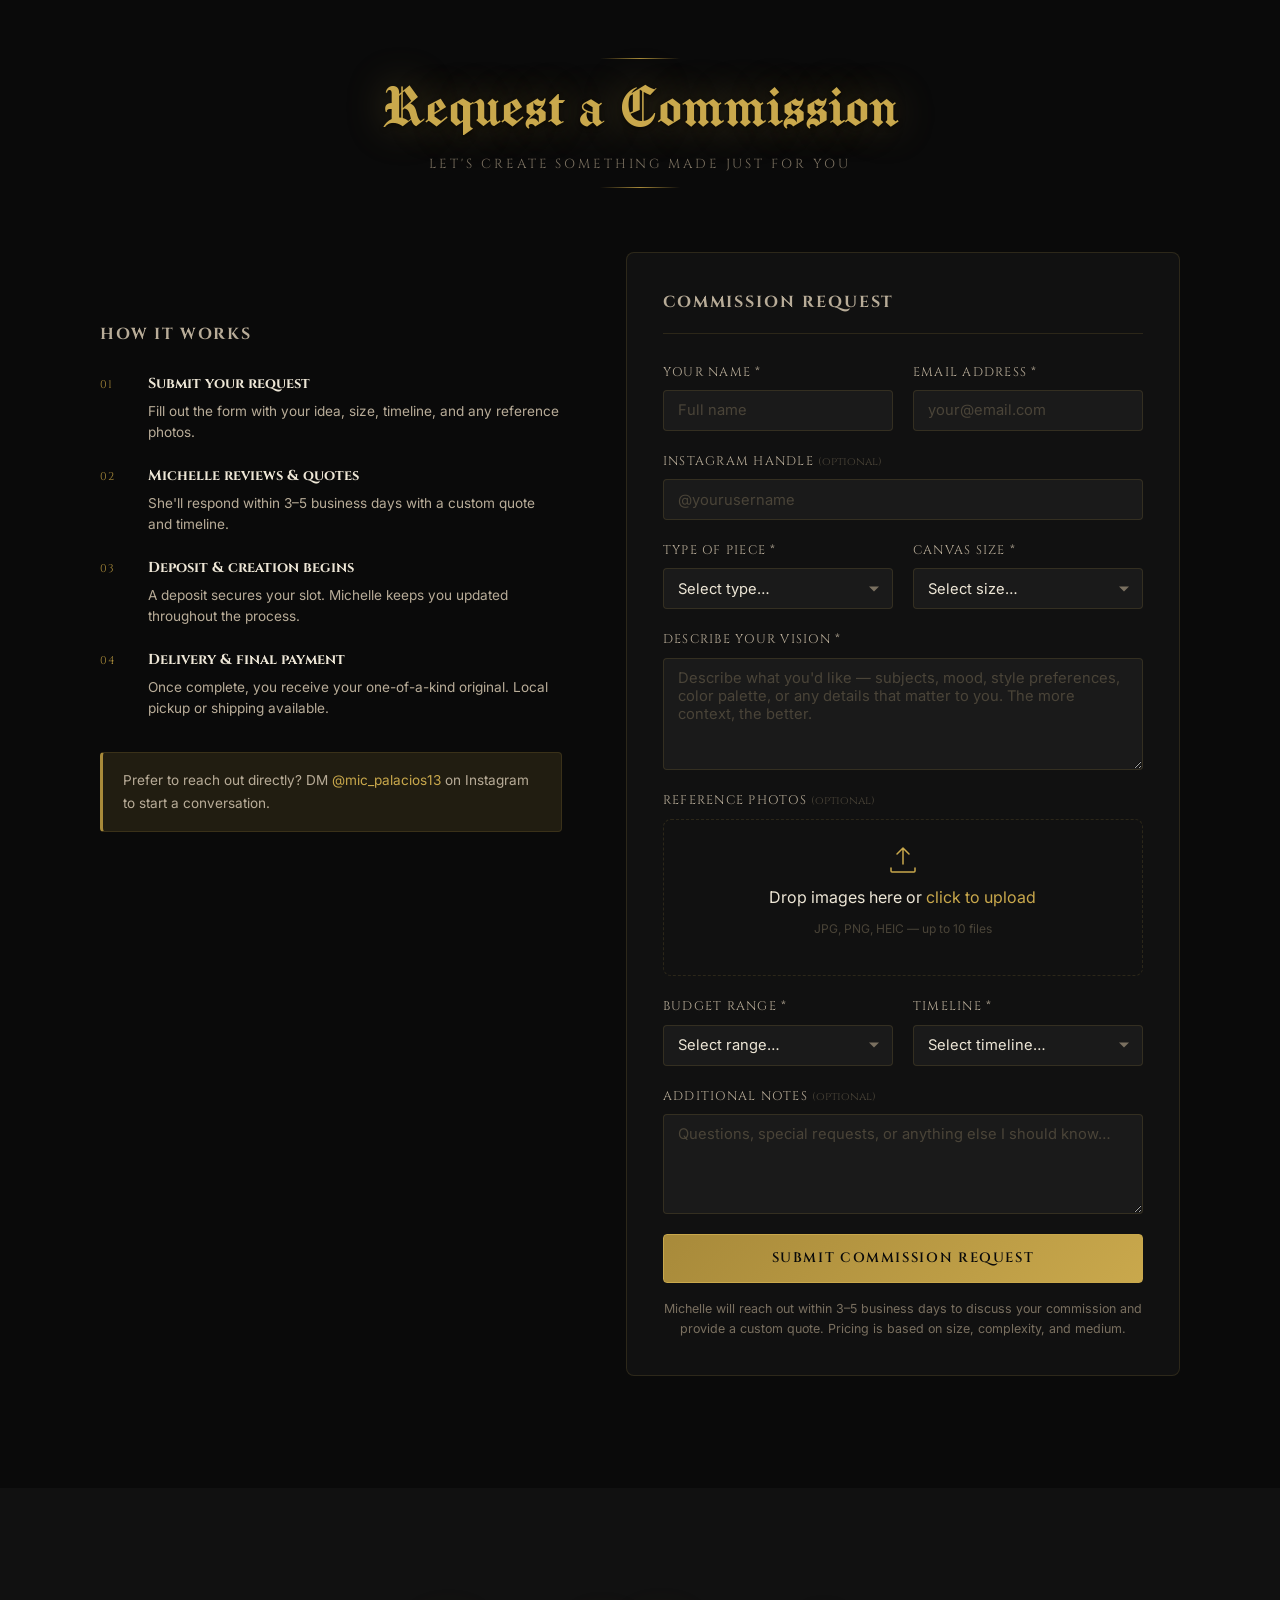
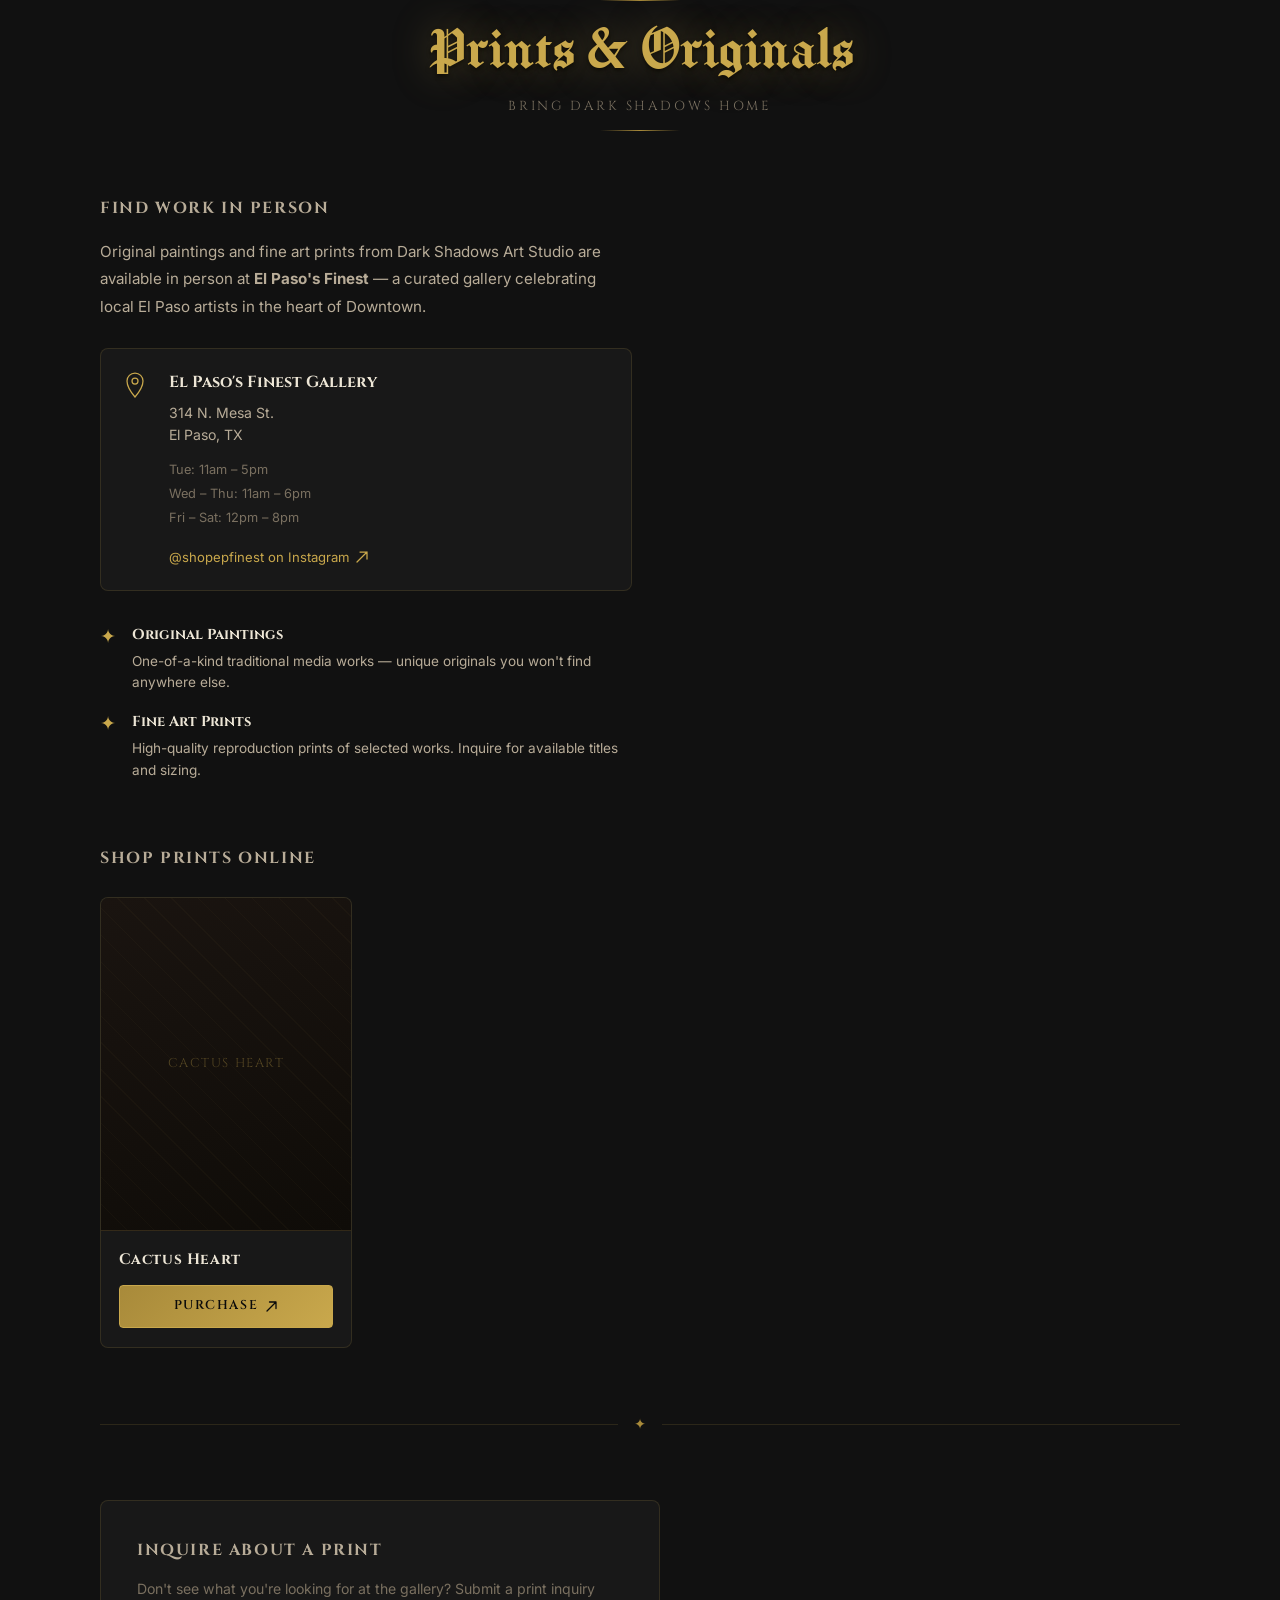
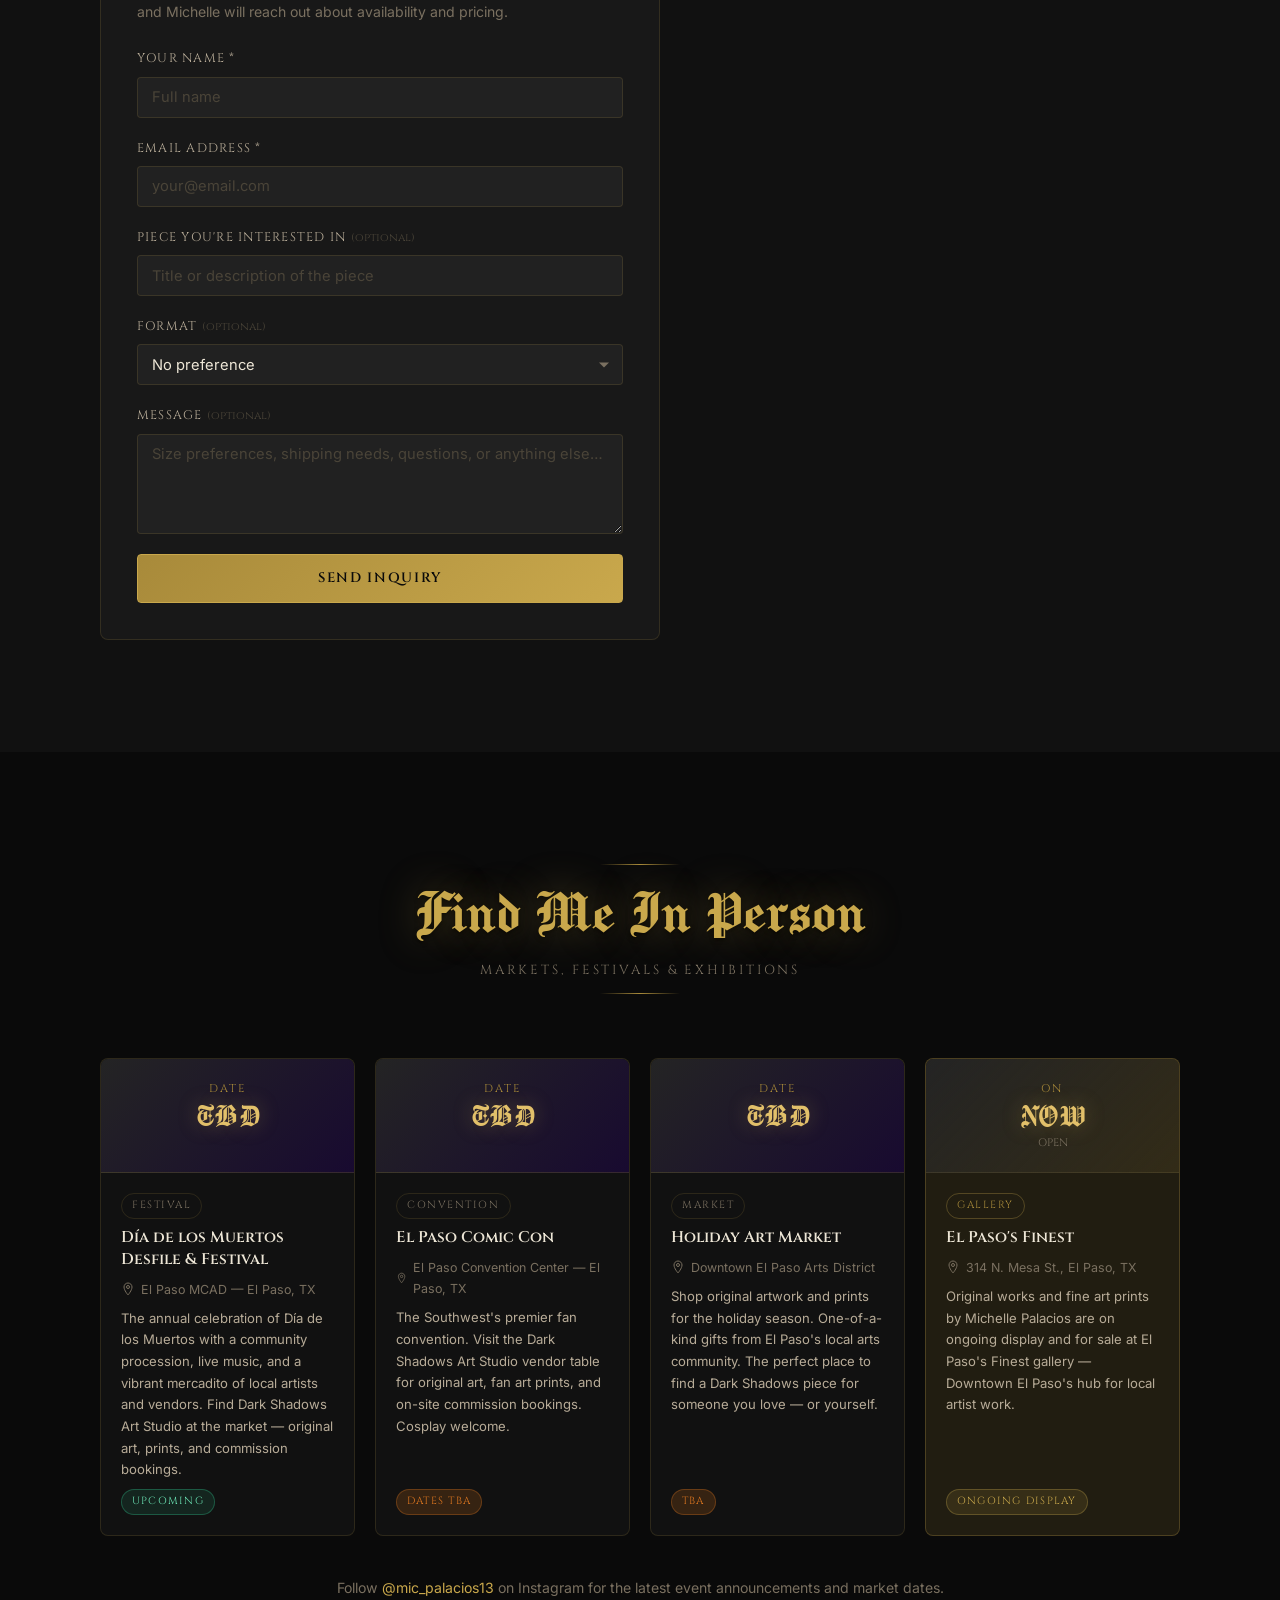
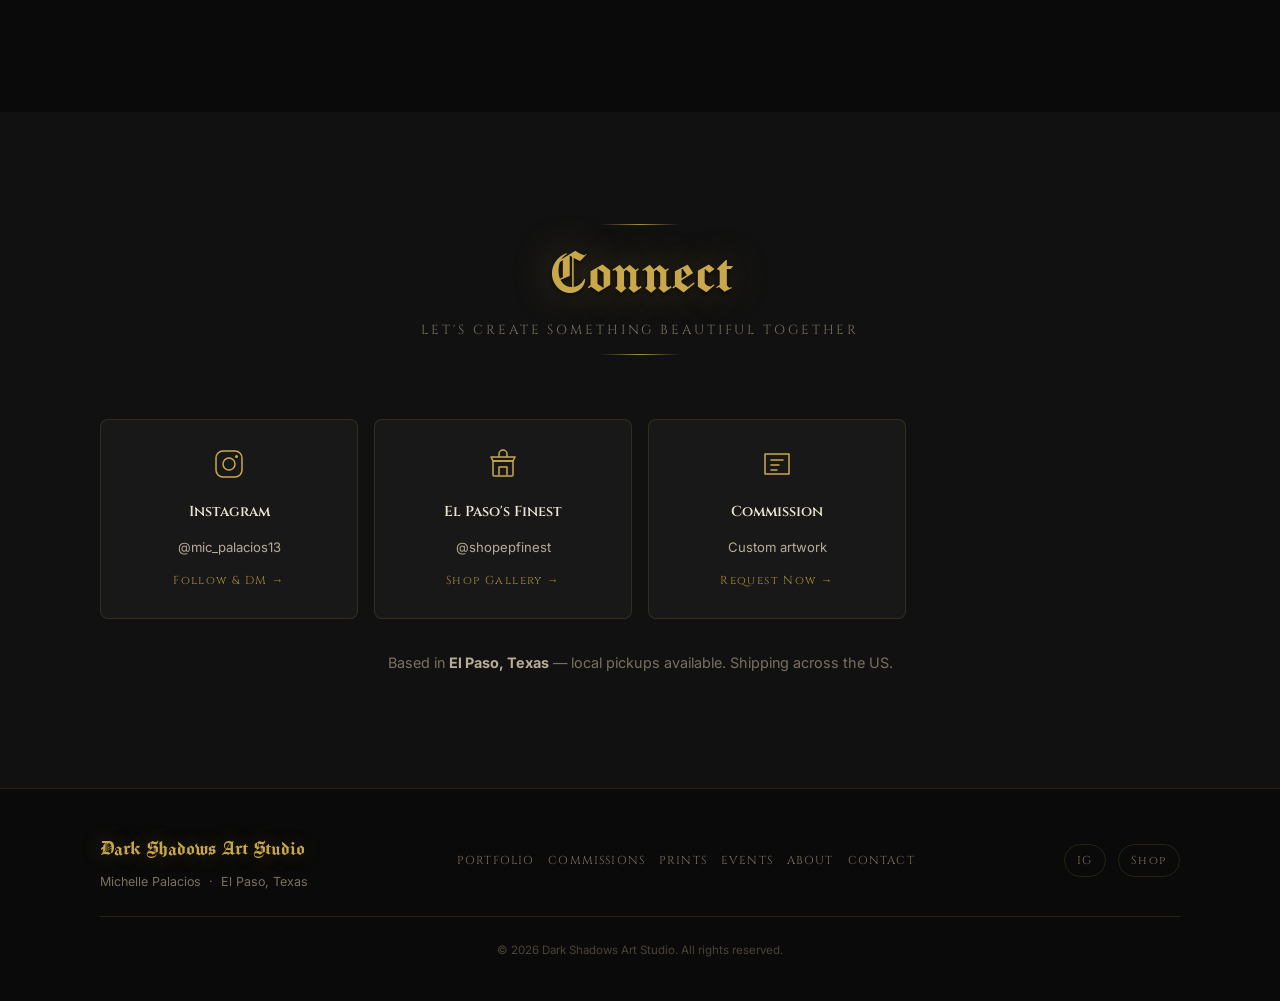
==== commit b6d28083: "feat: add Shop Prints catalog grid with Square checkout integration - Added Shop Prints Online secti" ====
--- a/index.html
+++ b/index.html
@@ -418,47 +418,77 @@
               </div>
             </div>
           </div>
-
-          <div class="prints-inquiry-form">
-            <h3>Inquire About a Print</h3>
-            <p>Don't see what you're looking for at the gallery? Submit a print inquiry and Michelle will reach out about availability and pricing.</p>
-
-            <form id="prints-form" action="https://formsubmit.co/Artist.micpalacios13@gmail.com" method="POST" novalidate aria-label="Print inquiry form">
-              <input type="hidden" name="_subject" value="New Print Inquiry - Dark Shadows Art Studio">
-              <input type="hidden" name="_captcha" value="false">
-              <input type="hidden" name="_template" value="table">
-              <input type="hidden" name="_next" value="https://contrerashector0-tech.github.io/mic-palacios-art/#prints">
-              <div class="form-group">
-                <label for="p-name">Your Name <span aria-hidden="true">*</span><span class="sr-only">(required)</span></label>
-                <input type="text" id="p-name" name="name" required autocomplete="name" placeholder="Full name">
-              </div>
-              <div class="form-group">
-                <label for="p-email">Email Address <span aria-hidden="true">*</span><span class="sr-only">(required)</span></label>
-                <input type="email" id="p-email" name="email" required autocomplete="email" placeholder="your@email.com">
-              </div>
-              <div class="form-group">
-                <label for="p-piece">Piece You're Interested In <span class="label-optional">(optional)</span></label>
-                <input type="text" id="p-piece" name="piece" placeholder="Title or description of the piece">
-              </div>
-              <div class="form-group">
-                <label for="p-format">Format <span class="label-optional">(optional)</span></label>
-                <div class="select-wrap">
-                  <select id="p-format" name="format">
-                    <option value="">No preference</option>
-                    <option value="print">Fine Art Print</option>
-                    <option value="original">Original Painting</option>
-                    <option value="either">Either / Open to both</option>
-                  </select>
-                </div>
-              </div>
-              <div class="form-group">
-                <label for="p-message">Message <span class="label-optional">(optional)</span></label>
-                <textarea id="p-message" name="message" rows="3"
-                  placeholder="Size preferences, shipping needs, questions, or anything else…"></textarea>
-              </div>
-              <button type="submit" class="btn btn-primary btn-full">Send Inquiry</button>
-            </form>
+        </div>
+
+        <!-- ── Shop Prints Online ── -->
+        <div class="prints-shop-section">
+          <h3 class="prints-shop-heading">Shop Prints Online</h3>
+          <div class="prints-shop-grid">
+
+            <!-- PRINT CARD — copy this block to add more prints -->
+            <div class="print-card">
+              <div class="print-card-image" aria-hidden="true">
+                <span class="print-card-placeholder-title">Cactus Heart</span>
+              </div>
+              <div class="print-card-body">
+                <h4 class="print-card-title">Cactus Heart</h4>
+                <a href="https://square.link/u/5hsvewNH" target="_blank" rel="noopener noreferrer" class="btn btn-primary print-card-btn" aria-label="Purchase Cactus Heart print">
+                  Purchase
+                  <svg width="13" height="13" viewBox="0 0 13 13" fill="none" xmlns="http://www.w3.org/2000/svg" aria-hidden="true">
+                    <path d="M2 11L11 2M11 2H4.5M11 2V8.5" stroke="currentColor" stroke-width="1.3" stroke-linecap="round"/>
+                  </svg>
+                </a>
+              </div>
+            </div>
+            <!-- END PRINT CARD -->
+
           </div>
+        </div>
+
+        <!-- ── Divider ── -->
+        <div class="prints-divider" aria-hidden="true">
+          <span class="prints-divider-ornament">✦</span>
+        </div>
+
+        <div class="prints-inquiry-form">
+          <h3>Inquire About a Print</h3>
+          <p>Don't see what you're looking for at the gallery? Submit a print inquiry and Michelle will reach out about availability and pricing.</p>
+
+          <form id="prints-form" action="https://formsubmit.co/Artist.micpalacios13@gmail.com" method="POST" novalidate aria-label="Print inquiry form">
+            <input type="hidden" name="_subject" value="New Print Inquiry - Dark Shadows Art Studio">
+            <input type="hidden" name="_captcha" value="false">
+            <input type="hidden" name="_template" value="table">
+            <input type="hidden" name="_next" value="https://contrerashector0-tech.github.io/mic-palacios-art/#prints">
+            <div class="form-group">
+              <label for="p-name">Your Name <span aria-hidden="true">*</span><span class="sr-only">(required)</span></label>
+              <input type="text" id="p-name" name="name" required autocomplete="name" placeholder="Full name">
+            </div>
+            <div class="form-group">
+              <label for="p-email">Email Address <span aria-hidden="true">*</span><span class="sr-only">(required)</span></label>
+              <input type="email" id="p-email" name="email" required autocomplete="email" placeholder="your@email.com">
+            </div>
+            <div class="form-group">
+              <label for="p-piece">Piece You're Interested In <span class="label-optional">(optional)</span></label>
+              <input type="text" id="p-piece" name="piece" placeholder="Title or description of the piece">
+            </div>
+            <div class="form-group">
+              <label for="p-format">Format <span class="label-optional">(optional)</span></label>
+              <div class="select-wrap">
+                <select id="p-format" name="format">
+                  <option value="">No preference</option>
+                  <option value="print">Fine Art Print</option>
+                  <option value="original">Original Painting</option>
+                  <option value="either">Either / Open to both</option>
+                </select>
+              </div>
+            </div>
+            <div class="form-group">
+              <label for="p-message">Message <span class="label-optional">(optional)</span></label>
+              <textarea id="p-message" name="message" rows="3"
+                placeholder="Size preferences, shipping needs, questions, or anything else…"></textarea>
+            </div>
+            <button type="submit" class="btn btn-primary btn-full">Send Inquiry</button>
+          </form>
         </div>
       </div>
     </section>
--- a/styles.css
+++ b/styles.css
@@ -1207,6 +1207,142 @@
   line-height: 1.7;
 }
 
+/* ── Shop Prints Grid ───────────────────────────────────────── */
+.prints-shop-section {
+  margin-top: clamp(2.5rem, 6vw, 4rem);
+}
+
+.prints-shop-heading {
+  font-family: var(--font-sub);
+  font-size: 1rem;
+  letter-spacing: .1em;
+  text-transform: uppercase;
+  color: var(--text-secondary);
+  margin-bottom: 1.5rem;
+}
+
+.prints-shop-grid {
+  display: grid;
+  grid-template-columns: 1fr;
+  gap: 1.5rem;
+}
+
+@media (min-width: 480px) {
+  .prints-shop-grid { grid-template-columns: repeat(2, 1fr); }
+}
+
+@media (min-width: 900px) {
+  .prints-shop-grid { grid-template-columns: repeat(3, 1fr); }
+}
+
+@media (min-width: 1200px) {
+  .prints-shop-grid { grid-template-columns: repeat(4, 1fr); }
+}
+
+.print-card {
+  display: flex;
+  flex-direction: column;
+  border: 1px solid var(--border);
+  border-radius: var(--radius-lg);
+  background: var(--surface);
+  overflow: hidden;
+  transition: border-color .25s, box-shadow .25s, transform .25s;
+}
+
+.print-card:hover {
+  border-color: var(--border-hover);
+  box-shadow: 0 8px 32px rgba(201, 168, 76, 0.12);
+  transform: translateY(-3px);
+}
+
+.print-card-image {
+  aspect-ratio: 3 / 4;
+  background: linear-gradient(160deg, #1a1410 0%, #0f0c08 100%);
+  display: flex;
+  align-items: center;
+  justify-content: center;
+  border-bottom: 1px solid var(--border);
+  position: relative;
+}
+
+.print-card-image::before {
+  content: '';
+  position: absolute;
+  inset: 0;
+  background:
+    repeating-linear-gradient(
+      45deg,
+      transparent,
+      transparent 18px,
+      rgba(201, 168, 76, 0.03) 18px,
+      rgba(201, 168, 76, 0.03) 19px
+    );
+}
+
+.print-card-placeholder-title {
+  font-family: var(--font-sub);
+  font-size: .8rem;
+  letter-spacing: .12em;
+  text-transform: uppercase;
+  color: rgba(201, 168, 76, 0.35);
+  text-align: center;
+  padding: 1rem;
+  position: relative;
+  z-index: 1;
+}
+
+.print-card-body {
+  padding: 1rem 1.1rem 1.2rem;
+  display: flex;
+  flex-direction: column;
+  gap: .75rem;
+  flex: 1;
+}
+
+.print-card-title {
+  font-family: var(--font-sub);
+  font-size: .95rem;
+  color: var(--text-primary);
+  letter-spacing: .04em;
+}
+
+.print-card-btn {
+  display: inline-flex;
+  align-items: center;
+  justify-content: center;
+  gap: .45rem;
+  width: 100%;
+  padding: .6rem 1rem;
+  font-size: .8rem;
+}
+
+/* ── Prints Divider ─────────────────────────────────────────── */
+.prints-divider {
+  display: flex;
+  align-items: center;
+  gap: 1rem;
+  margin: clamp(2.5rem, 6vw, 4rem) 0;
+  color: var(--gold-dim);
+}
+
+.prints-divider::before,
+.prints-divider::after {
+  content: '';
+  flex: 1;
+  height: 1px;
+  background: var(--border);
+}
+
+.prints-divider-ornament {
+  font-size: .9rem;
+  color: var(--gold-dim);
+  flex-shrink: 0;
+}
+
+.prints-inquiry-form {
+  max-width: 560px;
+}
+
 /* ── Events ─────────────────────────────────────────────────── */
 .events-grid {
   display: grid;
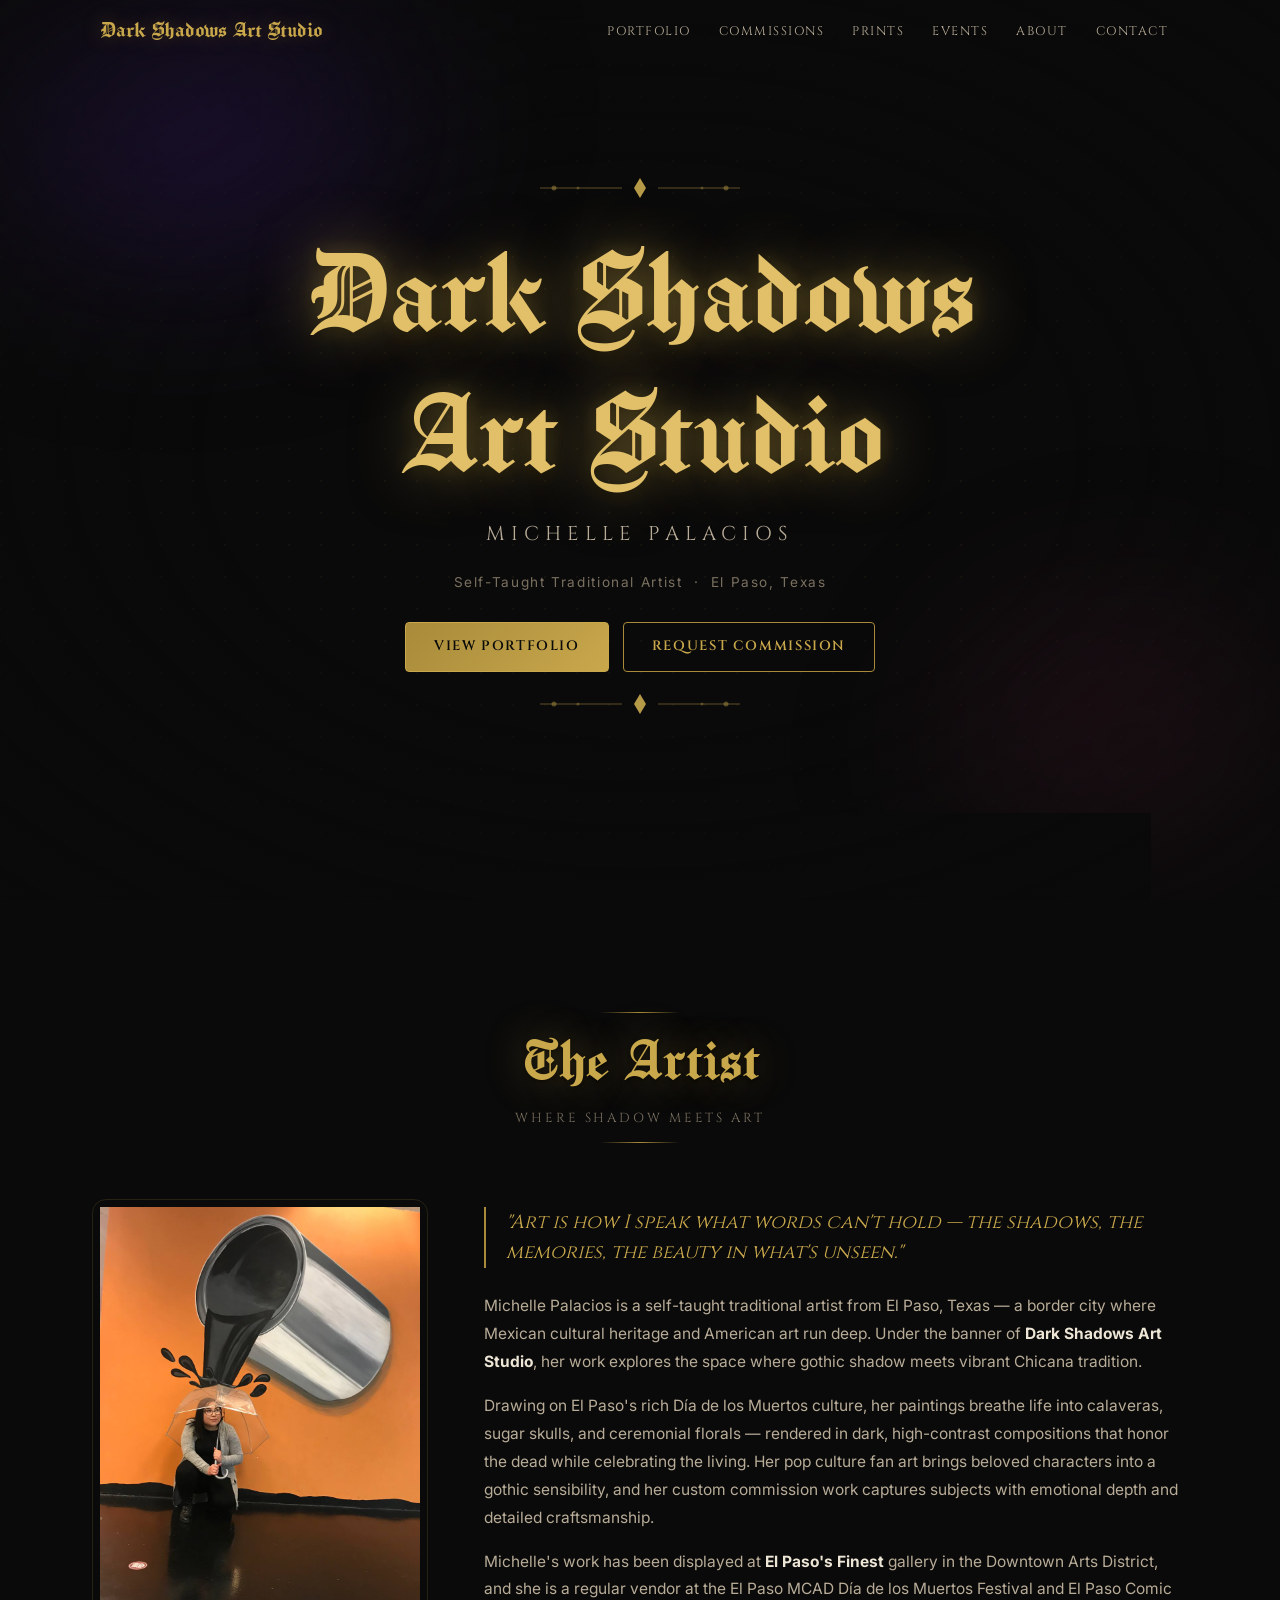
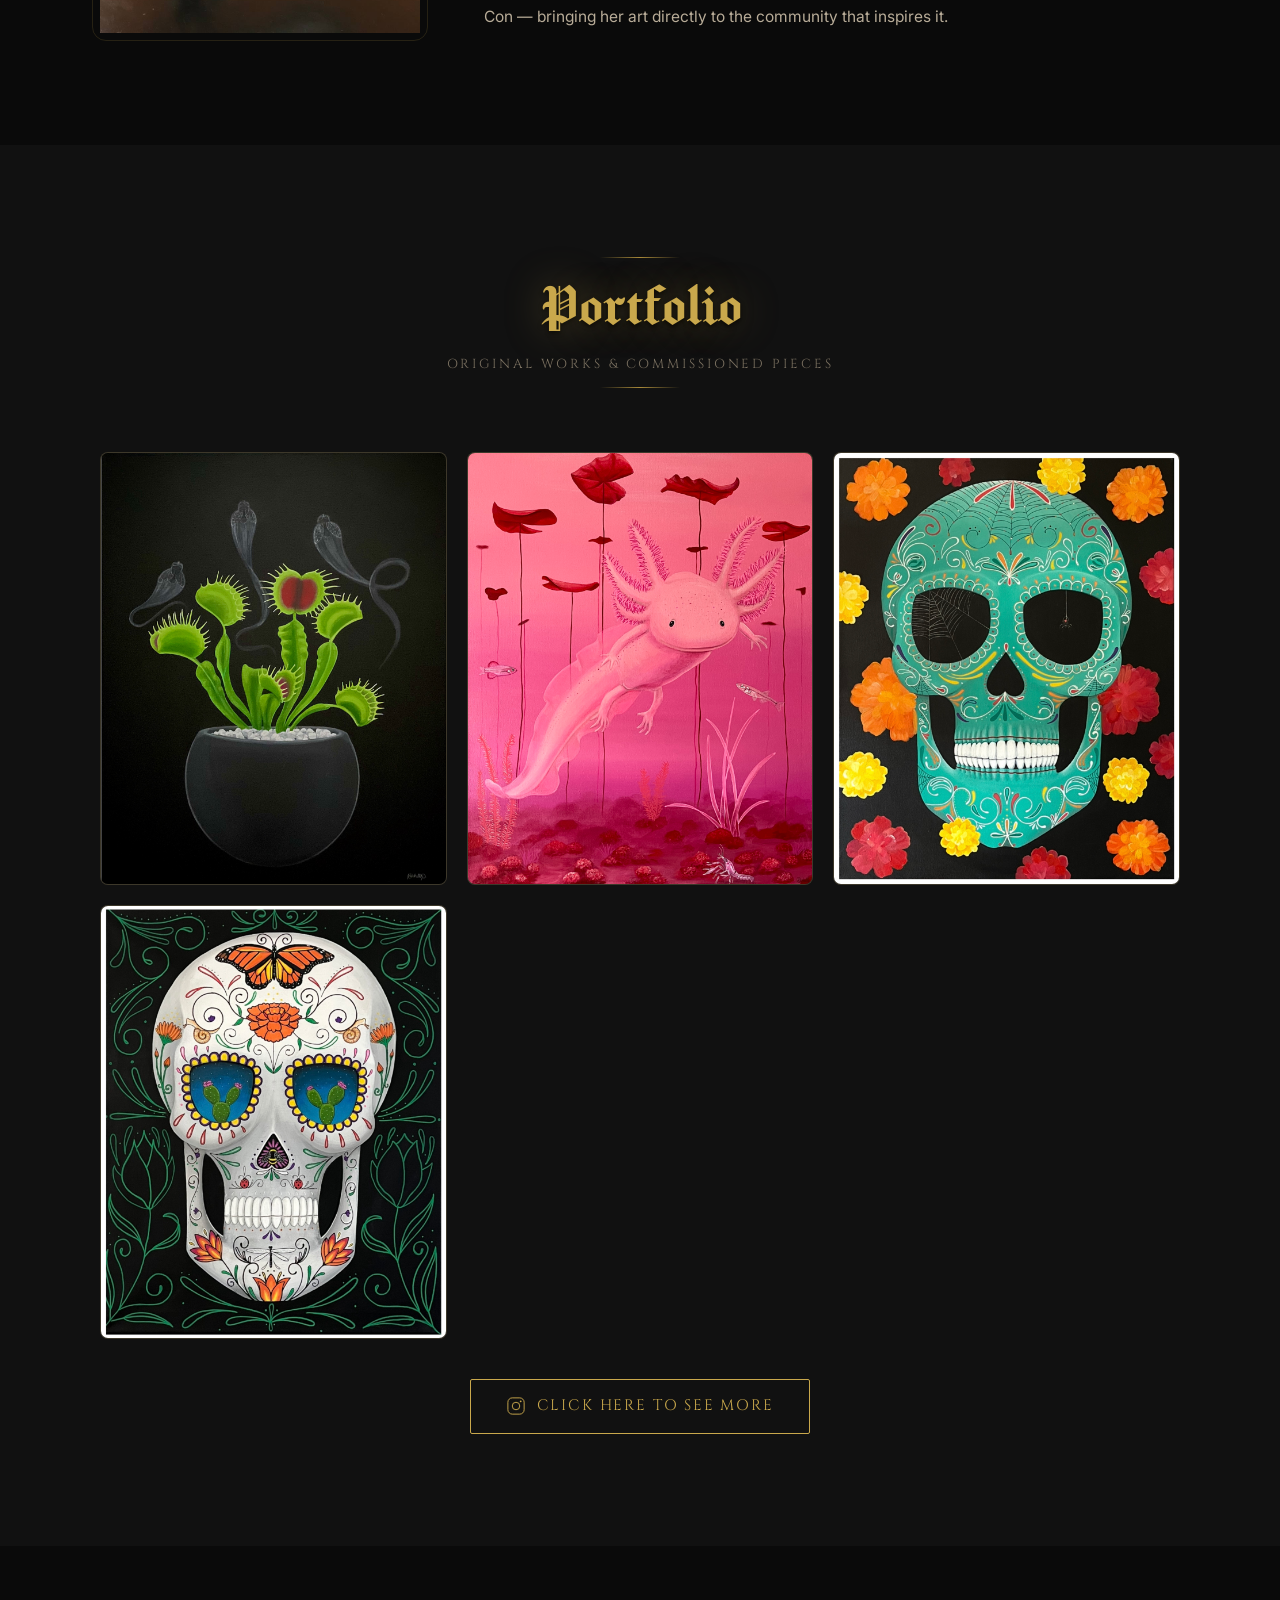
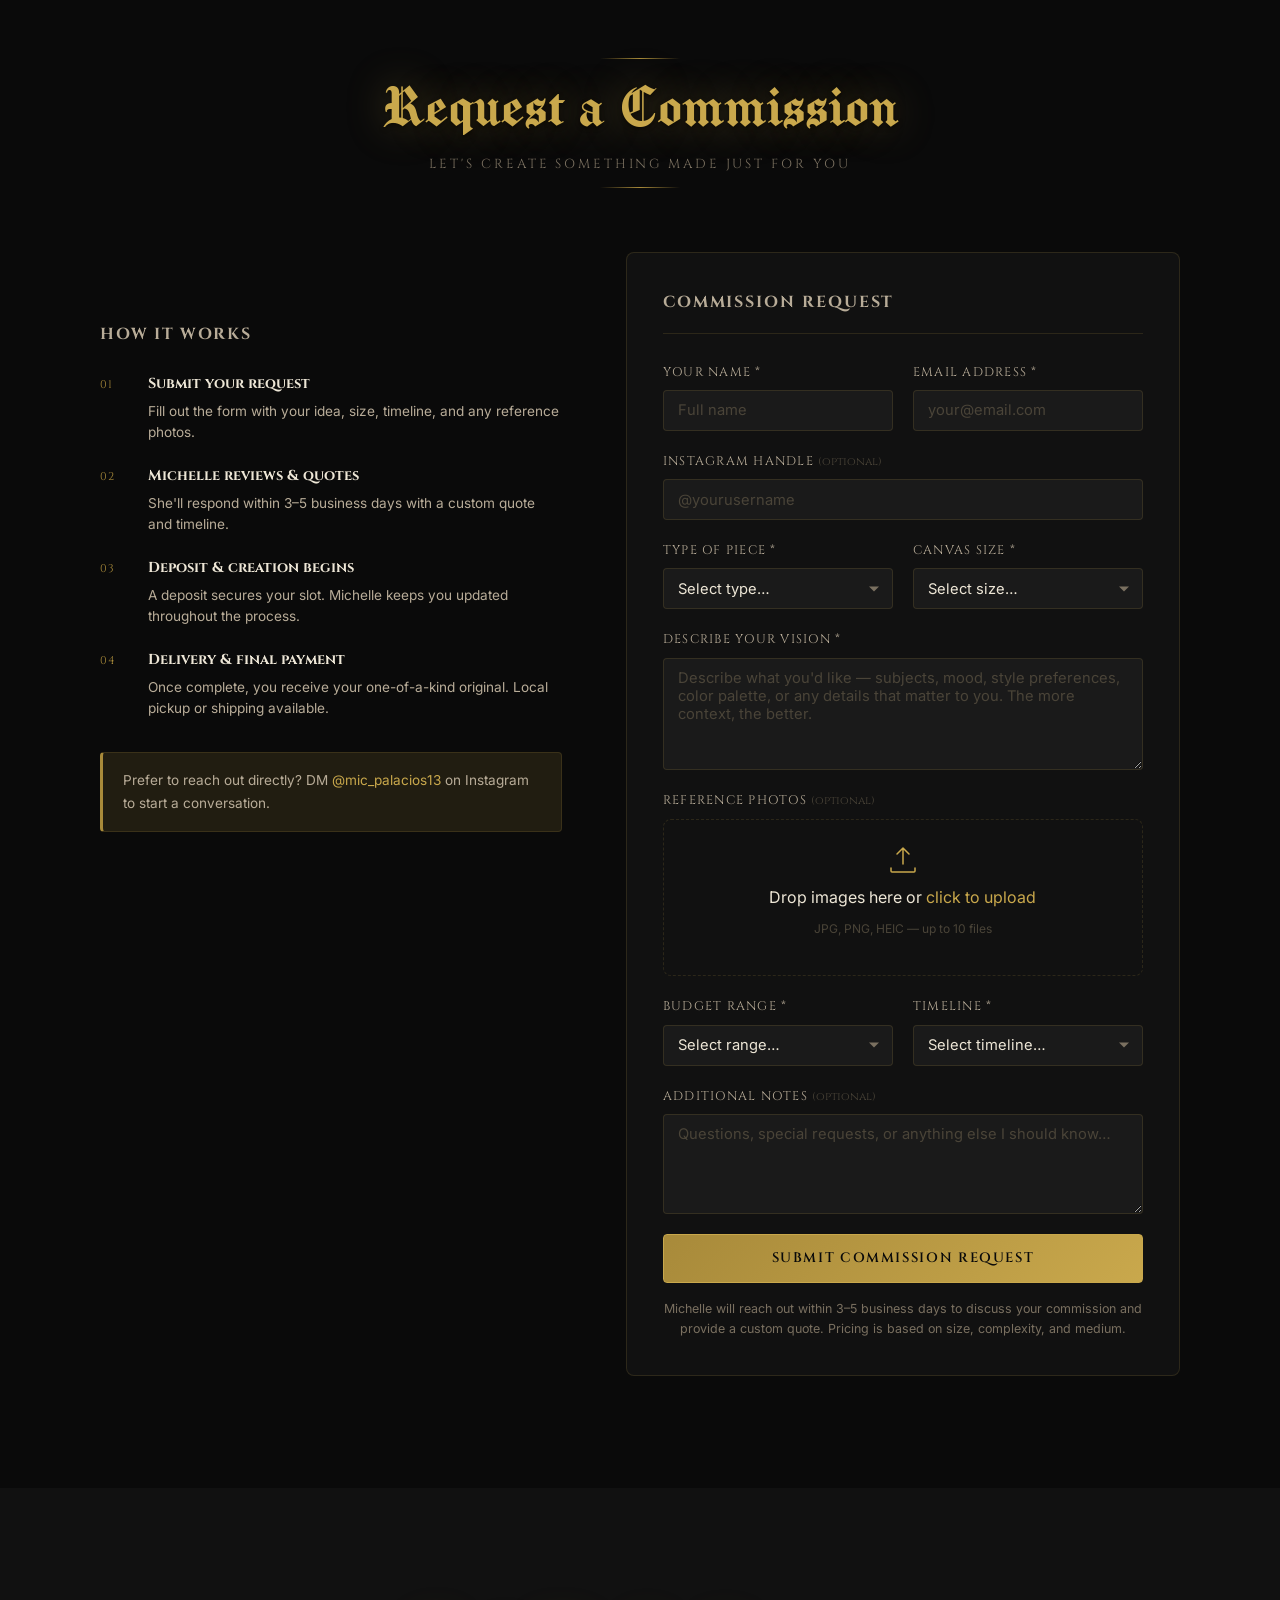
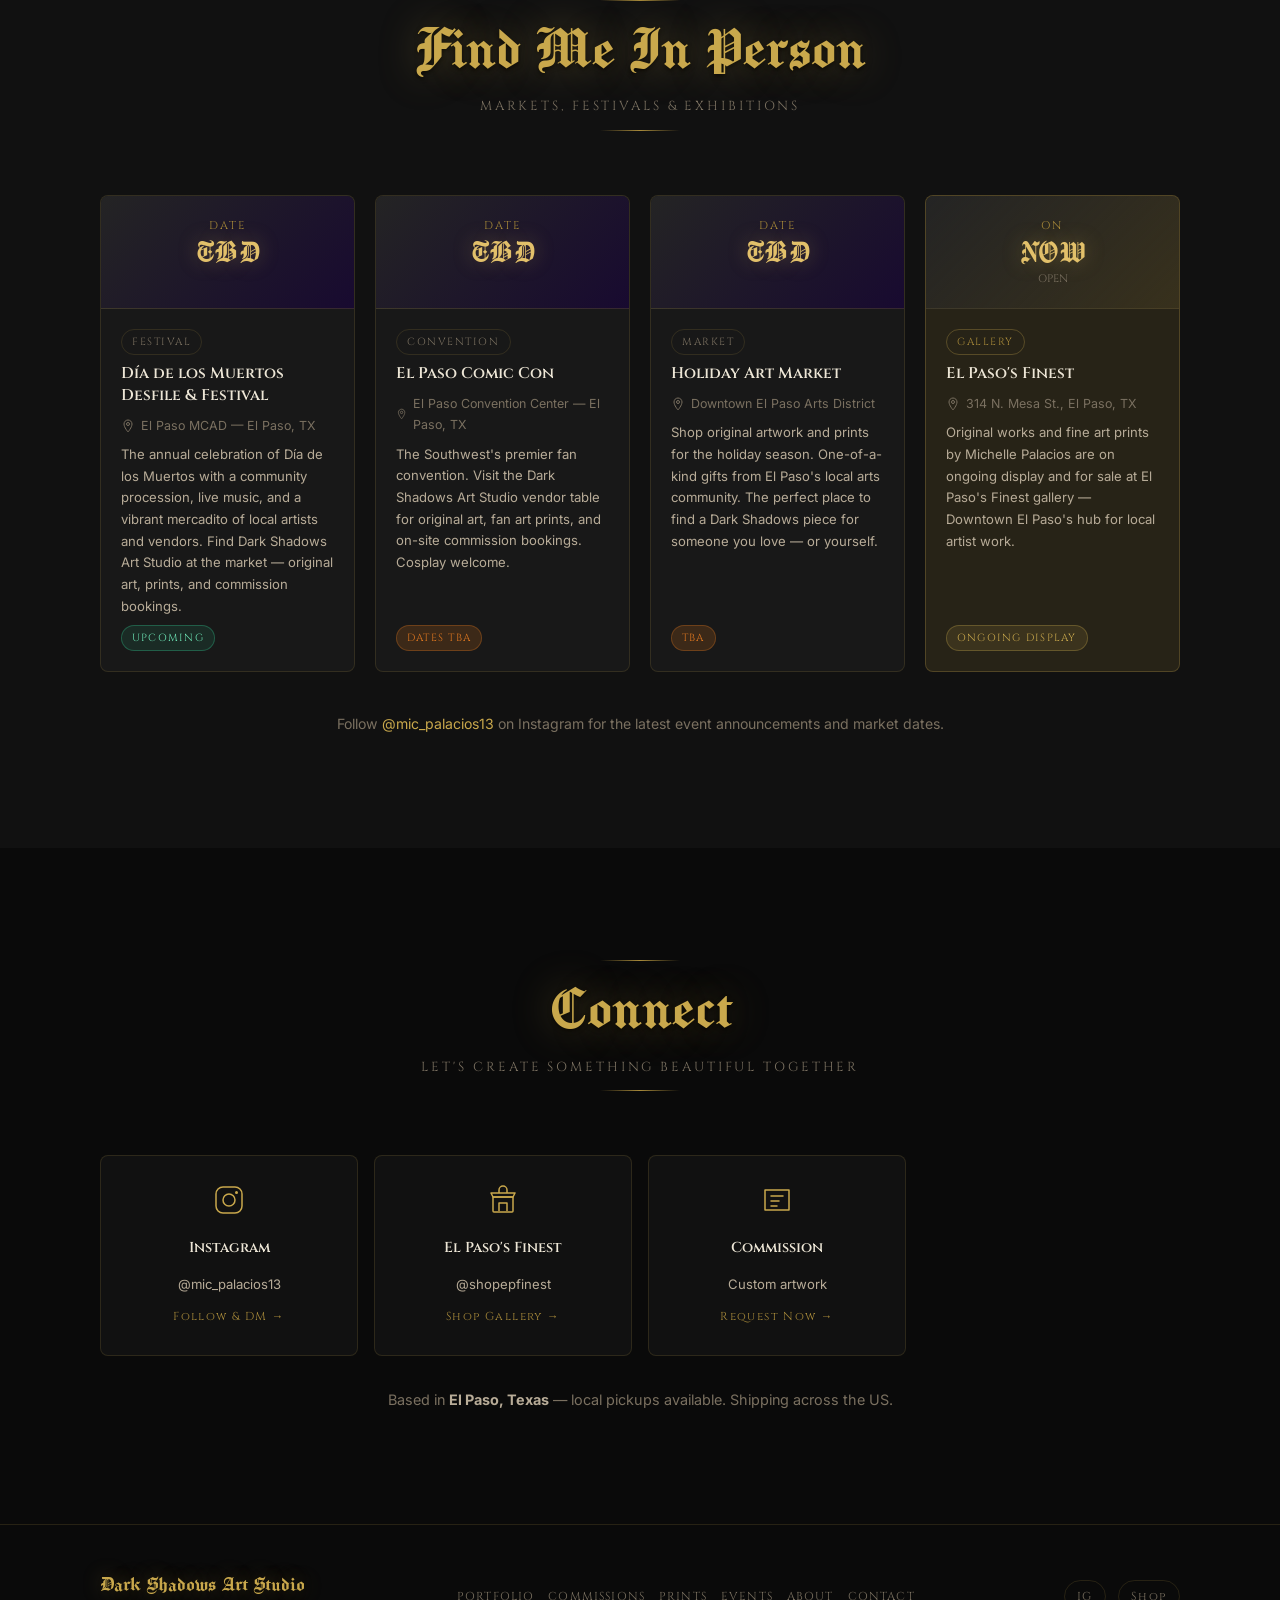
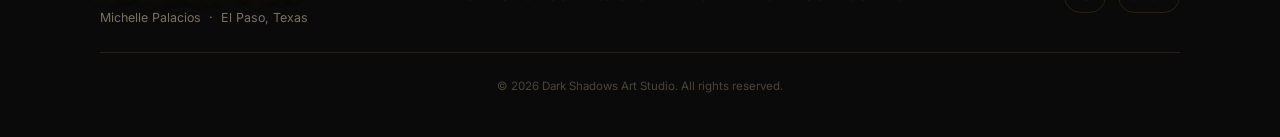
==== commit 91ca430c: "feat: dedicated Prints page with shop catalog and inquiry form - Created prints.html as standalone s" ====
--- a/index.html
+++ b/index.html
@@ -36,7 +36,7 @@
       <ul class="nav-links" id="nav-links" role="list">
         <li><a href="#gallery" class="nav-link">Portfolio</a></li>
         <li><a href="#commission" class="nav-link">Commissions</a></li>
-        <li><a href="#prints" class="nav-link">Prints</a></li>
+        <li><a href="prints.html" class="nav-link">Prints</a></li>
         <li><a href="#events" class="nav-link">Events</a></li>
         <li><a href="#about" class="nav-link">About</a></li>
         <li><a href="#contact" class="nav-link">Contact</a></li>
@@ -358,142 +358,6 @@
     </section>
 
     <!-- ============================================================
-         PRINTS
-    ============================================================ -->
-    <section id="prints" aria-labelledby="prints-heading">
-      <div class="container">
-        <div class="section-header">
-          <div class="ornament-line" aria-hidden="true"></div>
-          <h2 id="prints-heading" class="section-title">Prints &amp; Originals</h2>
-          <p class="section-subtitle">Bring Dark Shadows home</p>
-          <div class="ornament-line" aria-hidden="true"></div>
-        </div>
-
-        <div class="prints-layout">
-          <div class="prints-gallery-info">
-            <h3>Find Work In Person</h3>
-            <p>Original paintings and fine art prints from Dark Shadows Art Studio are available in person at <strong>El Paso's Finest</strong> — a curated gallery celebrating local El Paso artists in the heart of Downtown.</p>
-
-            <div class="gallery-location-card">
-              <div class="gallery-location-icon" aria-hidden="true">
-                <svg width="28" height="28" viewBox="0 0 28 28" fill="none" xmlns="http://www.w3.org/2000/svg">
-                  <path d="M14 2C9.582 2 6 5.582 6 10c0 6.627 8 16 8 16s8-9.373 8-16c0-4.418-3.582-8-8-8z" stroke="#c9a84c" stroke-width="1.25"/>
-                  <circle cx="14" cy="10" r="3" stroke="#c9a84c" stroke-width="1.25"/>
-                </svg>
-              </div>
-              <div class="gallery-location-info">
-                <h4>El Paso's Finest Gallery</h4>
-                <address>
-                  314 N. Mesa St.<br>
-                  El Paso, TX
-                </address>
-                <div class="gallery-hours">
-                  <span>Tue: 11am – 5pm</span>
-                  <span>Wed – Thu: 11am – 6pm</span>
-                  <span>Fri – Sat: 12pm – 8pm</span>
-                </div>
-                <a href="https://www.instagram.com/shopepfinest/" target="_blank" rel="noopener noreferrer" class="link-gold gallery-ig-link">
-                  @shopepfinest on Instagram
-                  <svg width="14" height="14" viewBox="0 0 14 14" fill="none" xmlns="http://www.w3.org/2000/svg" aria-hidden="true">
-                    <path d="M2 12L12 2M12 2H5M12 2V9" stroke="currentColor" stroke-width="1.25" stroke-linecap="round"/>
-                  </svg>
-                </a>
-              </div>
-            </div>
-
-            <div class="prints-types">
-              <div class="prints-type-item">
-                <span class="prints-type-icon" aria-hidden="true">✦</span>
-                <div>
-                  <strong>Original Paintings</strong>
-                  <p>One-of-a-kind traditional media works — unique originals you won't find anywhere else.</p>
-                </div>
-              </div>
-              <div class="prints-type-item">
-                <span class="prints-type-icon" aria-hidden="true">✦</span>
-                <div>
-                  <strong>Fine Art Prints</strong>
-                  <p>High-quality reproduction prints of selected works. Inquire for available titles and sizing.</p>
-                </div>
-              </div>
-            </div>
-          </div>
-        </div>
-
-        <!-- ── Shop Prints Online ── -->
-        <div class="prints-shop-section">
-          <h3 class="prints-shop-heading">Shop Prints Online</h3>
-          <div class="prints-shop-grid">
-
-            <!-- PRINT CARD — copy this block to add more prints -->
-            <div class="print-card">
-              <div class="print-card-image" aria-hidden="true">
-                <span class="print-card-placeholder-title">Cactus Heart</span>
-              </div>
-              <div class="print-card-body">
-                <h4 class="print-card-title">Cactus Heart</h4>
-                <a href="https://square.link/u/5hsvewNH" target="_blank" rel="noopener noreferrer" class="btn btn-primary print-card-btn" aria-label="Purchase Cactus Heart print">
-                  Purchase
-                  <svg width="13" height="13" viewBox="0 0 13 13" fill="none" xmlns="http://www.w3.org/2000/svg" aria-hidden="true">
-                    <path d="M2 11L11 2M11 2H4.5M11 2V8.5" stroke="currentColor" stroke-width="1.3" stroke-linecap="round"/>
-                  </svg>
-                </a>
-              </div>
-            </div>
-            <!-- END PRINT CARD -->
-
-          </div>
-        </div>
-
-        <!-- ── Divider ── -->
-        <div class="prints-divider" aria-hidden="true">
-          <span class="prints-divider-ornament">✦</span>
-        </div>
-
-        <div class="prints-inquiry-form">
-          <h3>Inquire About a Print</h3>
-          <p>Don't see what you're looking for at the gallery? Submit a print inquiry and Michelle will reach out about availability and pricing.</p>
-
-          <form id="prints-form" action="https://formsubmit.co/Artist.micpalacios13@gmail.com" method="POST" novalidate aria-label="Print inquiry form">
-            <input type="hidden" name="_subject" value="New Print Inquiry - Dark Shadows Art Studio">
-            <input type="hidden" name="_captcha" value="false">
-            <input type="hidden" name="_template" value="table">
-            <input type="hidden" name="_next" value="https://contrerashector0-tech.github.io/mic-palacios-art/#prints">
-            <div class="form-group">
-              <label for="p-name">Your Name <span aria-hidden="true">*</span><span class="sr-only">(required)</span></label>
-              <input type="text" id="p-name" name="name" required autocomplete="name" placeholder="Full name">
-            </div>
-            <div class="form-group">
-              <label for="p-email">Email Address <span aria-hidden="true">*</span><span class="sr-only">(required)</span></label>
-              <input type="email" id="p-email" name="email" required autocomplete="email" placeholder="your@email.com">
-            </div>
-            <div class="form-group">
-              <label for="p-piece">Piece You're Interested In <span class="label-optional">(optional)</span></label>
-              <input type="text" id="p-piece" name="piece" placeholder="Title or description of the piece">
-            </div>
-            <div class="form-group">
-              <label for="p-format">Format <span class="label-optional">(optional)</span></label>
-              <div class="select-wrap">
-                <select id="p-format" name="format">
-                  <option value="">No preference</option>
-                  <option value="print">Fine Art Print</option>
-                  <option value="original">Original Painting</option>
-                  <option value="either">Either / Open to both</option>
-                </select>
-              </div>
-            </div>
-            <div class="form-group">
-              <label for="p-message">Message <span class="label-optional">(optional)</span></label>
-              <textarea id="p-message" name="message" rows="3"
-                placeholder="Size preferences, shipping needs, questions, or anything else…"></textarea>
-            </div>
-            <button type="submit" class="btn btn-primary btn-full">Send Inquiry</button>
-          </form>
-        </div>
-      </div>
-    </section>
-
-    <!-- ============================================================
          EVENTS
     ============================================================ -->
     <section id="events" aria-labelledby="events-heading">
@@ -676,7 +540,7 @@
       <nav class="footer-nav" aria-label="Footer navigation">
         <a href="#gallery">Portfolio</a>
         <a href="#commission">Commissions</a>
-        <a href="#prints">Prints</a>
+        <a href="prints.html">Prints</a>
         <a href="#events">Events</a>
         <a href="#about">About</a>
         <a href="#contact">Contact</a>
@@ -750,21 +614,6 @@
     </div>
   </div>
 
-  <div id="prints-success" class="success-modal" role="dialog" aria-modal="true" aria-label="Print inquiry sent" hidden>
-    <div class="success-modal-box">
-      <div class="success-icon" aria-hidden="true">
-        <svg width="48" height="48" viewBox="0 0 48 48" fill="none" xmlns="http://www.w3.org/2000/svg">
-          <circle cx="24" cy="24" r="22" stroke="#c9a84c" stroke-width="1.5"/>
-          <path d="M14 24l7 7 13-13" stroke="#c9a84c" stroke-width="2" stroke-linecap="round" stroke-linejoin="round"/>
-        </svg>
-      </div>
-      <h3>Inquiry Sent!</h3>
-      <p>Thank you for your interest in Dark Shadows Art Studio prints. Michelle will be in touch soon about availability and pricing.</p>
-      <p class="success-note">You can also browse and purchase work in person at <strong>El Paso's Finest</strong>, 314 N. Mesa St., El Paso, TX.</p>
-      <button class="btn btn-outline" id="prints-success-close">Close</button>
-    </div>
-  </div>
-
   <script src="script.js"></script>
 </body>
 </html>
--- a/styles.css
+++ b/styles.css
@@ -1087,6 +1087,65 @@
   line-height: 1.6;
 }
 
+/* ── Prints Page Hero ───────────────────────────────────────── */
+.prints-page-hero {
+  position: relative;
+  min-height: 36vh;
+  display: flex;
+  align-items: center;
+  justify-content: center;
+  padding: calc(var(--nav-h, 72px) + 3rem) 1.5rem 3.5rem;
+  text-align: center;
+  overflow: hidden;
+}
+
+.prints-page-hero-bg {
+  position: absolute;
+  inset: 0;
+  pointer-events: none;
+}
+
+.prints-page-hero-content {
+  position: relative;
+  z-index: 1;
+  display: flex;
+  flex-direction: column;
+  align-items: center;
+  gap: 1rem;
+}
+
+.prints-back-link {
+  display: inline-flex;
+  align-items: center;
+  gap: .4rem;
+  font-family: var(--font-sub);
+  font-size: .75rem;
+  letter-spacing: .1em;
+  text-transform: uppercase;
+  color: var(--text-muted);
+  transition: color var(--t-fast);
+  margin-bottom: .5rem;
+}
+
+.prints-back-link:hover { color: var(--gold); }
+
+.prints-page-title {
+  font-family: var(--font-display);
+  font-size: clamp(2.4rem, 8vw, 5rem);
+  color: var(--text-primary);
+  line-height: 1.1;
+  letter-spacing: .02em;
+}
+
+.prints-page-subtitle {
+  font-family: var(--font-sub);
+  font-size: clamp(.85rem, 2.5vw, 1.05rem);
+  letter-spacing: .18em;
+  text-transform: uppercase;
+  color: var(--gold);
+  opacity: .85;
+}
+
 /* ── Prints ─────────────────────────────────────────────────── */
 .prints-layout {
   display: grid;
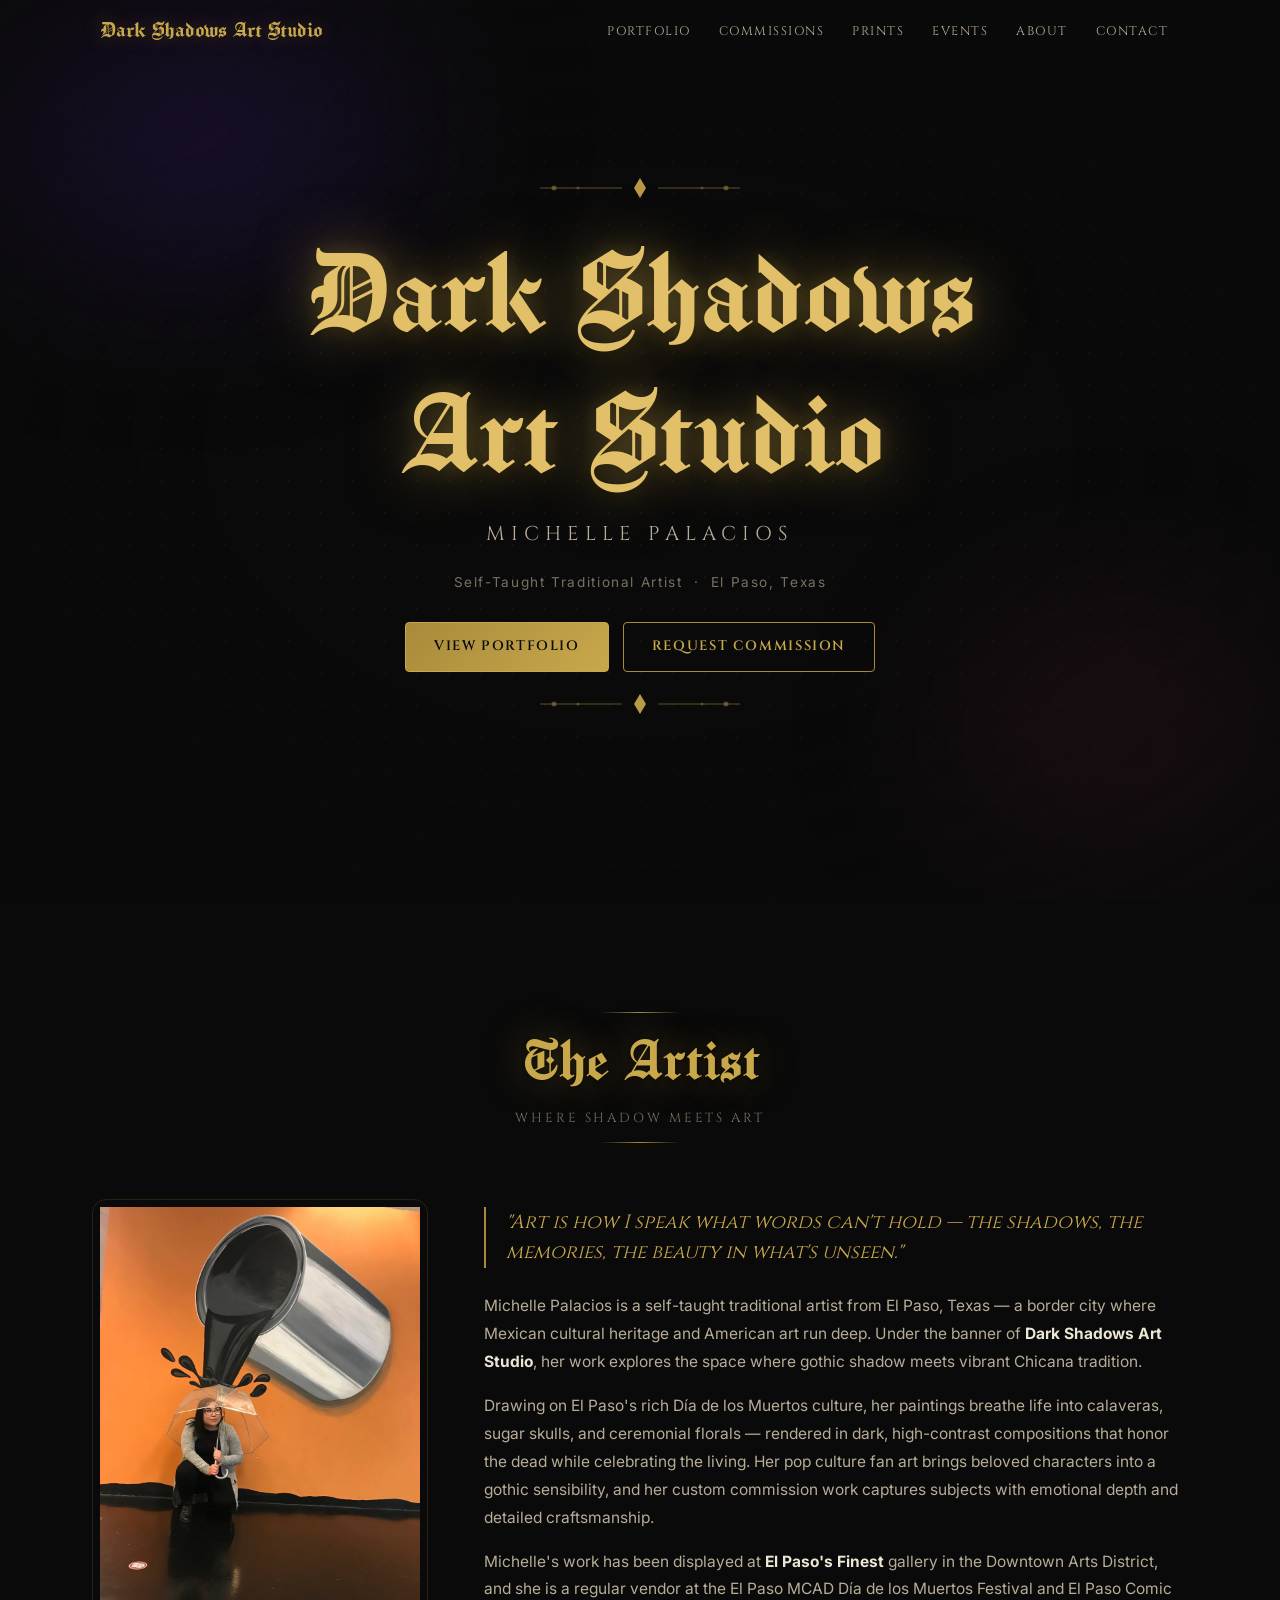
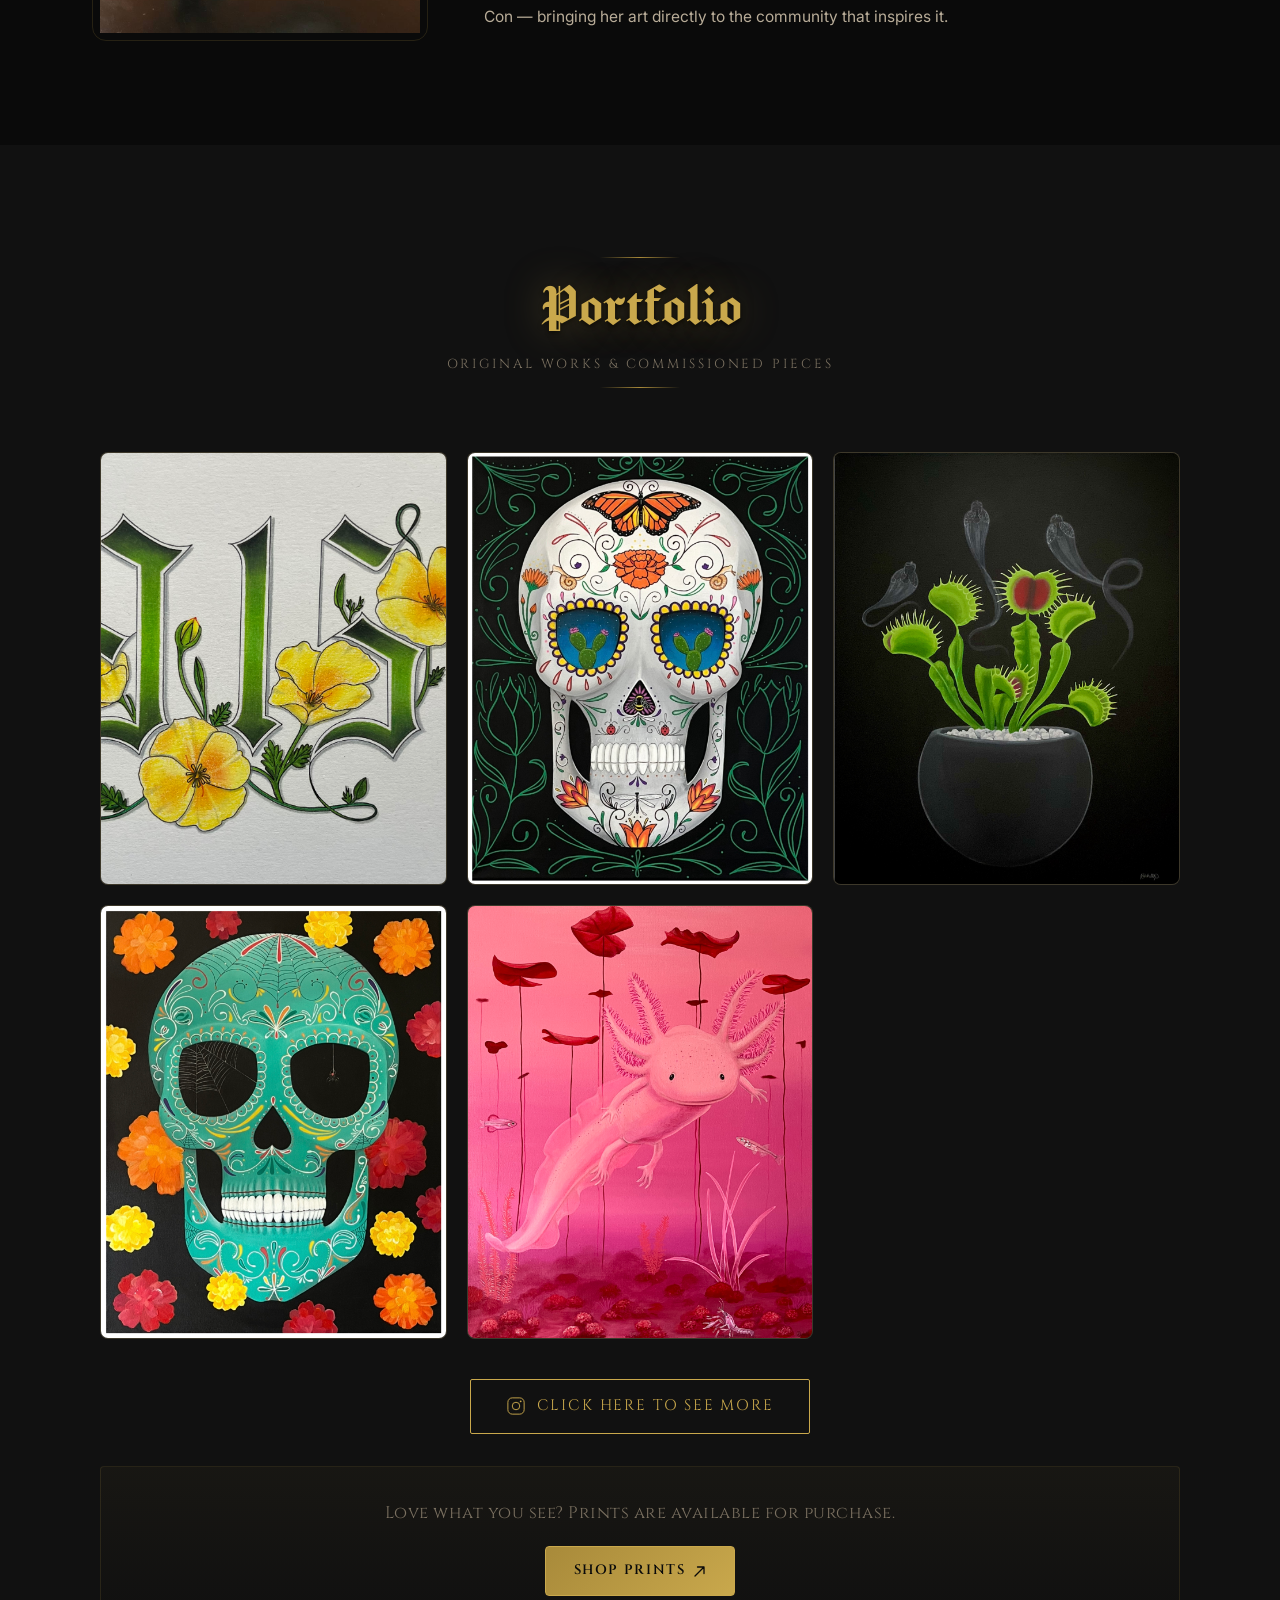
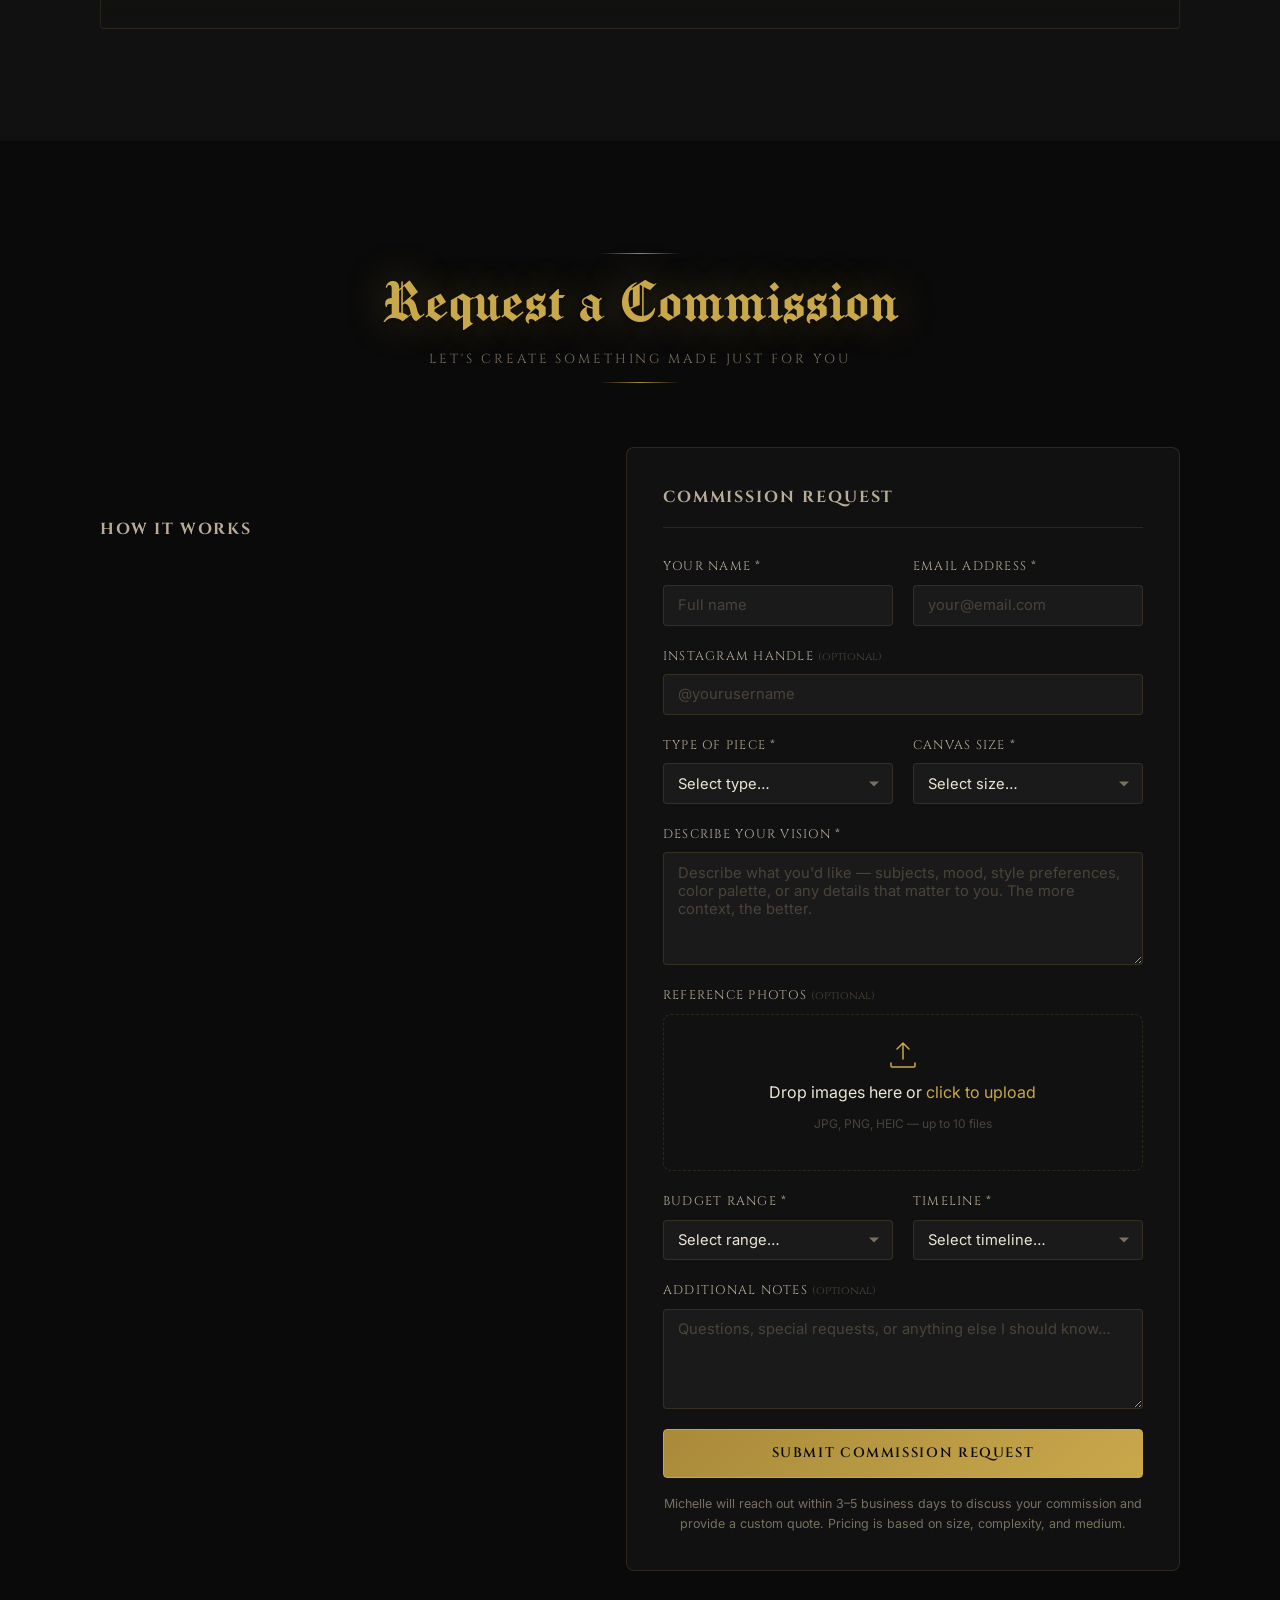
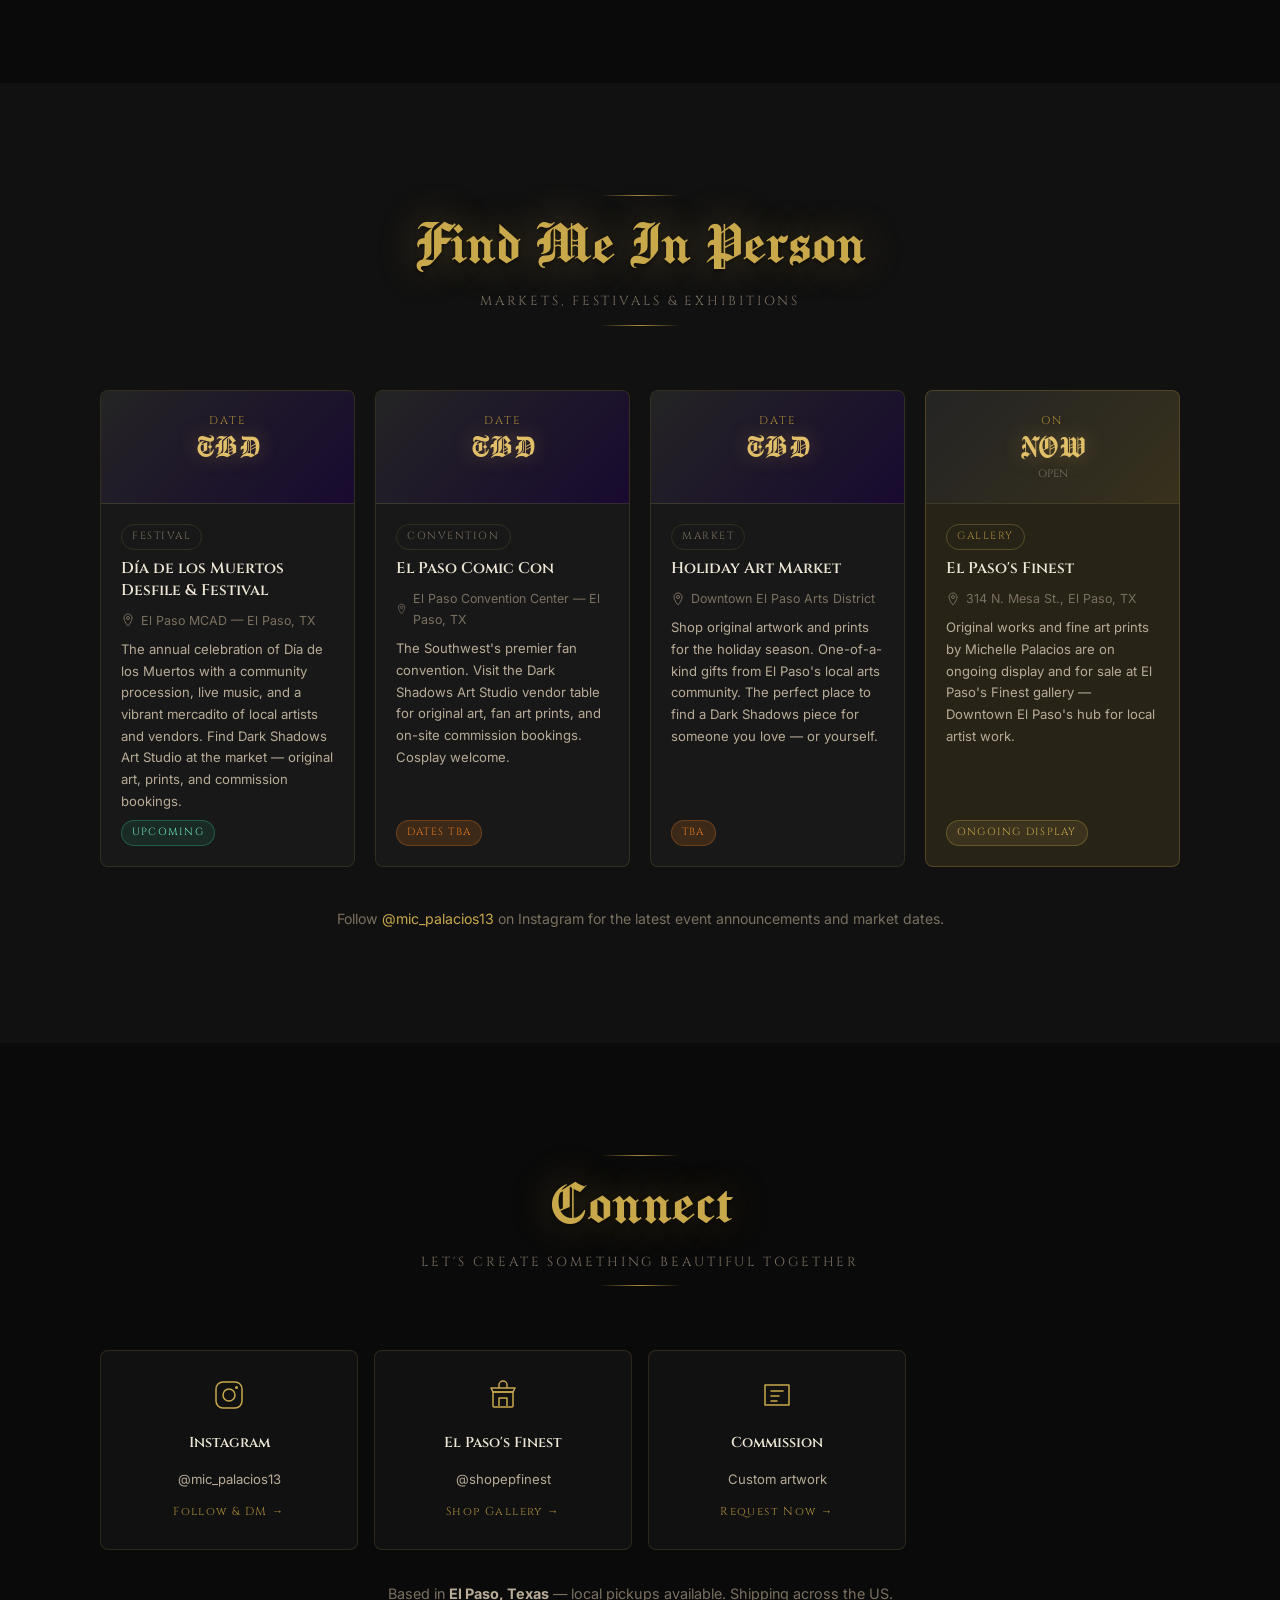
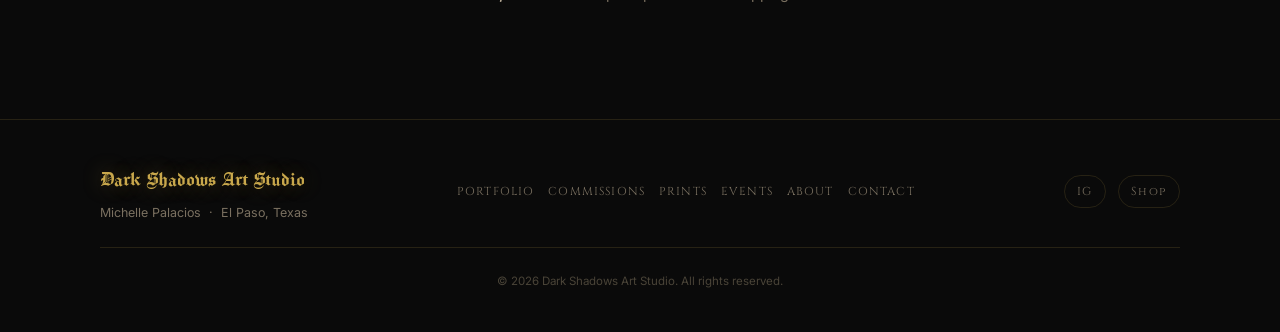
==== commit 9a88ce97: "Update portfolio with new artwork, add Shop Prints CTA, update prints page - Replace placeholder gal" ====
--- a/index.html
+++ b/index.html
@@ -160,6 +160,16 @@
               <circle cx="23.5" cy="8.5" r="1.5" fill="currentColor"/>
             </svg>
             Click here to see more
+          </a>
+        </div>
+
+        <div class="gallery-shop-cta">
+          <p class="gallery-shop-text">Love what you see? Prints are available for purchase.</p>
+          <a href="prints.html" class="btn btn-primary">
+            Shop Prints
+            <svg width="13" height="13" viewBox="0 0 13 13" fill="none" xmlns="http://www.w3.org/2000/svg" aria-hidden="true">
+              <path d="M2 11L11 2M11 2H4.5M11 2V8.5" stroke="currentColor" stroke-width="1.3" stroke-linecap="round"/>
+            </svg>
           </a>
         </div>
       </div>
--- a/styles.css
+++ b/styles.css
@@ -805,6 +805,30 @@
   color: #0a0a0a;
   box-shadow: 0 0 22px rgba(201,168,76,.35);
   outline: none;
+}
+
+/* ── Shop Prints CTA (under portfolio) ──────────────────────── */
+.gallery-shop-cta {
+  text-align: center;
+  margin-top: 2rem;
+  padding: 2rem 1.5rem;
+  border: 1px solid var(--gold-ghost);
+  border-radius: 4px;
+  background: linear-gradient(180deg, rgba(201,168,76,.04) 0%, transparent 100%);
+}
+
+.gallery-shop-text {
+  font-family: var(--font-sub);
+  color: var(--text-muted);
+  font-size: 1.05rem;
+  margin-bottom: 1.2rem;
+  letter-spacing: .03em;
+}
+
+.gallery-shop-cta .btn {
+  display: inline-flex;
+  align-items: center;
+  gap: .5rem;
 }
 
 /* ── Commission ─────────────────────────────────────────────── */
@@ -1940,6 +1964,13 @@
   color: var(--text-primary);
 }
 
+.print-card-image img {
+  width: 100%;
+  height: 100%;
+  object-fit: cover;
+  display: block;
+}
+
 /* ── Print styles ───────────────────────────────────────────── */
 @media print {
   #nav, .hero-scroll, .lightbox, .success-modal { display: none !important; }
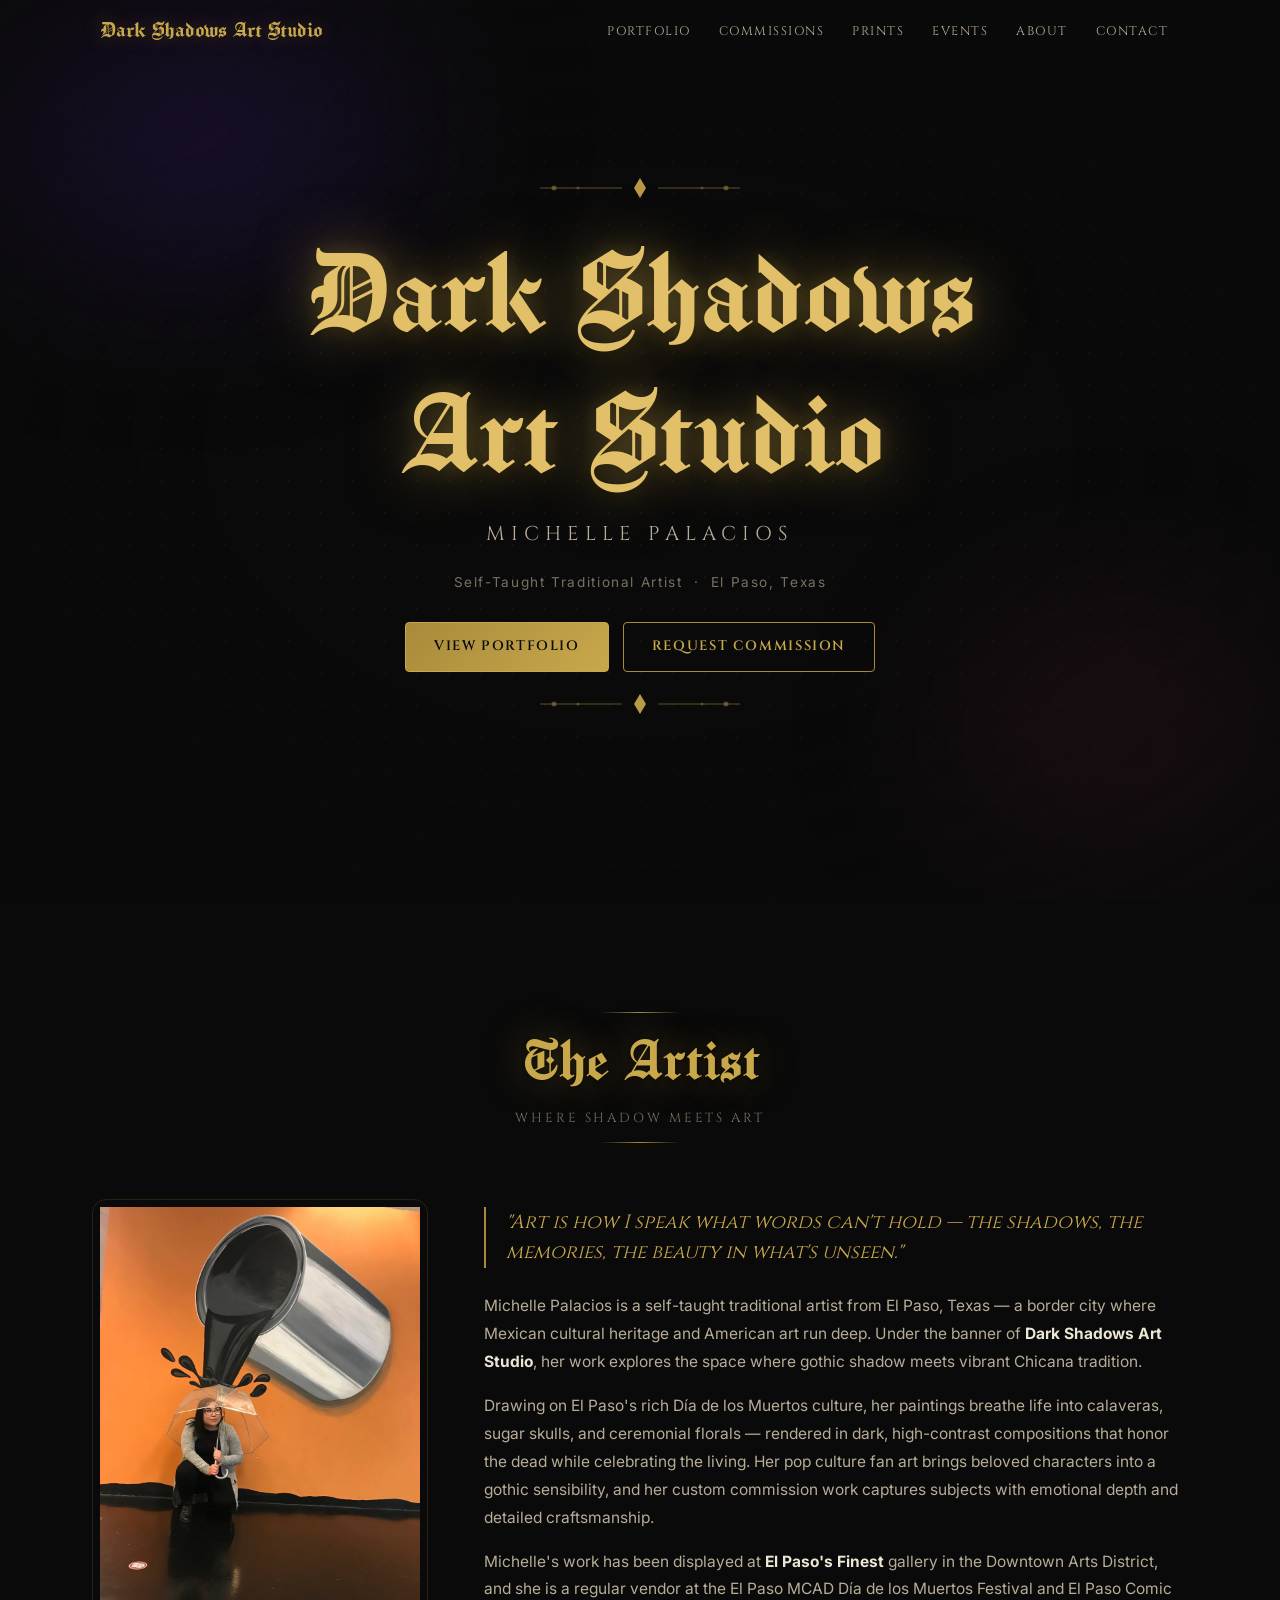
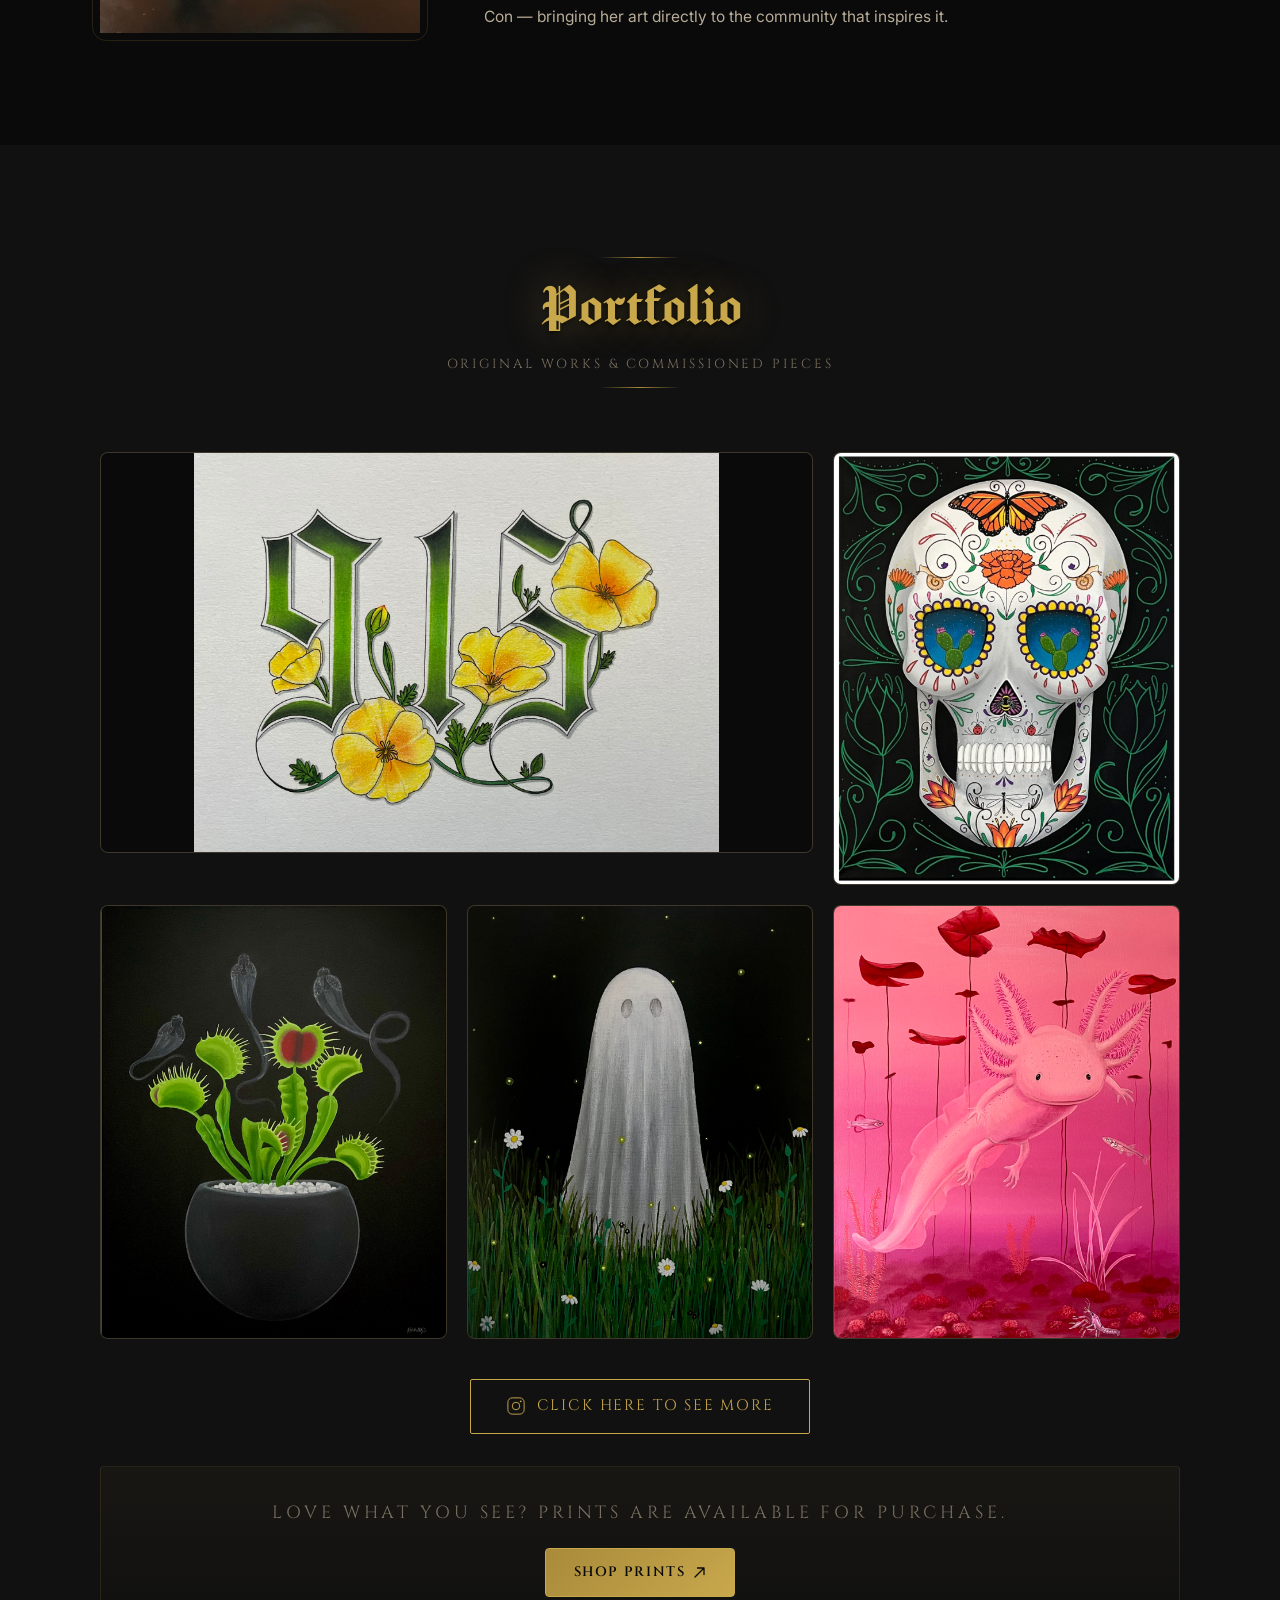
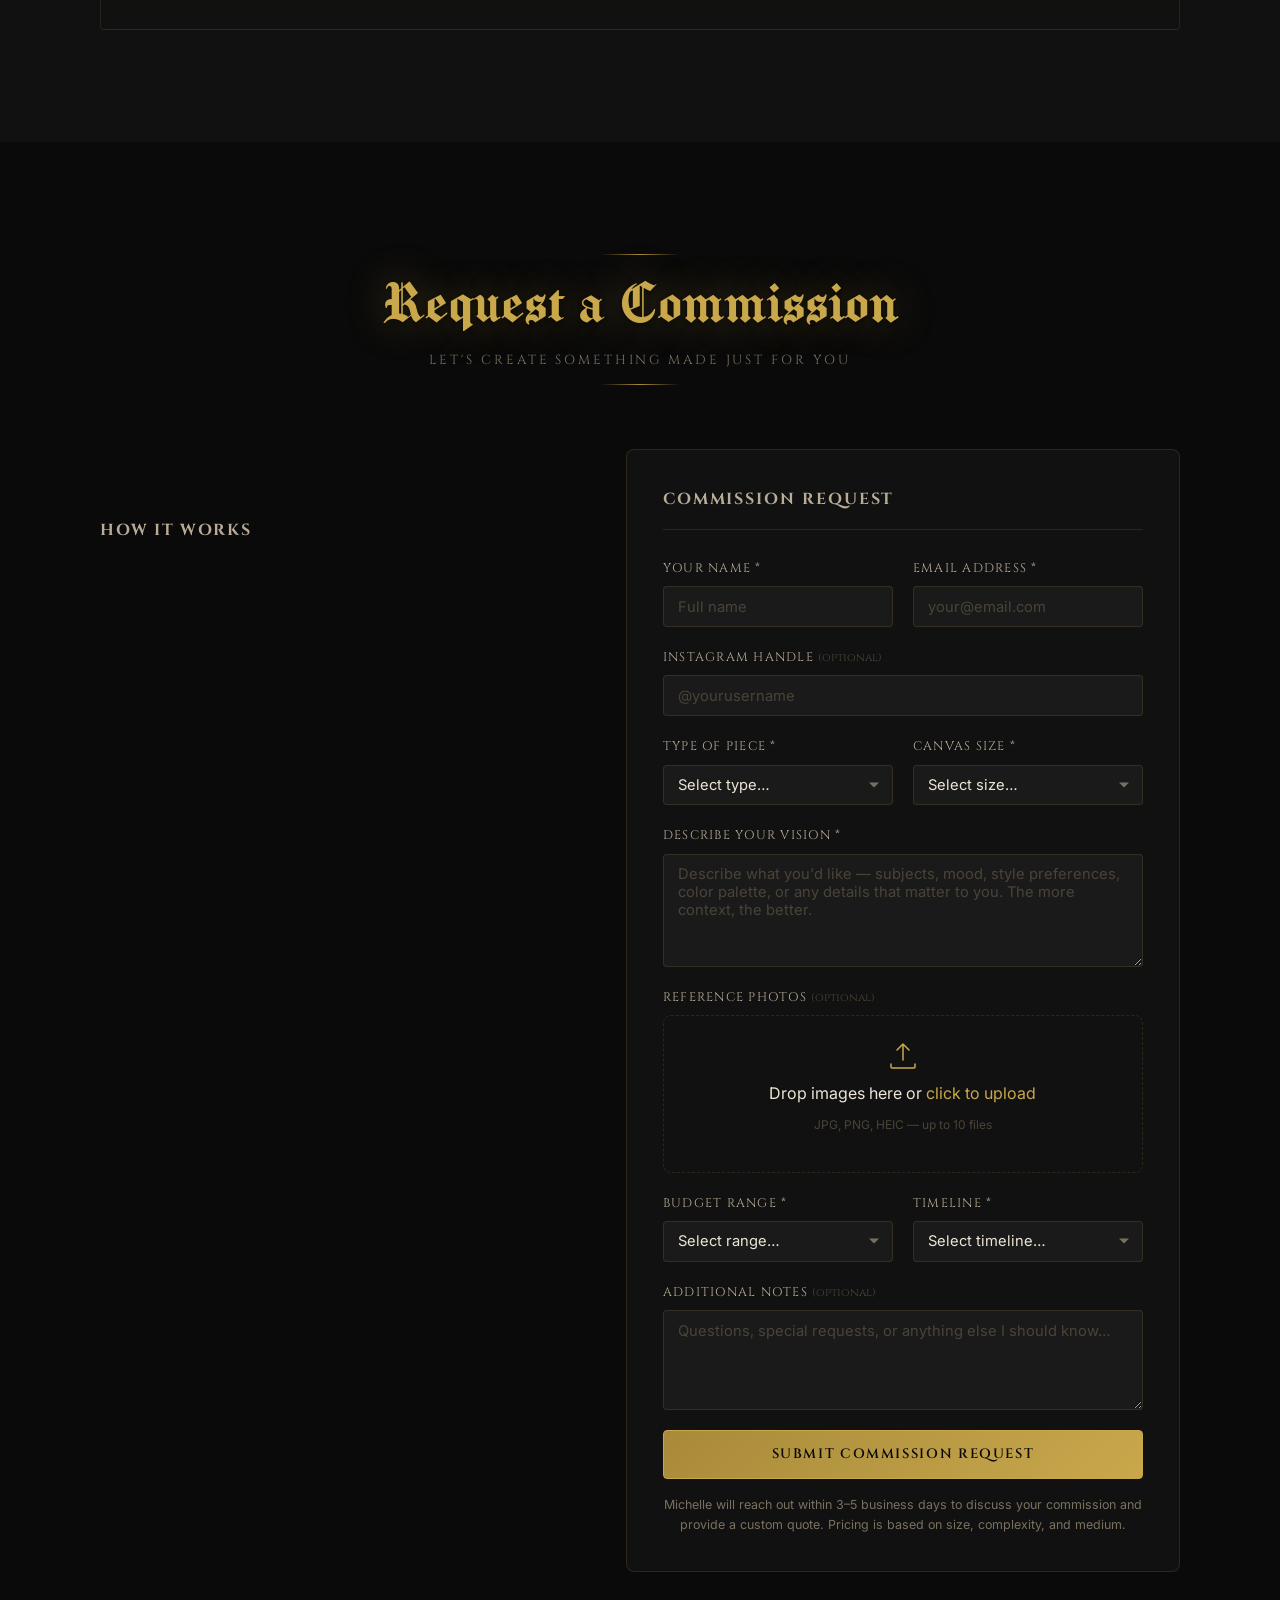
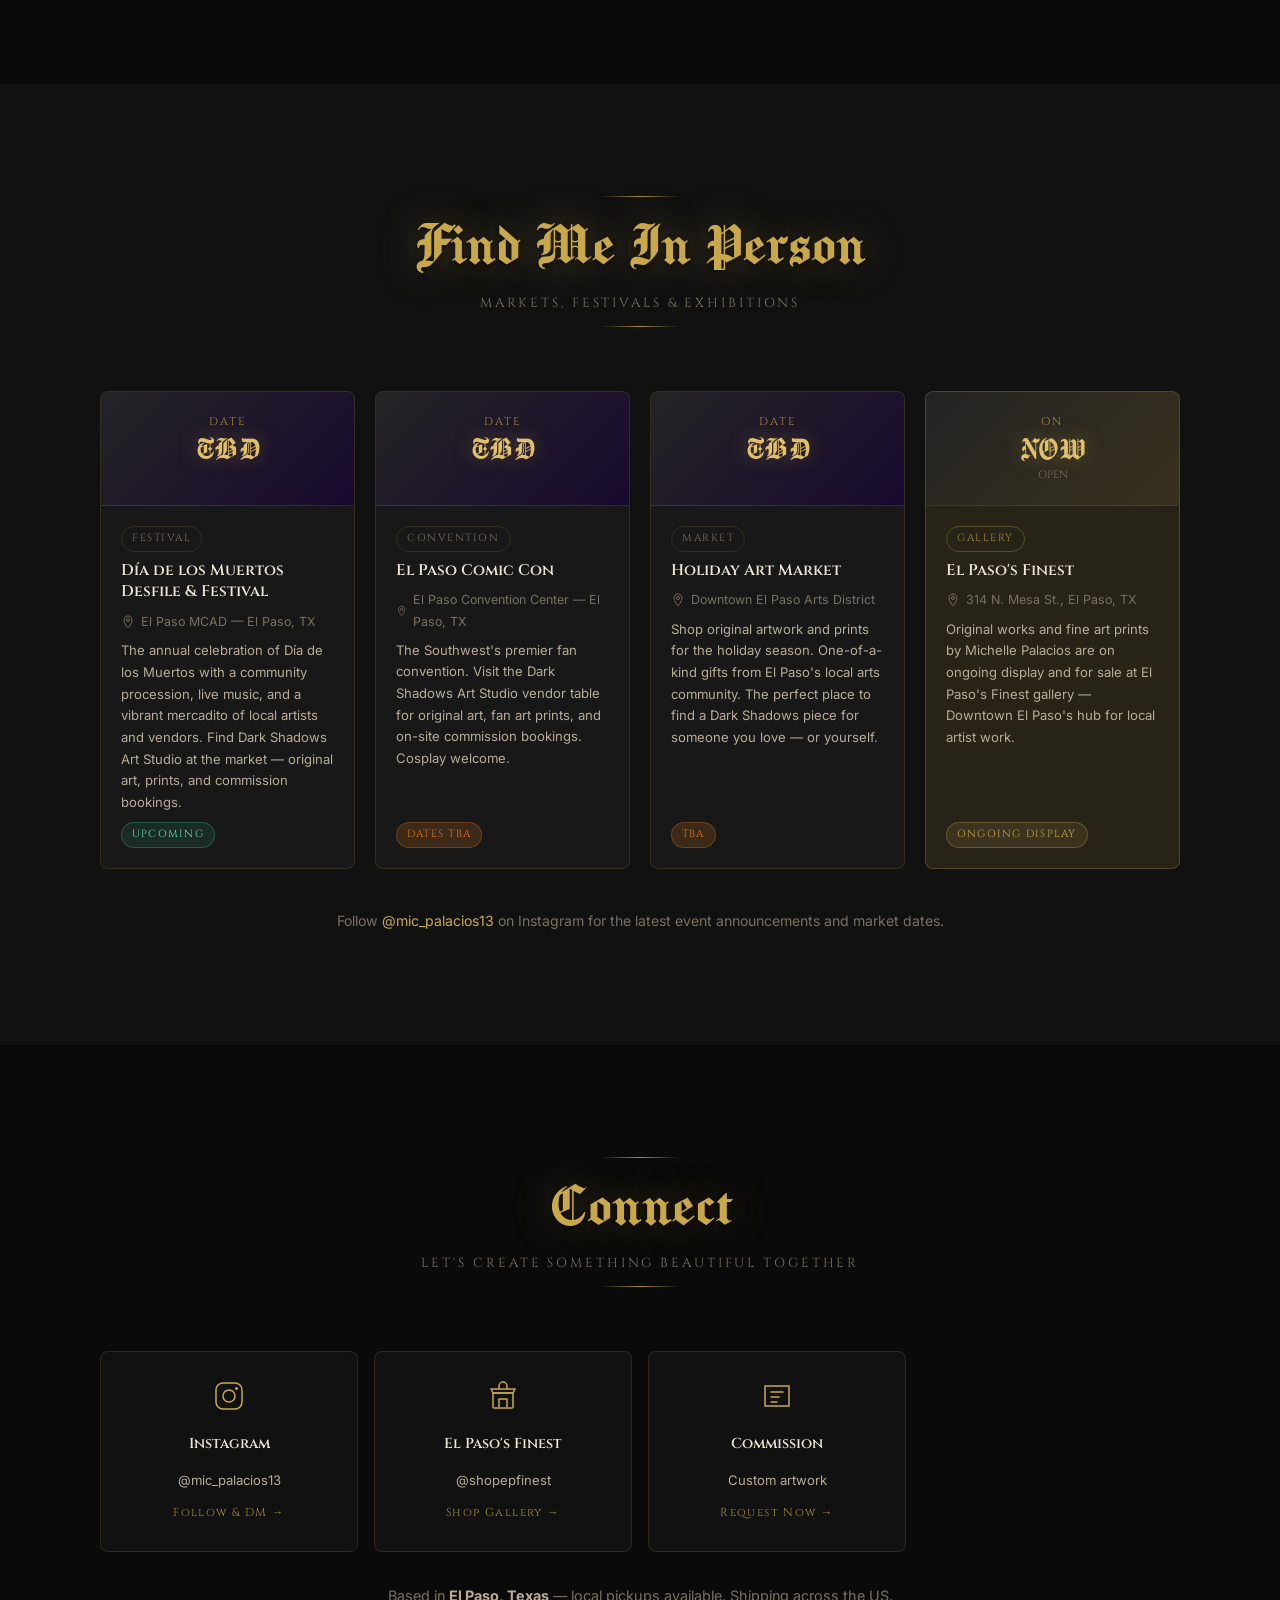
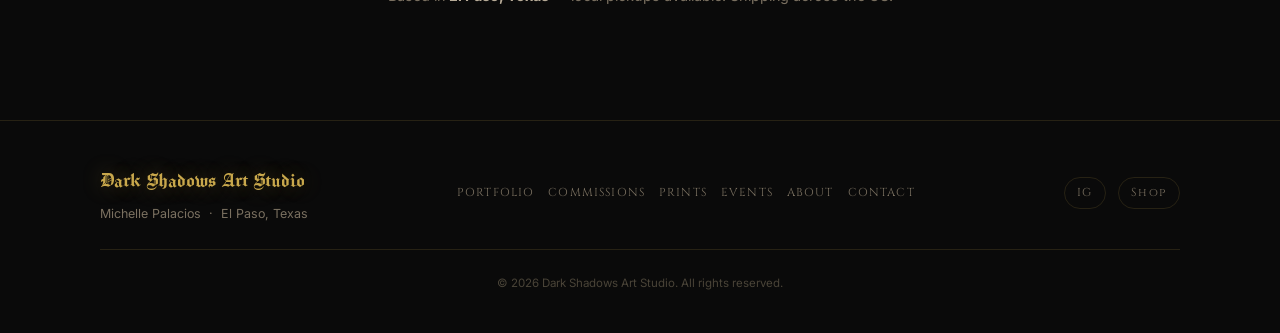
==== commit b9ea3551: "redirect prints links to Square Online store" ====
--- a/index.html
+++ b/index.html
@@ -36,7 +36,7 @@
       <ul class="nav-links" id="nav-links" role="list">
         <li><a href="#gallery" class="nav-link">Portfolio</a></li>
         <li><a href="#commission" class="nav-link">Commissions</a></li>
-        <li><a href="prints.html" class="nav-link">Prints</a></li>
+        <li><a href="https://darkshadowsartstudio.square.site/" class="nav-link" target="_blank">Prints</a></li>
         <li><a href="#events" class="nav-link">Events</a></li>
         <li><a href="#about" class="nav-link">About</a></li>
         <li><a href="#contact" class="nav-link">Contact</a></li>
@@ -165,7 +165,7 @@
 
         <div class="gallery-shop-cta">
           <p class="gallery-shop-text">Love what you see? Prints are available for purchase.</p>
-          <a href="prints.html" class="btn btn-primary">
+          <a href="https://darkshadowsartstudio.square.site/" class="btn btn-primary" target="_blank">
             Shop Prints
             <svg width="13" height="13" viewBox="0 0 13 13" fill="none" xmlns="http://www.w3.org/2000/svg" aria-hidden="true">
               <path d="M2 11L11 2M11 2H4.5M11 2V8.5" stroke="currentColor" stroke-width="1.3" stroke-linecap="round"/>
@@ -550,7 +550,7 @@
       <nav class="footer-nav" aria-label="Footer navigation">
         <a href="#gallery">Portfolio</a>
         <a href="#commission">Commissions</a>
-        <a href="prints.html">Prints</a>
+        <a href="https://darkshadowsartstudio.square.site/" target="_blank">Prints</a>
         <a href="#events">Events</a>
         <a href="#about">About</a>
         <a href="#contact">Contact</a>
--- a/styles.css
+++ b/styles.css
@@ -688,11 +688,28 @@
   text-align: center;
 }
 
+.gallery-item-wide {
+  grid-column: span 2;
+  aspect-ratio: 16/9;
+}
+
 .gallery-item-img {
   width: 100%; height: 100%;
   object-fit: cover;
   display: block;
   transition: transform var(--t-slow) var(--ease);
+}
+
+.gallery-item-wide .gallery-item-img {
+  object-fit: contain;
+  background: var(--black);
+}
+
+@media (max-width: 600px) {
+  .gallery-item-wide {
+    grid-column: span 1;
+    aspect-ratio: 4/3;
+  }
 }
 .gallery-item:hover .gallery-item-img {
   transform: scale(1.04);
@@ -820,9 +837,10 @@
 .gallery-shop-text {
   font-family: var(--font-sub);
   color: var(--text-muted);
-  font-size: 1.05rem;
+  font-size: 1.1rem;
   margin-bottom: 1.2rem;
-  letter-spacing: .03em;
+  letter-spacing: .22em;
+  text-transform: uppercase;
 }
 
 .gallery-shop-cta .btn {
